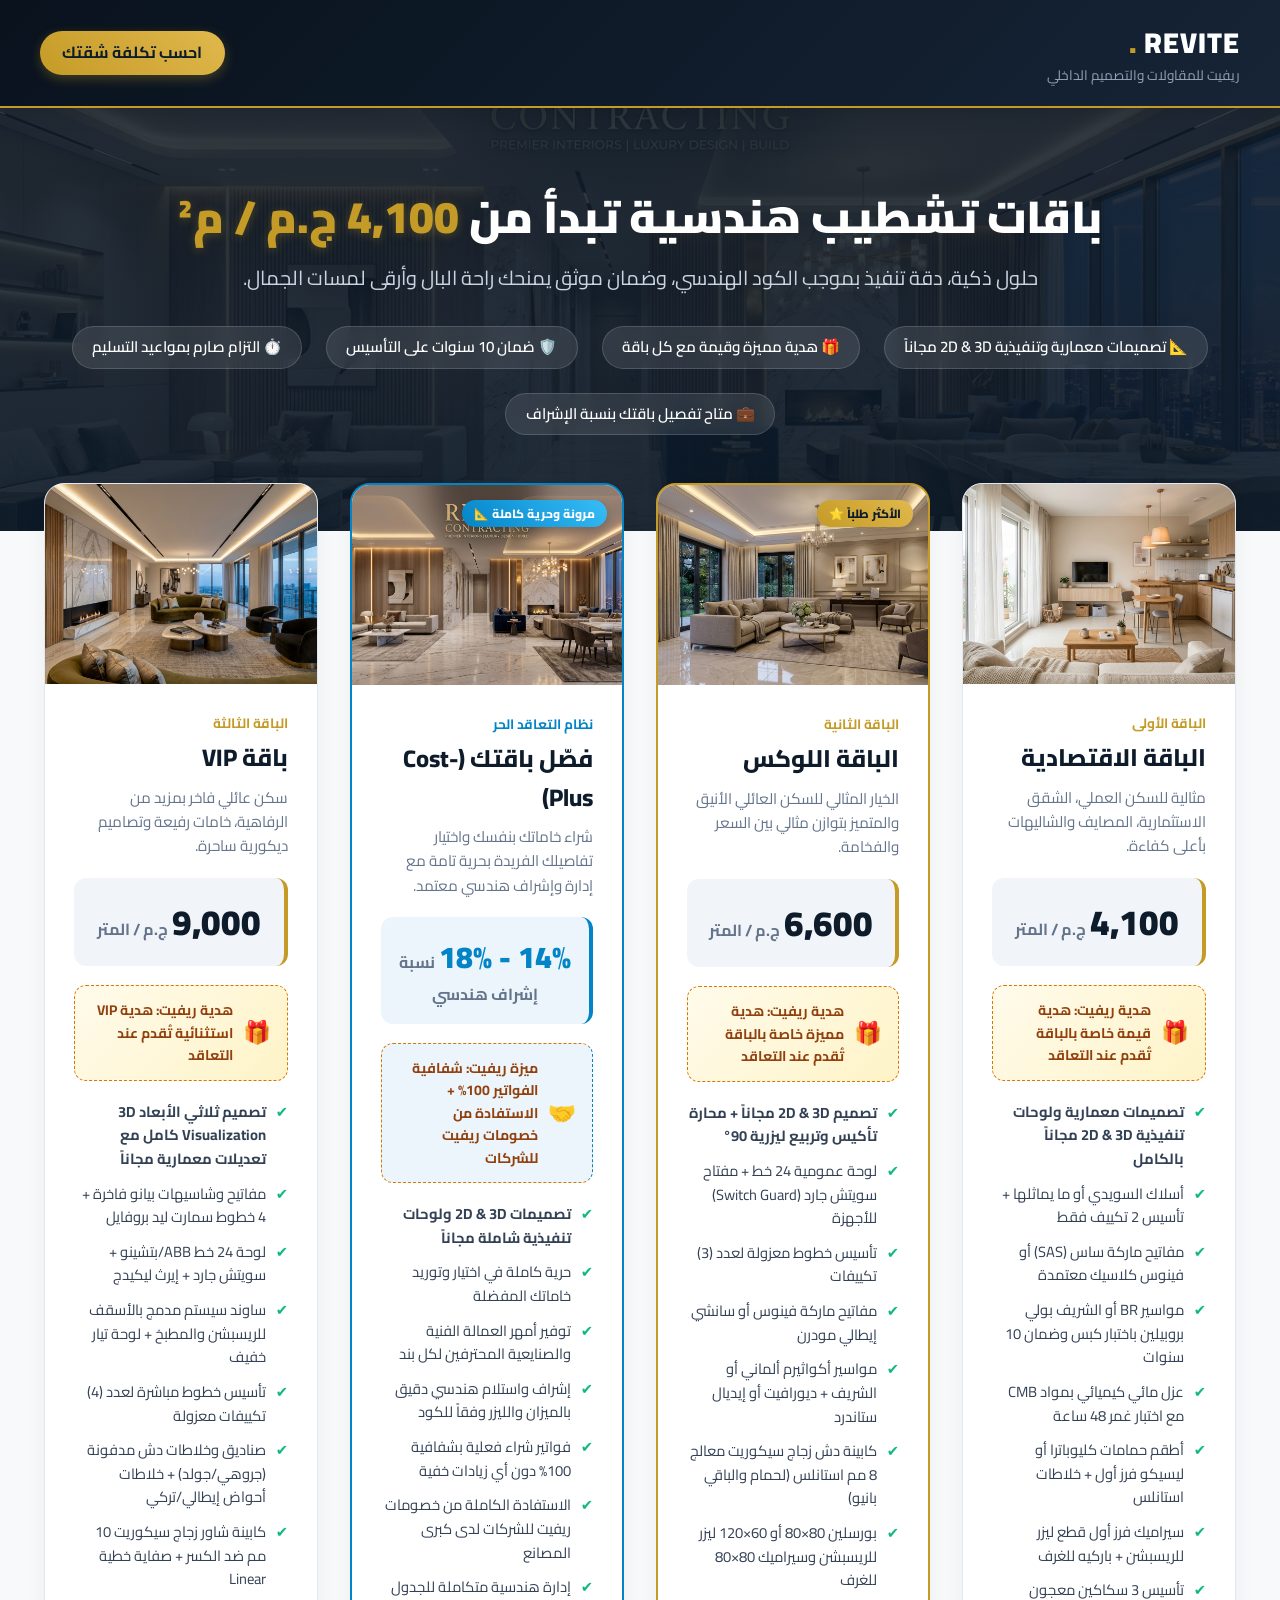
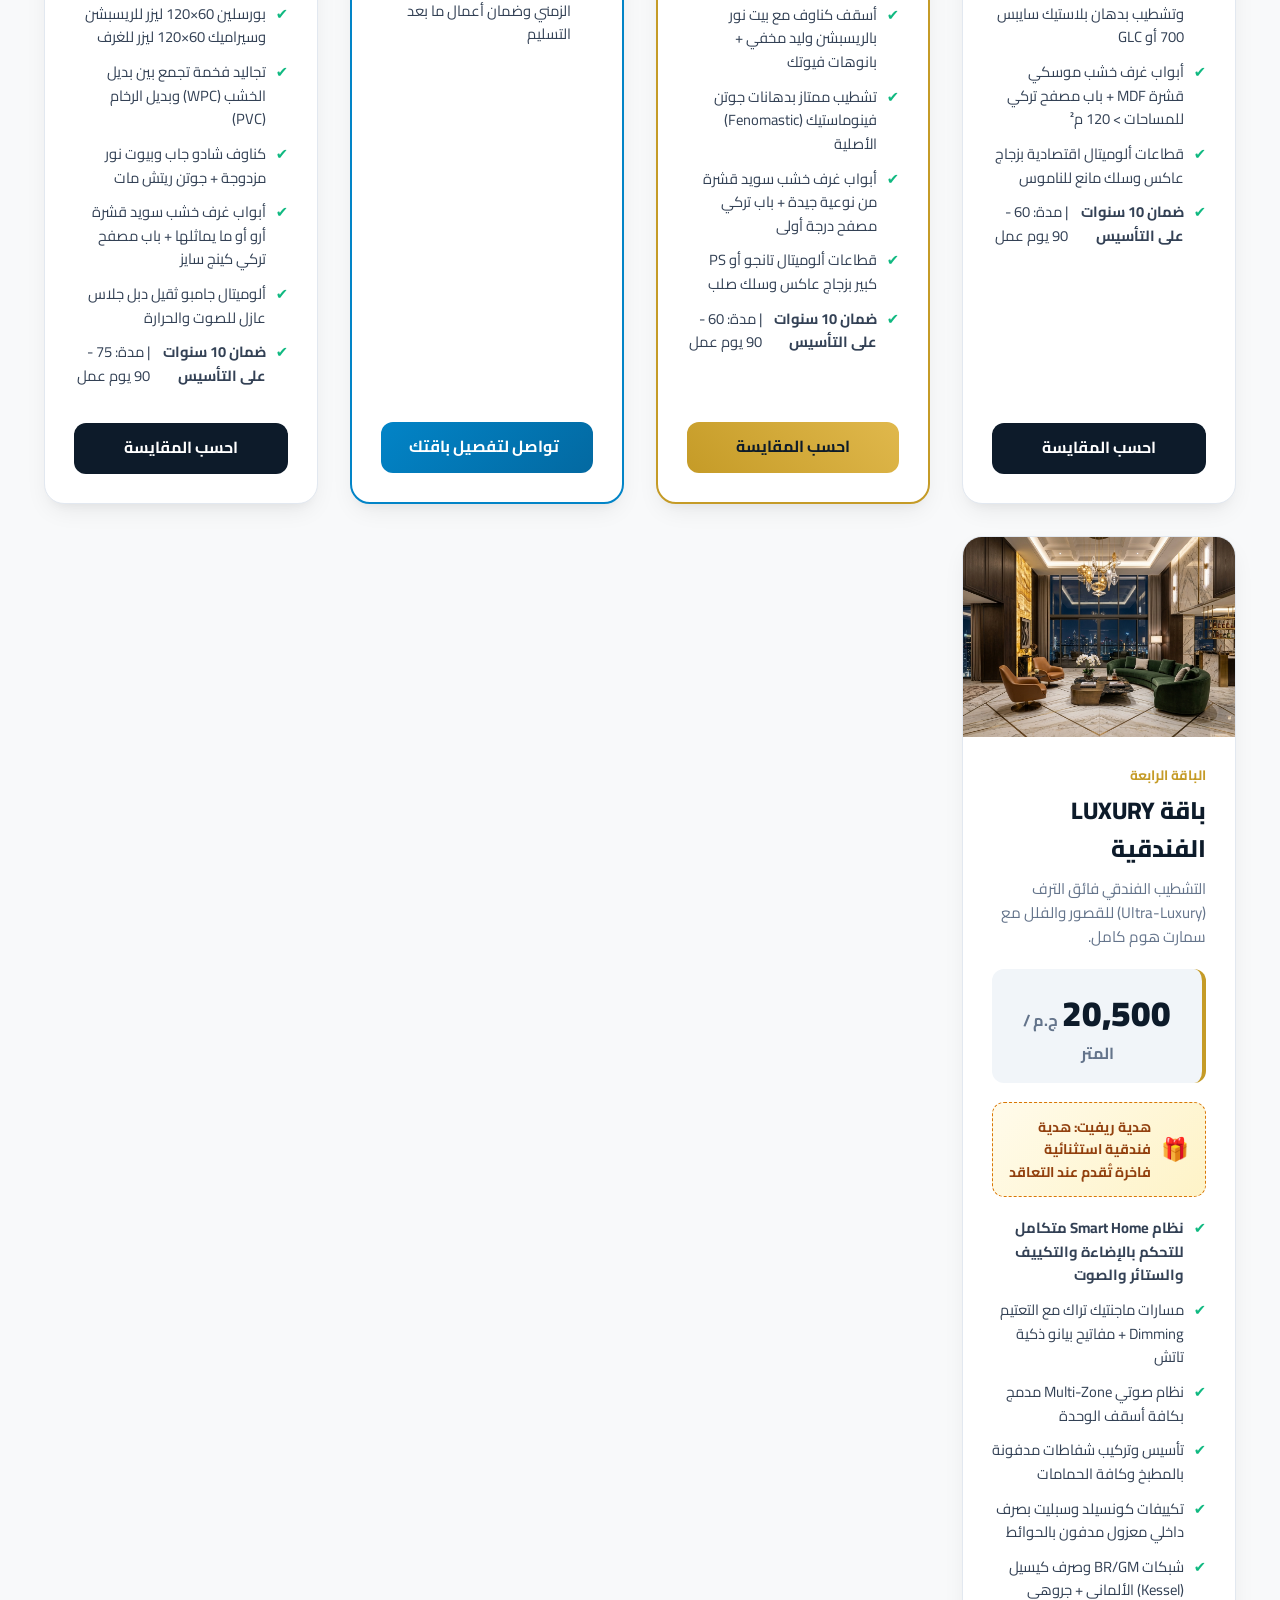
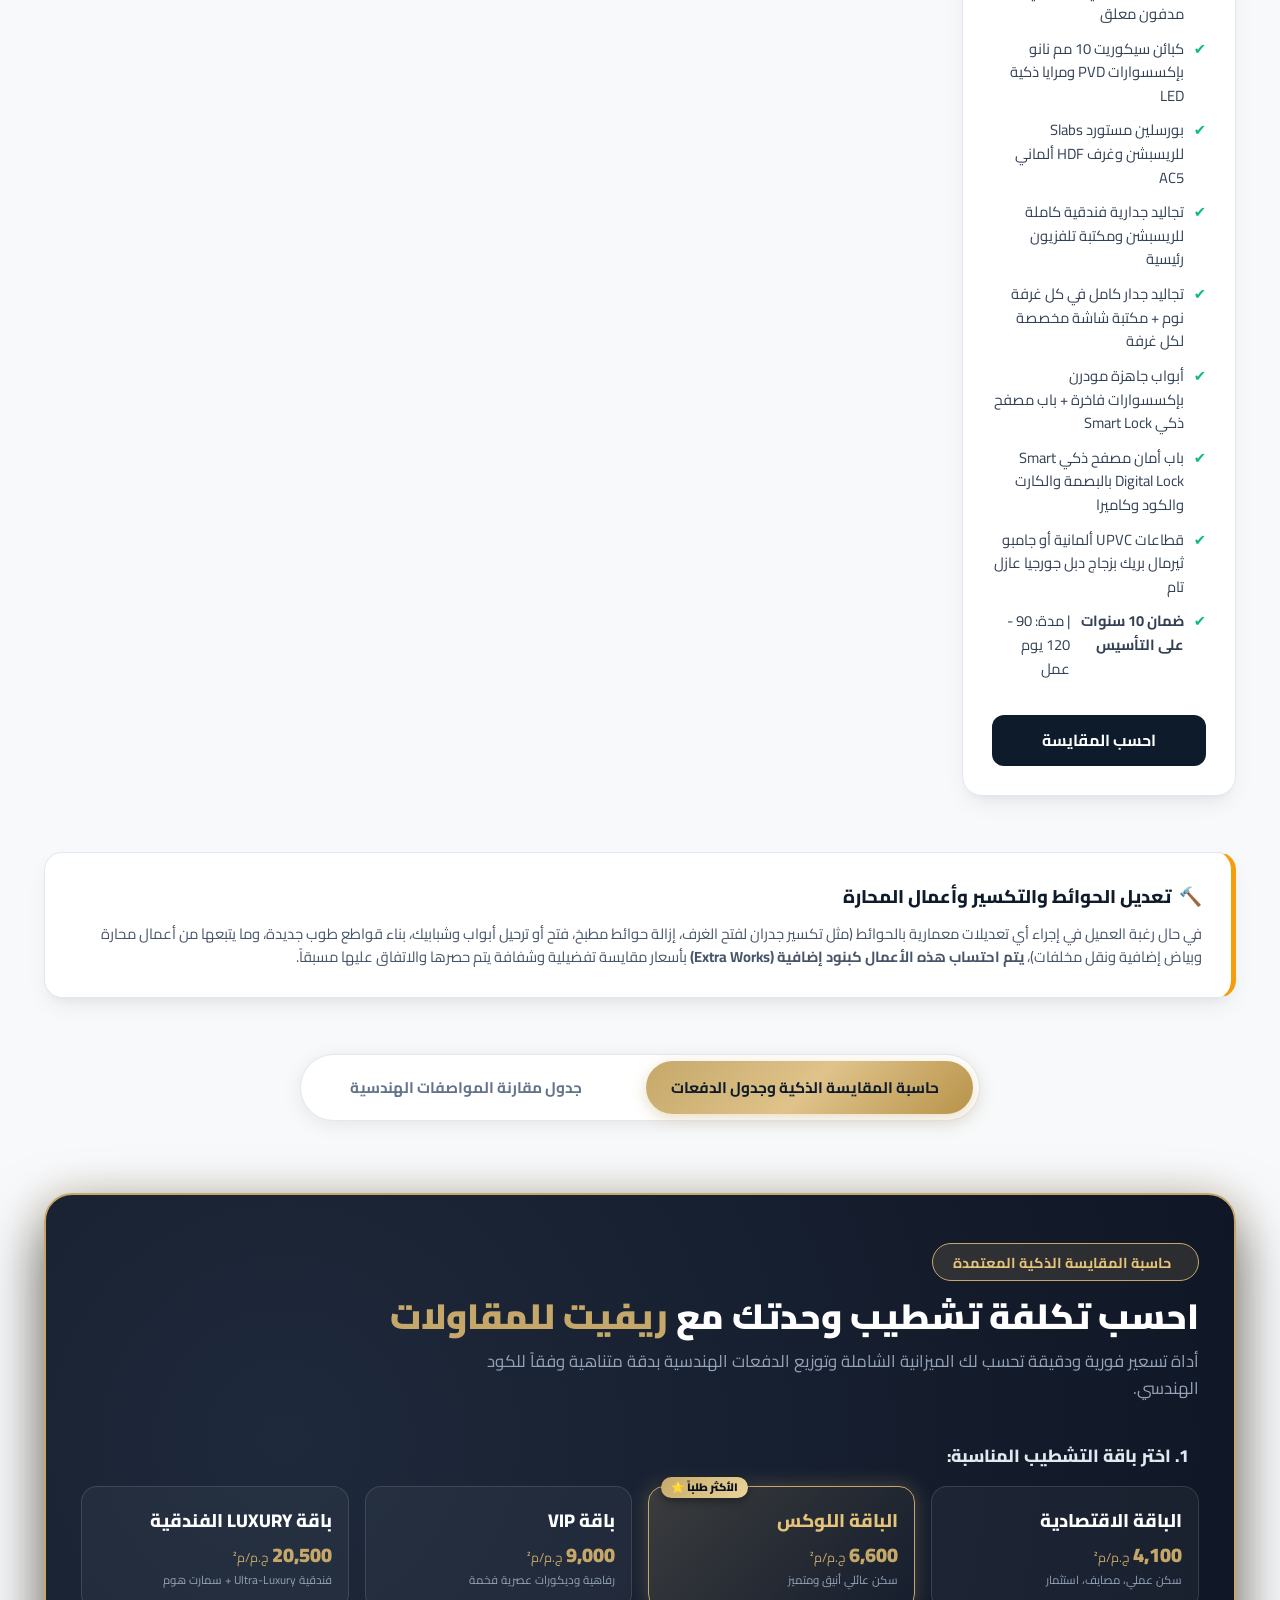
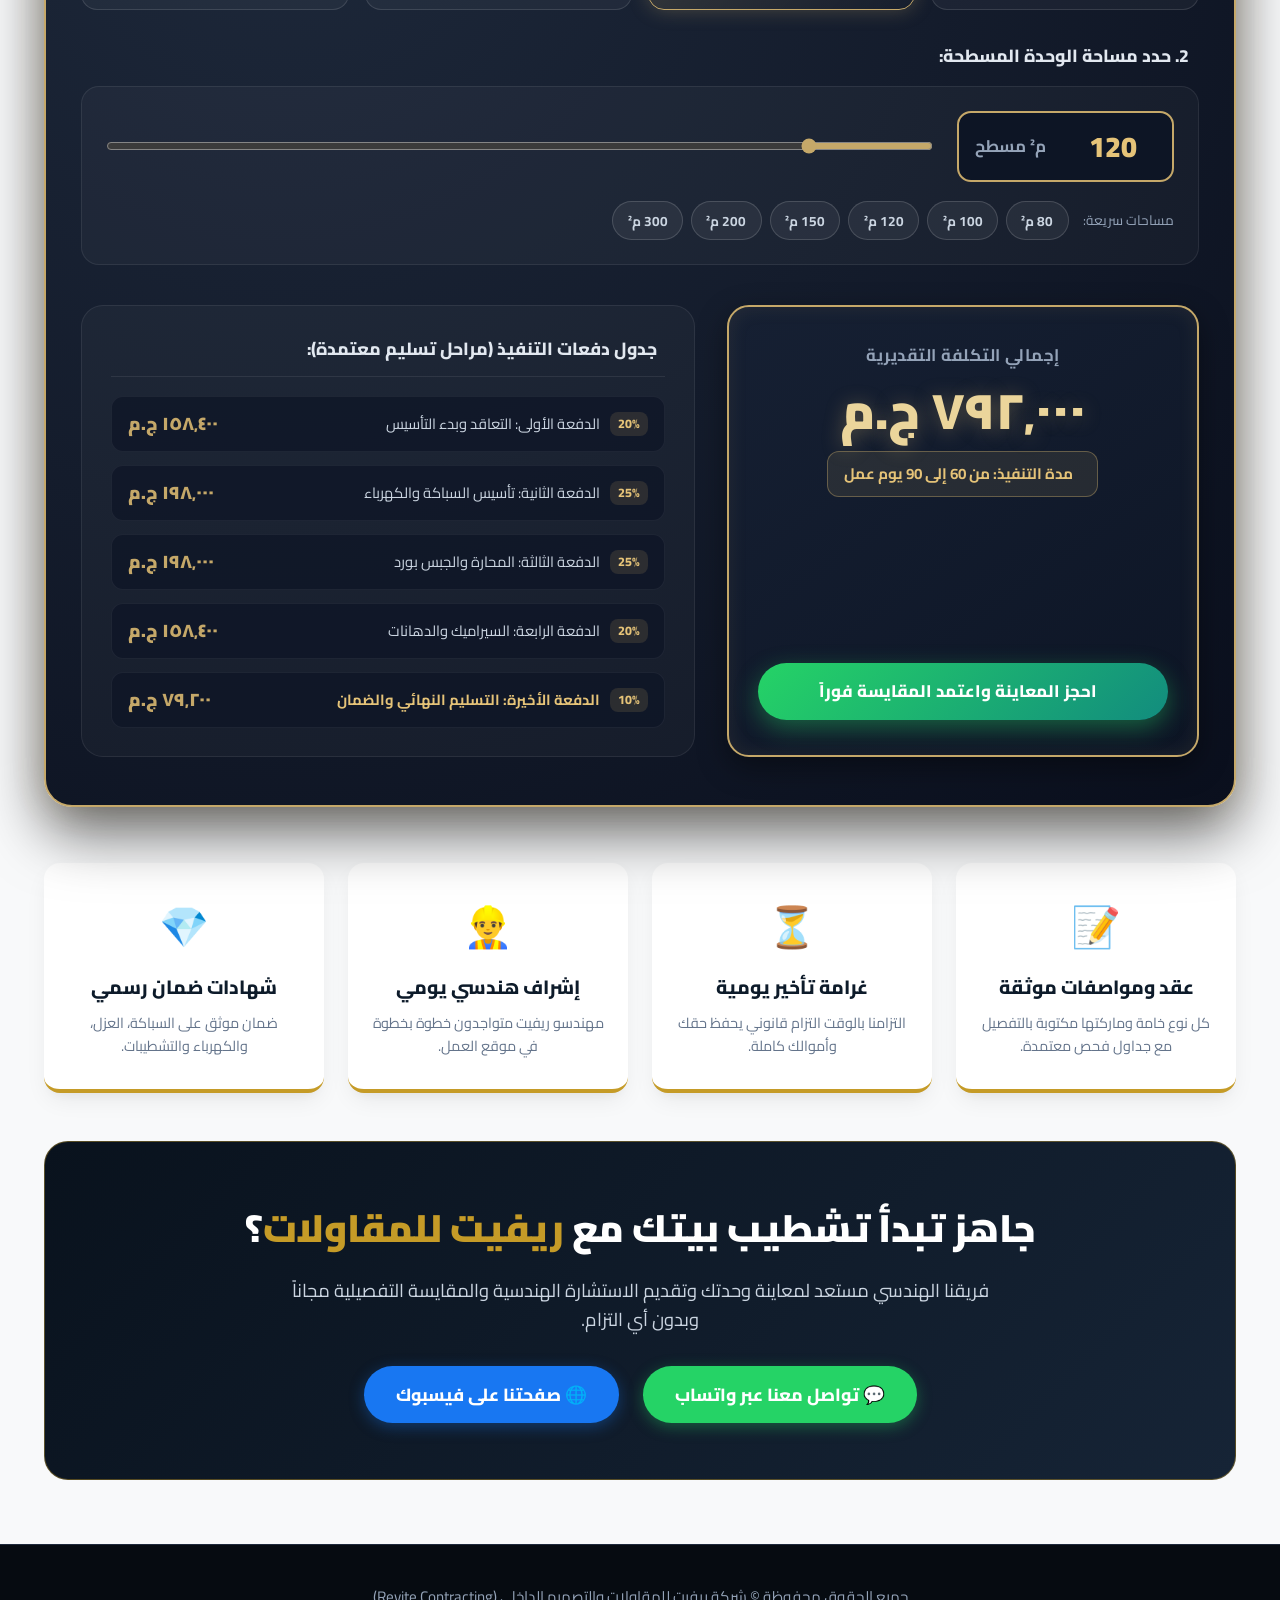
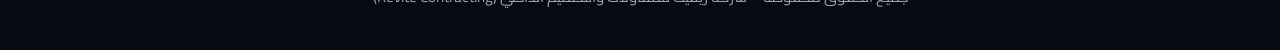
==== packages.html @ e612c704 "feat: implement luxury compact layout across site with interactive tools switcher" ====
<!DOCTYPE html>
<html lang="ar" dir="rtl">
<head>
  <meta charset="UTF-8">
  <meta name="viewport" content="width=device-width, initial-scale=1.0">
  <title>باقات التشطيب الداخلي | شركة ريفيت للمقاولات والتصميم الداخلي</title>
  <link rel="preconnect" href="https://fonts.googleapis.com">
  <link rel="preconnect" href="https://fonts.gstatic.com" crossorigin>
  <link href="https://fonts.googleapis.com/css2?family=Cairo:wght@400;600;700;800;900&display=swap" rel="stylesheet">
  <style>
    :root {
      --primary: #0d1b2a;
      --secondary: #1b263b;
      --accent: #c59b27;
      --accent-light: #e0b84c;
      --light-bg: #f8f9fa;
      --card-bg: #ffffff;
      --text-dark: #1e293b;
      --text-muted: #64748b;
      --border: #e2e8f0;
      --shadow: 0 10px 25px -5px rgba(0, 0, 0, 0.08), 0 8px 10px -6px rgba(0, 0, 0, 0.04);
      --shadow-hover: 0 20px 35px -10px rgba(197, 155, 39, 0.2), 0 10px 15px -5px rgba(0,0,0,0.1);
    }

    * {
      box-sizing: border-box;
      margin: 0;
      padding: 0;
      font-family: 'Cairo', system-ui, -apple-system, sans-serif;
    }

    body {
      background-color: var(--light-bg);
      color: var(--text-dark);
      line-height: 1.6;
      overflow-x: hidden;
    }

    /* Header & Navigation */
    header {
      background: linear-gradient(135deg, #09121d 0%, #162436 100%);
      color: white;
      padding: 1.2rem 2rem;
      position: sticky;
      top: 0;
      z-index: 100;
      box-shadow: 0 4px 20px rgba(0,0,0,0.15);
      border-bottom: 2px solid var(--accent);
    }
    .header-container {
      max-width: 1200px;
      margin: 0 auto;
      display: flex;
      justify-content: space-between;
      align-items: center;
    }
    .brand {
      display: flex;
      align-items: center;
      gap: 12px;
      text-decoration: none;
      color: white;
    }
    .brand-logo-text {
      font-size: 1.8rem;
      font-weight: 900;
      letter-spacing: 1px;
      color: #fff;
    }
    .brand-logo-text span {
      color: var(--accent);
    }
    .brand-tagline {
      font-size: 0.85rem;
      color: #94a3b8;
    }
    .nav-cta {
      background: linear-gradient(45deg, var(--accent), var(--accent-light));
      color: #0d1b2a;
      font-weight: 700;
      padding: 0.6rem 1.4rem;
      border-radius: 30px;
      text-decoration: none;
      transition: all 0.3s ease;
      box-shadow: 0 4px 12px rgba(197, 155, 39, 0.3);
    }
    .nav-cta:hover {
      transform: translateY(-2px);
      box-shadow: 0 6px 18px rgba(197, 155, 39, 0.4);
    }

    /* Hero Banner */
    .hero {
      position: relative;
      background: linear-gradient(rgba(13, 27, 42, 0.85), rgba(13, 27, 42, 0.9)), url('images/packages/01_revite_packages_showcase_all.jpg') center/cover no-repeat;
      color: white;
      text-align: center;
      padding: 5rem 1.5rem 6rem;
    }
    .hero h1 {
      font-size: 2.8rem;
      font-weight: 900;
      margin-bottom: 1rem;
      line-height: 1.3;
    }
    .hero h1 span {
      color: var(--accent);
      text-shadow: 0 2px 10px rgba(197,155,39,0.3);
    }
    .hero p {
      font-size: 1.25rem;
      max-width: 800px;
      margin: 0 auto 2rem;
      color: #cbd5e1;
    }
    .hero-badges {
      display: flex;
      justify-content: center;
      gap: 1.5rem;
      flex-wrap: wrap;
    }
    .badge-pill {
      background: rgba(255, 255, 255, 0.1);
      backdrop-filter: blur(8px);
      border: 1px solid rgba(255,255,255,0.15);
      padding: 0.5rem 1.2rem;
      border-radius: 50px;
      font-size: 0.95rem;
      font-weight: 600;
      display: flex;
      align-items: center;
      gap: 8px;
    }

    /* Container */
    .container {
      max-width: 1240px;
      margin: -3rem auto 4rem;
      padding: 0 1.5rem;
      position: relative;
      z-index: 10;
    }

    /* Section Heading */
    .section-title {
      text-align: center;
      margin: 4rem 0 2.5rem;
    }
    .section-title h2 {
      font-size: 2.3rem;
      font-weight: 800;
      color: var(--primary);
    }
    .section-title p {
      color: var(--text-muted);
      font-size: 1.1rem;
      max-width: 650px;
      margin: 0.5rem auto 0;
    }

    /* Packages Grid */
    .packages-grid {
      display: grid;
      grid-template-columns: repeat(auto-fit, minmax(270px, 1fr));
      gap: 2rem;
    }

    .package-card {
      background: var(--card-bg);
      border-radius: 20px;
      overflow: hidden;
      box-shadow: var(--shadow);
      transition: all 0.35s ease;
      border: 1px solid var(--border);
      display: flex;
      flex-direction: column;
      position: relative;
    }
    .package-card:hover {
      transform: translateY(-8px);
      box-shadow: var(--shadow-hover);
      border-color: var(--accent);
    }
    .package-card.featured {
      border: 2px solid var(--accent);
    }
    .featured-tag {
      position: absolute;
      top: 15px;
      right: 15px;
      background: linear-gradient(45deg, #c59b27, #e0b84c);
      color: #0d1b2a;
      font-weight: 800;
      font-size: 0.75rem;
      padding: 4px 12px;
      border-radius: 20px;
      z-index: 5;
      box-shadow: 0 4px 10px rgba(0,0,0,0.2);
    }

    .card-img-wrapper {
      position: relative;
      height: 200px;
      overflow: hidden;
    }
    .card-img-wrapper img {
      width: 100%;
      height: 100%;
      object-fit: cover;
      transition: transform 0.5s ease;
    }
    .package-card:hover .card-img-wrapper img {
      transform: scale(1.06);
    }

    .card-body {
      padding: 1.8rem;
      display: flex;
      flex-direction: column;
      flex-grow: 1;
    }
    .package-type {
      font-size: 0.85rem;
      font-weight: 700;
      color: var(--accent);
      text-transform: uppercase;
      margin-bottom: 0.3rem;
    }
    .package-name {
      font-size: 1.5rem;
      font-weight: 800;
      color: var(--primary);
      margin-bottom: 0.5rem;
    }
    .package-target {
      font-size: 0.95rem;
      color: var(--text-muted);
      margin-bottom: 1.2rem;
      min-height: 48px;
    }
    .package-price {
      background: #f1f5f9;
      padding: 1rem;
      border-radius: 12px;
      margin-bottom: 1.2rem;
      text-align: center;
      border-right: 4px solid var(--accent);
    }
    .price-num {
      font-size: 2.2rem;
      font-weight: 900;
      color: var(--primary);
    }
    .price-currency {
      font-size: 1rem;
      font-weight: 700;
      color: #64748b;
    }

    /* Gift Box */
    .package-gift {
      background: linear-gradient(135deg, #fffbeb 0%, #fef3c7 100%);
      border: 1px dashed #d97706;
      border-radius: 12px;
      padding: 0.8rem 1rem;
      margin-bottom: 1.2rem;
      display: flex;
      align-items: center;
      gap: 10px;
      font-size: 0.88rem;
      font-weight: 700;
      color: #92400e;
    }
    .gift-icon {
      font-size: 1.4rem;
    }

    /* Policy & Supervision Boxes */
    .special-notice-grid {
      display: grid;
      grid-template-columns: 1fr 1fr;
      gap: 1.5rem;
      margin: 3.5rem 0;
    }
    .notice-card {
      background: white;
      border-radius: 18px;
      padding: 1.8rem;
      border: 1px solid var(--border);
      box-shadow: var(--shadow);
      display: flex;
      flex-direction: column;
      gap: 10px;
    }
    .notice-card.amber {
      border-right: 5px solid #f59e0b;
    }
    .notice-card.blue {
      border-right: 5px solid #2563eb;
    }
    .notice-title {
      font-size: 1.15rem;
      font-weight: 800;
      display: flex;
      align-items: center;
      gap: 8px;
      color: var(--primary);
    }
    .notice-desc {
      font-size: 0.92rem;
      color: #475569;
      line-height: 1.6;
    }

    .features-list {
      list-style: none;
      margin-bottom: 1.5rem;
      flex-grow: 1;
    }
    .features-list li {
      font-size: 0.92rem;
      margin-bottom: 0.7rem;
      display: flex;
      align-items: flex-start;
      gap: 10px;
      color: #334155;
    }
    .features-list li::before {
      content: '✔';
      color: #10b981;
      font-weight: bold;
    }

    .btn-choose {
      display: block;
      text-align: center;
      background: var(--primary);
      color: white;
      text-decoration: none;
      padding: 0.8rem 1rem;
      border-radius: 12px;
      font-weight: 700;
      transition: all 0.3s ease;
    }
    .btn-choose:hover {
      background: var(--accent);
      color: var(--primary);
    }
    .package-card.featured .btn-choose {
      background: linear-gradient(45deg, var(--accent), var(--accent-light));
      color: var(--primary);
    }

    /* Calculator Section */
    .calculator-section {
      background: white;
      border-radius: 24px;
      padding: 3rem 2rem;
      box-shadow: var(--shadow);
      margin: 4rem 0;
      border: 1px solid var(--border);
    }
    .calc-grid {
      display: grid;
      grid-template-columns: 1fr 1fr;
      gap: 2.5rem;
      align-items: center;
    }
    .calc-controls label {
      display: block;
      font-weight: 700;
      margin-bottom: 0.5rem;
      color: var(--primary);
    }
    .calc-controls input, .calc-controls select {
      width: 100%;
      padding: 0.85rem 1.2rem;
      border: 2px solid #cbd5e1;
      border-radius: 12px;
      font-size: 1.05rem;
      margin-bottom: 1.5rem;
      outline: none;
      transition: border-color 0.3s;
    }
    .calc-controls input:focus, .calc-controls select:focus {
      border-color: var(--accent);
    }
    .calc-result-box {
      background: linear-gradient(135deg, #0d1b2a 0%, #1b263b 100%);
      color: white;
      border-radius: 20px;
      padding: 2.5rem 2rem;
      text-align: center;
      position: relative;
      border: 2px solid var(--accent);
    }
    .calc-total-label {
      font-size: 1.1rem;
      color: #cbd5e1;
      margin-bottom: 0.5rem;
    }
    .calc-total-val {
      font-size: 3rem;
      font-weight: 900;
      color: var(--accent-light);
      margin-bottom: 1rem;
    }
    .calc-breakdown {
      display: grid;
      grid-template-columns: 1fr 1fr;
      gap: 10px;
      text-align: right;
      font-size: 0.88rem;
      border-top: 1px solid rgba(255,255,255,0.15);
      padding-top: 1.2rem;
    }
    .calc-breakdown div span {
      color: var(--accent-light);
      font-weight: 700;
    }

    /* Comparison Table */
    .table-responsive {
      overflow-x: auto;
      background: white;
      border-radius: 20px;
      box-shadow: var(--shadow);
      border: 1px solid var(--border);
      margin-bottom: 4rem;
    }
    table {
      width: 100%;
      border-collapse: collapse;
      text-align: right;
    }
    th, td {
      padding: 1.2rem 1.5rem;
      border-bottom: 1px solid #f1f5f9;
      font-size: 0.95rem;
    }
    th {
      background: var(--primary);
      color: white;
      font-weight: 800;
      font-size: 1.05rem;
    }
    th:first-child {
      border-top-right-radius: 20px;
    }
    th:last-child {
      border-top-left-radius: 20px;
    }
    tr:nth-child(even) {
      background-color: #fafbfc;
    }
    tr:hover {
      background-color: #f1f5f9;
    }
    .item-highlight {
      font-weight: 700;
      color: var(--primary);
    }

    /* Guarantees Box */
    .guarantees-grid {
      display: grid;
      grid-template-columns: repeat(auto-fit, minmax(230px, 1fr));
      gap: 1.5rem;
      margin: 3rem 0;
    }
    .guarantee-card {
      background: white;
      padding: 2rem 1.5rem;
      border-radius: 16px;
      text-align: center;
      border-bottom: 4px solid var(--accent);
      box-shadow: var(--shadow);
    }
    .guarantee-icon {
      font-size: 2.5rem;
      margin-bottom: 0.8rem;
    }
    .guarantee-card h4 {
      font-size: 1.2rem;
      font-weight: 800;
      color: var(--primary);
      margin-bottom: 0.5rem;
    }
    .guarantee-card p {
      font-size: 0.9rem;
      color: var(--text-muted);
    }

    /* CTA Section */
    .cta-banner {
      background: linear-gradient(135deg, #09121d 0%, #162436 100%);
      color: white;
      border-radius: 24px;
      padding: 3.5rem 2rem;
      text-align: center;
      position: relative;
      overflow: hidden;
      border: 1px solid rgba(197, 155, 39, 0.4);
    }
    .cta-banner h3 {
      font-size: 2.4rem;
      font-weight: 900;
      margin-bottom: 1rem;
    }
    .cta-banner h3 span {
      color: var(--accent);
    }
    .cta-banner p {
      font-size: 1.15rem;
      color: #cbd5e1;
      max-width: 700px;
      margin: 0 auto 2rem;
    }
    .cta-buttons {
      display: flex;
      justify-content: center;
      gap: 1.5rem;
      flex-wrap: wrap;
    }
    .btn-whatsapp {
      background: #25d366;
      color: white;
      padding: 0.9rem 2rem;
      border-radius: 50px;
      font-weight: 800;
      text-decoration: none;
      display: inline-flex;
      align-items: center;
      gap: 10px;
      font-size: 1.1rem;
      box-shadow: 0 4px 15px rgba(37, 211, 102, 0.35);
      transition: all 0.3s;
    }
    .btn-whatsapp:hover {
      transform: translateY(-2px);
      box-shadow: 0 6px 20px rgba(37, 211, 102, 0.5);
    }
    .btn-facebook {
      background: #1877f2;
      color: white;
      padding: 0.9rem 2rem;
      border-radius: 50px;
      font-weight: 800;
      text-decoration: none;
      display: inline-flex;
      align-items: center;
      gap: 10px;
      font-size: 1.1rem;
      box-shadow: 0 4px 15px rgba(24, 119, 242, 0.35);
      transition: all 0.3s;
    }
    .btn-facebook:hover {
      transform: translateY(-2px);
      box-shadow: 0 6px 20px rgba(24, 119, 242, 0.5);
    }

    footer {
      background: #060b11;
      color: #94a3b8;
      text-align: center;
      padding: 2.5rem 1rem;
      font-size: 0.95rem;
      border-top: 1px solid #1e293b;
    }

    @media (max-width: 768px) {
      .hero h1 { font-size: 2rem; }
      .calc-grid { grid-template-columns: 1fr; }
      .calc-total-val { font-size: 2.2rem; }
    }
    /* Interactive Tools Navigation */
    .packages-tools-nav {
      display: flex;
      justify-content: center;
      align-items: center;
      gap: 12px;
      margin: 2.2rem auto 1.5rem auto;
      max-width: 680px;
      background: #ffffff;
      padding: 6px;
      border-radius: 50px;
      border: 1px solid var(--border);
      box-shadow: 0 4px 20px rgba(0, 0, 0, 0.08);
    }
    .packages-tools-nav .tool-nav-btn {
      flex: 1;
      display: inline-flex;
      align-items: center;
      justify-content: center;
      gap: 10px;
      padding: 0.75rem 1.4rem;
      border: none;
      background: transparent;
      color: var(--text-muted);
      font-family: inherit;
      font-size: 0.96rem;
      font-weight: 700;
      border-radius: 40px;
      cursor: pointer;
      transition: all 0.3s ease;
    }
    .packages-tools-nav .tool-nav-btn:hover {
      color: var(--primary);
    }
    .packages-tools-nav .tool-nav-btn.active {
      background: linear-gradient(135deg, #c5a869 0%, #dfc38a 50%, #b8934a 100%);
      color: #0d1b2a;
      box-shadow: 0 4px 15px rgba(197, 168, 105, 0.4);
    }
    .package-tool-pane {
      animation: toolFadeIn 0.35s ease forwards;
    }
    @keyframes toolFadeIn {
      from { opacity: 0; transform: translateY(8px); }
      to { opacity: 1; transform: translateY(0); }
    }
    @media (max-width: 640px) {
      .packages-tools-nav {
        flex-direction: column;
        border-radius: 16px;
        padding: 8px;
        gap: 8px;
      }
      .packages-tools-nav .tool-nav-btn {
        width: 100%;
        border-radius: 12px;
        padding: 0.65rem 1rem;
        font-size: 0.9rem;
      }
    }
  </style>
</head>
<body>

  <!-- Header -->
  <header>
    <div class="header-container">
      <a href="index.html" class="brand">
        <div>
          <div class="brand-logo-text">REVITE <span>.</span></div>
          <div class="brand-tagline">ريفيت للمقاولات والتصميم الداخلي</div>
        </div>
      </a>
      <a href="#calculator" class="nav-cta">احسب تكلفة شقتك</a>
    </div>
  </header>

  <!-- Hero Section -->
  <section class="hero">
    <h1>باقات تشطيب هندسية تبدأ من <span>4,100 ج.م / م²</span></h1>
    <p>حلول ذكية، دقة تنفيذ بموجب الكود الهندسي، وضمان موثق يمنحك راحة البال وأرقى لمسات الجمال.</p>
    <div class="hero-badges">
      <div class="badge-pill">📐 تصميمات معمارية وتنفيذية 2D & 3D مجاناً</div>
      <div class="badge-pill">🎁 هدية مميزة وقيمة مع كل باقة</div>
      <div class="badge-pill">🛡️ ضمان 10 سنوات على التأسيس</div>
      <div class="badge-pill">⏱️ التزام صارم بمواعيد التسليم</div>
      <div class="badge-pill">💼 متاح تفصيل باقتك بنسبة الإشراف</div>
    </div>
  </section>

  <!-- Main Container -->
  <div class="container">

    <!-- Packages Section -->
    <div class="packages-grid">
      <!-- Card 1: Economic -->
      <div class="package-card">
        <div class="card-img-wrapper">
          <img src="images/packages/02_revite_package_economic_3700.jpg" alt="الباقة الاقتصادية">
        </div>
        <div class="card-body">
          <div class="package-type">الباقة الأولى</div>
          <h3 class="package-name">الباقة الاقتصادية</h3>
          <p class="package-target">مثالية للسكن العملي، الشقق الاستثمارية، المصايف والشاليهات بأعلى كفاءة.</p>
          <div class="package-price">
            <span class="price-num">4,100</span>
            <span class="price-currency">ج.م / المتر</span>
          </div>

          <div class="package-gift">
            <span class="gift-icon">🎁</span>
            <div><strong>هدية ريفيت:</strong> هدية قيمة خاصة بالباقة تُقدم عند التعاقد</div>
          </div>

          <ul class="features-list">
            <li><strong>تصميمات معمارية ولوحات تنفيذية 2D & 3D مجاناً بالكامل</strong></li>
            <li>أسلاك السويدي أو ما يماثلها + تأسيس 2 تكييف فقط</li>
            <li>مفاتيح ماركة ساس (SAS) أو فينوس كلاسيك معتمدة</li>
            <li>مواسير BR أو الشريف بولي بروبيلين باختبار كبس وضمان 10 سنوات</li>
            <li>عزل مائي كيميائي بمواد CMB مع اختبار غمر 48 ساعة</li>
            <li>أطقم حمامات كليوباترا أو ليسيكو فرز أول + خلاطات استانلس</li>
            <li>سيراميك فرز أول قطع ليزر للريسبشن + باركيه للغرف</li>
            <li>تأسيس 3 سكاكين معجون وتشطيب بدهان بلاستيك سايبس 700 أو GLC</li>
            <li>أبواب غرف خشب موسكي قشرة MDF + باب مصفح تركي للمساحات > 120 م²</li>
            <li>قطاعات ألوميتال اقتصادية بزجاج عاكس وسلك مانع للناموس</li>
            <li><strong>ضمان 10 سنوات على التأسيس</strong> | مدة: 60 - 90 يوم عمل</li>
          </ul>
          <a href="#calculator" class="btn-choose" onclick="selectPackage(4100, 'الباقة الاقتصادية')">احسب المقايسة</a>
        </div>
      </div>

      <!-- Card 2: Deluxe -->
      <div class="package-card featured">
        <div class="featured-tag">الأكثر طلباً ⭐</div>
        <div class="card-img-wrapper">
          <img src="images/packages/03_revite_package_deluxe_5500.jpg" alt="الباقة اللوكس">
        </div>
        <div class="card-body">
          <div class="package-type">الباقة الثانية</div>
          <h3 class="package-name">الباقة اللوكس</h3>
          <p class="package-target">الخيار المثالي للسكن العائلي الأنيق والمتميز بتوازن مثالي بين السعر والفخامة.</p>
          <div class="package-price">
            <span class="price-num">6,600</span>
            <span class="price-currency">ج.م / المتر</span>
          </div>

          <div class="package-gift">
            <span class="gift-icon">🎁</span>
            <div><strong>هدية ريفيت:</strong> هدية مميزة خاصة بالباقة تُقدم عند التعاقد</div>
          </div>

          <ul class="features-list">
            <li><strong>تصميم 2D & 3D مجاناً + محارة تأكيس وتربيع ليزرية 90°</strong></li>
            <li>لوحة عمومية 24 خط + مفتاح سويتش جارد (Switch Guard) للأجهزة</li>
            <li>تأسيس خطوط معزولة لعدد (3) تكييفات</li>
            <li>مفاتيح ماركة فينوس أو سانشي إيطالي مودرن</li>
            <li>مواسير أكواثيرم ألماني أو الشريف + ديورافيت أو إيديال ستاندرد</li>
            <li>كابينة دش زجاج سيكوريت معالج 8 مم استانلس (لحمام والباقي بانيو)</li>
            <li>بورسلين 80×80 أو 60×120 ليزر للريسبشن وسيراميك 80×80 للغرف</li>
            <li>أسقف كناوف مع بيت نور بالريسبشن وليد مخفي + بانوهات فيوتك</li>
            <li>تشطيب ممتاز بدهانات جوتن فينوماستيك (Fenomastic) الأصلية</li>
            <li>أبواب غرف خشب سويد قشرة من نوعية جيدة + باب تركي مصفح درجة أولى</li>
            <li>قطاعات ألوميتال تانجو أو PS كبير بزجاج عاكس وسلك صلب</li>
            <li><strong>ضمان 10 سنوات على التأسيس</strong> | مدة: 60 - 90 يوم عمل</li>
          </ul>
          <a href="#calculator" class="btn-choose" onclick="selectPackage(6600, 'الباقة اللوكس')">احسب المقايسة</a>
        </div>
      </div>

      <!-- Card: Custom Cost-Plus (Placed after Package 2 and before Package 3) -->
      <div class="package-card cost-plus-card" style="border: 2px solid #0284c7;">
        <div class="featured-tag" style="background: linear-gradient(45deg, #0284c7, #38bdf8); color: #fff;">مرونة وحرية كاملة 📐</div>
        <div class="card-img-wrapper">
          <img src="images/packages/01_revite_packages_showcase_all.jpg" alt="نظام فصّل باقتك بنظام نسبة الإشراف Cost-Plus">
        </div>
        <div class="card-body">
          <div class="package-type" style="color: #0284c7;">نظام التعاقد الحر</div>
          <h3 class="package-name">فصّل باقتك (Cost-Plus)</h3>
          <p class="package-target">شراء خاماتك بنفسك واختيار تفاصيلك الفريدة بحرية تامة مع إدارة وإشراف هندسي معتمد.</p>
          <div class="package-price" style="border-right-color: #0284c7; background: rgba(2, 132, 199, 0.08);">
            <span class="price-num" style="color: #0284c7; font-size: 1.9rem;">14% - 18%</span>
            <span class="price-currency">نسبة إشراف هندسي</span>
          </div>

          <div class="package-gift" style="background: rgba(2, 132, 199, 0.08); border-right-color: #0284c7;">
            <span class="gift-icon">🤝</span>
            <div><strong>ميزة ريفيت:</strong> شفافية الفواتير 100% + الاستفادة من خصومات ريفيت للشركات</div>
          </div>

          <ul class="features-list">
            <li><strong>تصميمات 2D & 3D ولوحات تنفيذية شاملة مجاناً</strong></li>
            <li>حرية كاملة في اختيار وتوريد خاماتك المفضلة</li>
            <li>توفير أمهر العمالة الفنية والصنايعية المحترفين لكل بند</li>
            <li>إشراف واستلام هندسي دقيق بالميزان والليزر وفقاً للكود</li>
            <li>فواتير شراء فعلية بشفافية 100% دون أي زيادات خفية</li>
            <li>الاستفادة الكاملة من خصومات ريفيت للشركات لدى كبرى المصانع</li>
            <li>إدارة هندسية متكاملة للجدول الزمني وضمان أعمال ما بعد التسليم</li>
          </ul>
          <a href="https://wa.me/201044743355?text=%D9%85%D8%B1%D8%AD%D8%A8%D8%A7%D9%8B%20%D8%B4%D8%B1%D9%83%D8%A9%20%D8%B1%D9%8A%D9%81%D9%8A%D8%AA%D8%8C%20%D8%A3%D8%B1%D8%BA%D8%A8%20%D9%81%D9%8A%20%D8%A7%D9%84%D8%A7%D8%B3%D8%AA%D9%81%D8%B3%D8%A7%D8%B1%20%D8%B9%D9%86%20%D9%86%D8%B8%D8%A7%D9%85%20%D9%81%D8%B5%D9%91%D9%84%20%D8%A8%D8%A7%D9%82%D8%AA%D9%83%20%D8%A8%D9%86%D8%B3%D8%A8%D8%A9%20%D8%A7%D9%84%D8%A5%D8%B4%D8%B1%D8%A7%D9%81%20(Cost-Plus%2014-18%25)" target="_blank" class="btn-choose" style="background: linear-gradient(135deg, #0284c7, #0369a1); border-color: #0284c7; color: #fff;"><i class="fab fa-whatsapp" style="margin-inline-end: 6px;"></i> تواصل لتفصيل باقتك</a>
        </div>
      </div>

      <!-- Card 3: VIP -->
      <div class="package-card">
        <div class="card-img-wrapper">
          <img src="images/packages/04_revite_package_vip_7500.jpg" alt="باقة VIP">
        </div>
        <div class="card-body">
          <div class="package-type">الباقة الثالثة</div>
          <h3 class="package-name">باقة VIP</h3>
          <p class="package-target">سكن عائلي فاخر بمزيد من الرفاهية، خامات رفيعة وتصاميم ديكورية ساحرة.</p>
          <div class="package-price">
            <span class="price-num">9,000</span>
            <span class="price-currency">ج.م / المتر</span>
          </div>

          <div class="package-gift">
            <span class="gift-icon">🎁</span>
            <div><strong>هدية ريفيت:</strong> هدية VIP استثنائية تُقدم عند التعاقد</div>
          </div>

          <ul class="features-list">
            <li><strong>تصميم ثلاثي الأبعاد 3D Visualization كامل مع تعديلات معمارية مجاناً</strong></li>
            <li>مفاتيح وشاسيهات بيانو فاخرة + 4 خطوط سمارت ليد بروفايل</li>
            <li>لوحة 24 خط ABB/بتشينو + سويتش جارد + إيرث ليكيدج</li>
            <li>ساوند سيستم مدمج بالأسقف للريسبشن والمطبخ + لوحة تيار خفيف</li>
            <li>تأسيس خطوط مباشرة لعدد (4) تكييفات معزولة</li>
            <li>صناديق وخلاطات دش مدفونة (جروهي/جولد) + خلاطات أحواض إيطالي/تركي</li>
            <li>كابينة شاور زجاج سيكوريت 10 مم ضد الكسر + صفاية خطية Linear</li>
            <li>بورسلين 60×120 ليزر للريسبشن وسيراميك 60×120 ليزر للغرف</li>
            <li>تجاليد فخمة تجمع بين بديل الخشب (WPC) وبديل الرخام (PVC)</li>
            <li>كناوف شادو جاب وبيوت نور مزدوجة + جوتن ريتش مات</li>
            <li>أبواب غرف خشب سويد قشرة أرو أو ما يماثلها + باب مصفح تركي كينج سايز</li>
            <li>ألوميتال جامبو ثقيل دبل جلاس عازل للصوت والحرارة</li>
            <li><strong>ضمان 10 سنوات على التأسيس</strong> | مدة: 75 - 90 يوم عمل</li>
          </ul>
          <a href="#calculator" class="btn-choose" onclick="selectPackage(9000, 'باقة VIP')">احسب المقايسة</a>
        </div>
      </div>

      <!-- Card 4: Luxury -->
      <div class="package-card">
        <div class="card-img-wrapper">
          <img src="images/packages/05_revite_package_luxury_hotel_15700.jpg" alt="باقة LUXURY الفندقية">
        </div>
        <div class="card-body">
          <div class="package-type">الباقة الرابعة</div>
          <h3 class="package-name">باقة LUXURY الفندقية</h3>
          <p class="package-target">التشطيب الفندقي فائق الترف (Ultra-Luxury) للقصور والفلل مع سمارت هوم كامل.</p>
          <div class="package-price">
            <span class="price-num">20,500</span>
            <span class="price-currency">ج.م / المتر</span>
          </div>

          <div class="package-gift">
            <span class="gift-icon">🎁</span>
            <div><strong>هدية ريفيت:</strong> هدية فندقية استثنائية فاخرة تُقدم عند التعاقد</div>
          </div>

          <ul class="features-list">
            <li><strong>نظام Smart Home متكامل للتحكم بالإضاءة والتكييف والستائر والصوت</strong></li>
            <li>مسارات ماجنتيك تراك مع التعتيم Dimming + مفاتيح بيانو ذكية تاتش</li>
            <li>نظام صوتي Multi-Zone مدمج بكافة أسقف الوحدة</li>
            <li>تأسيس وتركيب شفاطات مدفونة بالمطبخ وكافة الحمامات</li>
            <li>تكييفات كونسيلد وسبليت بصرف داخلي معزول مدفون بالحوائط</li>
            <li>شبكات BR/GM وصرف كيسيل (Kessel) الألماني + جروهي مدفون معلق</li>
            <li>كبائن سيكوريت 10 مم نانو بإكسسوارات PVD ومرايا ذكية LED</li>
            <li>بورسلين مستورد Slabs للريسبشن وغرف HDF ألماني AC5</li>
            <li>تجاليد جدارية فندقية كاملة للريسبشن ومكتبة تلفزيون رئيسية</li>
            <li>تجاليد جدار كامل في كل غرفة نوم + مكتبة شاشة مخصصة لكل غرفة</li>
            <li>أبواب جاهزة مودرن بإكسسوارات فاخرة + باب مصفح ذكي Smart Lock</li>
            <li>باب أمان مصفح ذكي Smart Digital Lock بالبصمة والكارت والكود وكاميرا</li>
            <li>قطاعات UPVC ألمانية أو جامبو ثيرمال بريك بزجاج دبل جورجيا عازل تام</li>
            <li><strong>ضمان 10 سنوات على التأسيس</strong> | مدة: 90 - 120 يوم عمل</li>
          </ul>
          <a href="#calculator" class="btn-choose" onclick="selectPackage(20500, 'باقة LUXURY')">احسب المقايسة</a>
        </div>
      </div>
    </div>

    <!-- Special Notices: Wall Demolition & Cost-Plus Supervision -->
    <div class="special-notice-grid">
      <div class="notice-card amber" style="grid-column: 1 / -1;">
        <div class="notice-title">
          <span>🔨</span>
          <span>تعديل الحوائط والتكسير وأعمال المحارة</span>
        </div>
        <div class="notice-desc">
          في حال رغبة العميل في إجراء أي تعديلات معمارية بالحوائط (مثل تكسير جدران لفتح الغرف، إزالة حوائط مطبخ، فتح أو ترحيل أبواب وشبابيك، بناء قواطع طوب جديدة، وما يتبعها من أعمال محارة وبياض إضافية ونقل مخلفات)، <strong>يتم احتساب هذه الأعمال كبنود إضافية (Extra Works)</strong> بأسعار مقايسة تفضيلية وشفافة يتم حصرها والاتفاق عليها مسبقاً.
      </div>
      </div>
    </div>

      <!-- Interactive Tools Navigation (Calculator / Specifications Comparison) -->
      <div class="packages-tools-nav" role="tablist" aria-label="أدوات ومقارنة الباقات">
        <button type="button" class="tool-nav-btn active" id="btnShowCalc" onclick="switchPackageTool('calc')">
          <i class="fas fa-calculator"></i>
          <span>حاسبة المقايسة الذكية وجدول الدفعات</span>
        </button>
        <button type="button" class="tool-nav-btn" id="btnShowCompare" onclick="switchPackageTool('compare')">
          <i class="fas fa-table-list"></i>
          <span>جدول مقارنة المواصفات الهندسية</span>
        </button>
      </div>

      <div id="finishingCalc" class="revite-executive-calc-container package-tool-pane active">
        <style>
          .revite-executive-calc-container {
            background: radial-gradient(circle at 20% 20%, #1e293b 0%, #0a0f1d 100%) !important;
            border: 2px solid #c5a869 !important;
            border-radius: 28px !important;
            padding: 3rem 2.2rem !important;
            margin: 4.5rem 0 3.5rem !important;
            box-shadow: 0 25px 60px rgba(0, 0, 0, 0.6), 0 0 35px rgba(197, 168, 105, 0.25) !important;
            color: #ffffff !important;
            position: relative !important;
            overflow: hidden !important;
            font-family: 'Cairo', system-ui, sans-serif !important;
          }
          .revite-executive-calc-container::before {
            content: '' !important;
            position: absolute !important;
            top: -50% !important;
            right: -20% !important;
            width: 400px !important;
            height: 400px !important;
            background: radial-gradient(circle, rgba(197, 168, 105, 0.15) 0%, transparent 70%) !important;
            pointer-events: none !important;
          }
          .calc-head-badge {
            display: inline-flex !important;
            align-items: center !important;
            gap: 8px !important;
            background: rgba(197, 168, 105, 0.15) !important;
            border: 1px solid #c5a869 !important;
            color: #e5c378 !important;
            padding: 0.4rem 1.2rem !important;
            border-radius: 50px !important;
            font-size: 0.9rem !important;
            font-weight: 700 !important;
            margin-bottom: 0.8rem !important;
          }
          .calc-head-title {
            font-size: 2.2rem !important;
            font-weight: 900 !important;
            color: #ffffff !important;
            margin-bottom: 0.5rem !important;
            line-height: 1.3 !important;
          }
          .calc-head-title span {
            color: #c5a869 !important;
          }
          .calc-head-desc {
            color: #94a3b8 !important;
            font-size: 1.05rem !important;
            max-width: 750px !important;
            margin-bottom: 2.5rem !important;
          }

          /* Package Selection Cards */
          .calc-step-label {
            font-size: 1.1rem !important;
            font-weight: 800 !important;
            color: #e2e8f0 !important;
            margin-bottom: 1rem !important;
            display: flex !important;
            align-items: center !important;
            gap: 10px !important;
          }
          .calc-step-label i {
            color: #c5a869 !important;
          }
          .tier-selector-grid {
            display: grid !important;
            grid-template-columns: repeat(auto-fit, minmax(200px, 1fr)) !important;
            gap: 1rem !important;
            margin-bottom: 2rem !important;
          }
          .tier-card-btn {
            background: rgba(255, 255, 255, 0.04) !important;
            border: 1.5px solid rgba(255, 255, 255, 0.12) !important;
            border-radius: 16px !important;
            padding: 1.2rem 1rem !important;
            cursor: pointer !important;
            transition: all 0.3s cubic-bezier(0.4, 0, 0.2, 1) !important;
            text-align: right !important;
            position: relative !important;
            color: #ffffff !important;
          }
          .tier-card-btn:hover {
            border-color: #c5a869 !important;
            background: rgba(197, 168, 105, 0.08) !important;
            transform: translateY(-3px) !important;
          }
          .tier-card-btn.active {
            border-color: #c5a869 !important;
            background: linear-gradient(135deg, rgba(197, 168, 105, 0.2) 0%, rgba(22, 30, 46, 0.9) 100%) !important;
            box-shadow: 0 0 20px rgba(197, 168, 105, 0.3) !important;
          }
          .tier-card-btn .t-name {
            font-size: 1.15rem !important;
            font-weight: 800 !important;
            color: #ffffff !important;
            margin-bottom: 4px !important;
          }
          .tier-card-btn.active .t-name {
            color: #e5c378 !important;
          }
          .tier-card-btn .t-price {
            font-size: 1.25rem !important;
            font-weight: 900 !important;
            color: #c5a869 !important;
          }
          .tier-card-btn .t-tag {
            font-size: 0.72rem !important;
            color: #94a3b8 !important;
          }
          .tier-card-btn .t-popular-badge {
            position: absolute !important;
            top: -10px !important;
            left: 12px !important;
            background: linear-gradient(135deg, #c5a869, #ebd59b) !important;
            color: #0a0f1d !important;
            font-size: 0.68rem !important;
            font-weight: 900 !important;
            padding: 2px 10px !important;
            border-radius: 12px !important;
            box-shadow: 0 3px 8px rgba(0,0,0,0.4) !important;
          }

          /* Area Controls */
          .area-control-wrapper {
            background: rgba(255, 255, 255, 0.03) !important;
            border: 1px solid rgba(255, 255, 255, 0.08) !important;
            border-radius: 18px !important;
            padding: 1.5rem !important;
            margin-bottom: 2.5rem !important;
          }
          .area-input-row {
            display: flex !important;
            align-items: center !important;
            gap: 1.5rem !important;
            flex-wrap: wrap !important;
            margin-bottom: 1.2rem !important;
          }
          .area-numeric-box {
            display: flex !important;
            align-items: center !important;
            background: #0d1525 !important;
            border: 2px solid #c5a869 !important;
            border-radius: 14px !important;
            padding: 0.4rem 1rem !important;
            gap: 10px !important;
          }
          .area-numeric-box input {
            background: transparent !important;
            border: none !important;
            color: #e5c378 !important;
            font-size: 1.8rem !important;
            font-weight: 900 !important;
            width: 100px !important;
            text-align: center !important;
            outline: none !important;
            font-family: inherit !important;
          }
          .area-unit {
            color: #94a3b8 !important;
            font-weight: 700 !important;
            font-size: 1.05rem !important;
          }
          .area-slider {
            flex-grow: 1 !important;
            height: 10px !important;
            border-radius: 5px !important;
            background: #1e293b !important;
            outline: none !important;
            accent-color: #c5a869 !important;
            cursor: pointer !important;
          }
          .quick-areas-pills {
            display: flex !important;
            gap: 8px !important;
            flex-wrap: wrap !important;
          }
          .quick-area-btn {
            background: rgba(255, 255, 255, 0.06) !important;
            border: 1px solid rgba(255, 255, 255, 0.15) !important;
            color: #cbd5e1 !important;
            padding: 0.35rem 0.9rem !important;
            border-radius: 20px !important;
            font-size: 0.85rem !important;
            font-weight: 700 !important;
            cursor: pointer !important;
            transition: all 0.2s !important;
          }
          .quick-area-btn:hover {
            border-color: #c5a869 !important;
            color: #ffffff !important;
            background: rgba(197, 168, 105, 0.15) !important;
          }

          /* Results Presentation Deck */
          .calc-results-deck {
            display: grid !important;
            grid-template-columns: 1fr 1.3fr !important;
            gap: 2rem !important;
            align-items: stretch !important;
          }

          /* Total Card */
          .calc-grand-total-card {
            background: linear-gradient(145deg, #162033 0%, #0d1525 100%) !important;
            border: 2px solid #c5a869 !important;
            border-radius: 22px !important;
            padding: 2.2rem 1.8rem !important;
            display: flex !important;
            flex-direction: column !important;
            justify-content: space-between !important;
            text-align: center !important;
            box-shadow: 0 10px 30px rgba(0, 0, 0, 0.4), inset 0 0 20px rgba(197, 168, 105, 0.1) !important;
            position: relative !important;
          }
          .total-label-top {
            font-size: 1.05rem !important;
            color: #94a3b8 !important;
            font-weight: 700 !important;
            text-transform: uppercase !important;
            letter-spacing: 0.5px !important;
          }
          .total-sum-number {
            font-size: 3.2rem !important;
            font-weight: 900 !important;
            color: #ebd59b !important;
            text-shadow: 0 2px 20px rgba(197, 168, 105, 0.4) !important;
            margin: 0.8rem 0 !important;
            line-height: 1.1 !important;
          }
          .total-timeline-tag {
            background: rgba(197, 168, 105, 0.12) !important;
            border: 1px solid rgba(197, 168, 105, 0.4) !important;
            color: #e5c378 !important;
            padding: 0.6rem 1rem !important;
            border-radius: 12px !important;
            font-size: 0.95rem !important;
            font-weight: 700 !important;
            margin-bottom: 1.5rem !important;
            display: inline-flex !important;
            align-items: center !important;
            justify-content: center !important;
            gap: 8px !important;
          }
          .btn-calc-whatsapp {
            background: linear-gradient(135deg, #25d366 0%, #128c7e 100%) !important;
            color: #ffffff !important;
            font-weight: 800 !important;
            padding: 0.95rem 1.5rem !important;
            border-radius: 50px !important;
            text-decoration: none !important;
            display: flex !important;
            align-items: center !important;
            justify-content: center !important;
            gap: 10px !important;
            font-size: 1.05rem !important;
            box-shadow: 0 8px 25px rgba(37, 211, 102, 0.4) !important;
            transition: all 0.3s !important;
            border: none !important;
          }
          .btn-calc-whatsapp:hover {
            transform: translateY(-3px) !important;
            box-shadow: 0 12px 30px rgba(37, 211, 102, 0.55) !important;
            color: #ffffff !important;
          }

          /* Milestones Breakdown Deck */
          .calc-milestones-card {
            background: rgba(255, 255, 255, 0.03) !important;
            border: 1px solid rgba(255, 255, 255, 0.08) !important;
            border-radius: 22px !important;
            padding: 1.8rem !important;
            display: flex !important;
            flex-direction: column !important;
            justify-content: space-between !important;
          }
          .milestones-title {
            font-size: 1.1rem !important;
            font-weight: 800 !important;
            color: #e2e8f0 !important;
            margin-bottom: 1.2rem !important;
            display: flex !important;
            align-items: center !important;
            gap: 8px !important;
            border-bottom: 1px solid rgba(255, 255, 255, 0.08) !important;
            padding-bottom: 0.8rem !important;
          }
          .milestones-title i {
            color: #c5a869 !important;
          }
          .milestones-list {
            display: flex !important;
            flex-direction: column !important;
            gap: 0.85rem !important;
          }
          .milestone-item {
            background: rgba(13, 21, 37, 0.7) !important;
            border: 1px solid rgba(255, 255, 255, 0.06) !important;
            border-radius: 12px !important;
            padding: 0.75rem 1rem !important;
            display: flex !important;
            align-items: center !important;
            justify-content: space-between !important;
            gap: 10px !important;
          }
          .milestone-info {
            display: flex !important;
            align-items: center !important;
            gap: 10px !important;
            font-size: 0.92rem !important;
            color: #cbd5e1 !important;
          }
          .milestone-badge {
            background: rgba(197, 168, 105, 0.15) !important;
            color: #e5c378 !important;
            padding: 2px 8px !important;
            border-radius: 8px !important;
            font-size: 0.78rem !important;
            font-weight: 800 !important;
          }
          .milestone-cost {
            font-size: 1.15rem !important;
            font-weight: 900 !important;
            color: #c5a869 !important;
            white-space: nowrap !important;
          }

          @media (max-width: 900px) {
            .calc-results-deck {
              grid-template-columns: 1fr !important;
            }
            .total-sum-number {
              font-size: 2.6rem !important;
            }
          }
        </style>

        <!-- Header -->
        <div style="text-align: right; margin-bottom: 2rem;">
          <div class="calc-head-badge"><i class="fas fa-bolt"></i> حاسبة المقايسة الذكية المعتمدة</div>
          <h3 class="calc-head-title">احسب تكلفة تشطيب وحدتك مع <span>ريفيت للمقاولات</span></h3>
          <p class="calc-head-desc">أداة تسعير فورية ودقيقة تحسب لك الميزانية الشاملة وتوزيع الدفعات الهندسية بدقة متناهية وفقاً للكود الهندسي.</p>
        </div>

        <!-- Step 1: Package Selector -->
        <div class="calc-step-label"><i class="fas fa-layer-group"></i> 1. اختر باقة التشطيب المناسبة:</div>
        <div class="tier-selector-grid" id="tierSelectorDeck">
          <div class="tier-card-btn" onclick="selectTierCard(4100, 'الباقة الاقتصادية', this)">
            <div class="t-name">الباقة الاقتصادية</div>
            <div class="t-price">4,100 <span style="font-size: 0.8rem; font-weight: normal;">ج.م/م²</span></div>
            <div class="t-tag">سكن عملي، مصايف، استثمار</div>
          </div>

          <div class="tier-card-btn active" onclick="selectTierCard(6600, 'الباقة اللوكس', this)">
            <div class="t-popular-badge">الأكثر طلباً ⭐</div>
            <div class="t-name">الباقة اللوكس</div>
            <div class="t-price">6,600 <span style="font-size: 0.8rem; font-weight: normal;">ج.م/م²</span></div>
            <div class="t-tag">سكن عائلي أنيق ومتميز</div>
          </div>

          <div class="tier-card-btn" onclick="selectTierCard(9000, 'باقة VIP', this)">
            <div class="t-name">باقة VIP</div>
            <div class="t-price">9,000 <span style="font-size: 0.8rem; font-weight: normal;">ج.م/م²</span></div>
            <div class="t-tag">رفاهية وديكورات عصرية فخمة</div>
          </div>

          <div class="tier-card-btn" onclick="selectTierCard(20500, 'باقة LUXURY الفندقية', this)">
            <div class="t-name">باقة LUXURY الفندقية</div>
            <div class="t-price">20,500 <span style="font-size: 0.8rem; font-weight: normal;">ج.م/م²</span></div>
            <div class="t-tag">فندقية Ultra-Luxury + سمارت هوم</div>
          </div>
        </div>

        <!-- Hidden input for backward compatibility -->
        <input type="hidden" id="finishingTier" value="6600">

        <!-- Step 2: Area Control -->
        <div class="calc-step-label"><i class="fas fa-ruler-combined"></i> 2. حدد مساحة الوحدة المسطحة:</div>
        <div class="area-control-wrapper">
          <div class="area-input-row">
            <div class="area-numeric-box">
              <input type="number" id="finishingArea" value="120" min="40" max="1000" oninput="syncAreaFromInput(this.value)">
              <span class="area-unit">م² مسطح</span>
            </div>
            <input type="range" id="finishingAreaSlider" class="area-slider" min="40" max="600" value="120" step="5" oninput="syncAreaFromSlider(this.value)">
          </div>
          
          <div class="quick-areas-pills">
            <span style="font-size: 0.85rem; color: #94a3b8; align-self: center; margin-inline-end: 6px;">مساحات سريعة:</span>
            <button type="button" class="quick-area-btn" onclick="setQuickArea(80)">80 م²</button>
            <button type="button" class="quick-area-btn" onclick="setQuickArea(100)">100 م²</button>
            <button type="button" class="quick-area-btn" onclick="setQuickArea(120)">120 م²</button>
            <button type="button" class="quick-area-btn" onclick="setQuickArea(150)">150 م²</button>
            <button type="button" class="quick-area-btn" onclick="setQuickArea(200)">200 م²</button>
            <button type="button" class="quick-area-btn" onclick="setQuickArea(300)">300 م²</button>
          </div>
        </div>

        <!-- Step 3: Results Deck -->
        <div class="calc-results-deck">
          <!-- Total Card -->
          <div class="calc-grand-total-card">
            <div>
              <div class="total-label-top"><i class="fas fa-coins" style="color: #c5a869;"></i> إجمالي التكلفة التقديرية</div>
              <div class="total-sum-number" id="finishingTotalFigure">660,000 ج.م</div>
              
              <div class="total-timeline-tag" id="finishingDuration">
                <i class="far fa-clock"></i> مدة التنفيذ: من 60 إلى 75 يوم عمل
              </div>
            </div>

            <a id="calcWhatsappLink" href="https://wa.me/201044743355" target="_blank" rel="noopener noreferrer" class="btn-calc-whatsapp">
              <i class="fab fa-whatsapp" style="font-size: 1.4rem;"></i>
              <span>احجز المعاينة واعتمد المقايسة فوراً</span>
            </a>
          </div>

          <!-- Milestones Card -->
          <div class="calc-milestones-card">
            <div class="milestones-title">
              <i class="fas fa-tasks"></i>
              <span>جدول دفعات التنفيذ (مراحل تسليم معتمدة):</span>
            </div>

            <div class="milestones-list">
              <div class="milestone-item">
                <div class="milestone-info">
                  <span class="milestone-badge">20%</span>
                  <span>الدفعة الأولى: التعاقد وبدء التأسيس</span>
                </div>
                <div class="milestone-cost" id="inst1">132,000 ج.م</div>
              </div>

              <div class="milestone-item">
                <div class="milestone-info">
                  <span class="milestone-badge">25%</span>
                  <span>الدفعة الثانية: تأسيس السباكة والكهرباء</span>
                </div>
                <div class="milestone-cost" id="inst2">165,000 ج.م</div>
              </div>

              <div class="milestone-item">
                <div class="milestone-info">
                  <span class="milestone-badge">25%</span>
                  <span>الدفعة الثالثة: المحارة والجبس بورد</span>
                </div>
                <div class="milestone-cost" id="inst3">165,000 ج.م</div>
              </div>

              <div class="milestone-item">
                <div class="milestone-info">
                  <span class="milestone-badge">20%</span>
                  <span>الدفعة الرابعة: السيراميك والدهانات</span>
                </div>
                <div class="milestone-cost" id="inst4">132,000 ج.م</div>
              </div>

              <div class="milestone-item" style="border-color: rgba(197, 168, 105, 0.4); background: rgba(197, 168, 105, 0.08);">
                <div class="milestone-info">
                  <span class="milestone-badge" style="background: #c5a869; color: #0a0f1d;">10%</span>
                  <span style="color: #e5c378; font-weight: 700;">الدفعة الأخيرة: التسليم النهائي والضمان</span>
                </div>
                <div class="milestone-cost" id="inst5">66,000 ج.م</div>
              </div>
            </div>
          </div>
        </div>
      </div>

            
    

    <!-- Detailed Comparison Table Deck -->
    <div id="packagesComparisonDeck" class="package-tool-pane" style="display: none;">
    <div class="section-title">
      <h2>مقارنة المواصفات الهندسية</h2>
      <p>جدول تفصيلي يوضح نوعية الخامات والماركات المستخدمة في كل باقة بدقة هندسية.</p>
    </div>

    <div class="table-responsive">
      <table>
        <thead>
          <tr>
            <th>البند الفني</th>
            <th>الاقتصادية (4,100)</th>
            <th>اللوكس (6,600)</th>
            <th>باقة VIP (9,000)</th>
            <th>باقة LUXURY (20,500)</th>
          </tr>
        </thead>
        <tbody>
          <tr style="background: #fffbeb;">
            <td class="item-highlight" style="color: #b45309;">🎁 الهدية المميزة</td>
            <td><strong>هدية مميزة عند التعاقد 🎁</strong></td>
            <td><strong>هدية مميزة عند التعاقد 🎁</strong></td>
            <td><strong>هدية فخمة عند التعاقد 🎁</strong></td>
            <td><strong>هدية فندقية استثنائية عند التعاقد 🎁</strong></td>
          </tr>
          <tr style="background: #f0fdf4;">
            <td class="item-highlight" style="color: #15803d;">📐 التصميمات (2D & 3D)</td>
            <td><strong>مشمولة مجاناً (2D & 3D)</strong></td>
            <td><strong>مشمولة مجاناً (2D & 3D)</strong></td>
            <td><strong>مشمولة مجاناً (2D & 3D)</strong></td>
            <td><strong>مشمولة مجاناً (2D & 3D + VR)</strong></td>
          </tr>
          <tr>
            <td class="item-highlight">كابلات الكهرباء</td>
            <td>السويدي المعتمدة</td>
            <td>السويدي الأصلية</td>
            <td>السويدي الأصلية أحمال عالية</td>
            <td>السويدي المعتمدة + شبكة Cat6 سمارت</td>
          </tr>
          <tr>
            <td class="item-highlight">المفاتيح واللوحات</td>
            <td>ساس أو فينوس كلاسيك</td>
            <td>فينوس ديزاينر / شنايدر</td>
            <td>شنايدر إلكتريك / بتشينو ماتيك</td>
            <td>ليجراند / شنايدر سمارت تاتش</td>
          </tr>
          <tr>
            <td class="item-highlight">السباكة والعزل</td>
            <td>الشريف أو BR + عزل بيتومين</td>
            <td>أكواثيرم ألماني + عزل إيبوكسي</td>
            <td>أكواثيرم + عزل كيميائي مركب سيكا</td>
            <td>أكواثيرم عازلة للصوت + عزل بولي يوريثان</td>
          </tr>
          <tr>
            <td class="item-highlight">أطقم الحمامات</td>
            <td>كليوباترا أو ليسيكو</td>
            <td>ديورافيت أو إيديال ستاندرد</td>
            <td>ديورافيت معلق / روكا إسباني</td>
            <td>فيلروي آند بوخ / ديورافيت فندقي</td>
          </tr>
          <tr>
            <td class="item-highlight">خلاطات المياه</td>
            <td>كليوباترا ضمان معتمد</td>
            <td>أيديال ستاندرد ضمان 5 سنوات</td>
            <td>جروهي ألماني Eurosmart</td>
            <td>هانز جروهي سمارت كنترول مدفون</td>
          </tr>
          <tr>
            <td class="item-highlight">أرضيات الريسبشن</td>
            <td>سيراميك فرز أول قطع ليزر</td>
            <td>بورسلين 60×120 فرز أول</td>
            <td>بورسلين إسباني/هندي مستورد نخب أول</td>
            <td>رخام طبيعي مستورد ملمع بالكريستال</td>
          </tr>
          <tr>
            <td class="item-highlight">الأسقف والجبس</td>
            <td>مصيص + بيت نور ريسبشن</td>
            <td>جبس بورد كناوف ألماني + بيوت نور</td>
            <td>جبس بورد كامل + شادو جاب وليد بروفايل</td>
            <td>تصاميم فندقية + تجاليد خشب وإضاءة ذكية</td>
          </tr>
          <tr>
            <td class="item-highlight">الدهانات</td>
            <td>سايبس أو جي إل سي</td>
            <td>جوتن فينوماستيك حريري</td>
            <td>جوتن غني Rich Matt + لمسات ديكورية</td>
            <td>جوتن ليدي ديزاين + دهانات إيطالية فخمة</td>
          </tr>
          <tr>
            <td class="item-highlight">الديكورات الجدارية</td>
            <td>لون ديكوري مميز</td>
            <td>بانوهات فيوتك فرنسية أنيقة</td>
            <td>بديل خشب + بديل رخام مدمج</td>
            <td>تكسيات خشب طبيعي + رخام بوكماتش واستيل PVD</td>
          </tr>
          <tr>
            <td class="item-highlight">الأبواب والنجارة</td>
            <td>خشب موسكي قشرة MDF</td>
            <td>خشب سويد قشرة من نوعية جيدة</td>
            <td>خشب سويد قشرة أرو أو ما يماثلها</td>
            <td>أبواب جاهزة إكسسوارات فاخرة</td>
          </tr>
          <tr>
            <td class="item-highlight">باب الشقة الرئيسي</td>
            <td>باب مصفح تركي (للمساحات > 120 م²)</td>
            <td>باب مصفح تركي فولاذي فئة أولى</td>
            <td>باب مصفح تركي ثقيل ديكوري</td>
            <td>باب مصفح ذكي فندقي Smart Lock</td>
          </tr>
          <tr>
            <td class="item-highlight">الضمان المعتمد</td>
            <td>10 سنوات تأسيس + عام تشطيب</td>
            <td>10 سنوات تأسيس + عامين تشطيب</td>
            <td>10 سنوات تأسيس + عامين صيانة دورية</td>
            <td>10 سنوات تأسيس شامل + ضمان فندقي متكامل</td>
          </tr>
        </tbody>
      </table>
    </div>
    </div><!-- End packagesComparisonDeck -->

    <!-- Guarantees Grid -->
    <div class="guarantees-grid">
      <div class="guarantee-card">
        <div class="guarantee-icon">📝</div>
        <h4>عقد ومواصفات موثقة</h4>
        <p>كل نوع خامة وماركتها مكتوبة بالتفصيل مع جداول فحص معتمدة.</p>
      </div>
      <div class="guarantee-card">
        <div class="guarantee-icon">⏳</div>
        <h4>غرامة تأخير يومية</h4>
        <p>التزامنا بالوقت التزام قانوني يحفظ حقك وأموالك كاملة.</p>
      </div>
      <div class="guarantee-card">
        <div class="guarantee-icon">👷‍♂️</div>
        <h4>إشراف هندسي يومي</h4>
        <p>مهندسو ريفيت متواجدون خطوة بخطوة في موقع العمل.</p>
      </div>
      <div class="guarantee-card">
        <div class="guarantee-icon">💎</div>
        <h4>شهادات ضمان رسمي</h4>
        <p>ضمان موثق على السباكة، العزل، والكهرباء والتشطيبات.</p>
      </div>
    </div>

    <!-- Call to action Banner -->
    <div class="cta-banner">
      <h3>جاهز تبدأ تشطيب بيتك مع <span>ريفيت للمقاولات</span>؟</h3>
      <p>فريقنا الهندسي مستعد لمعاينة وحدتك وتقديم الاستشارة الهندسية والمقايسة التفصيلية مجاناً وبدون أي التزام.</p>
      <div class="cta-buttons">
        <a href="https://wa.me/201044743355" class="btn-whatsapp" target="_blank">
          <span>💬 تواصل معنا عبر واتساب</span>
        </a>
        <a href="https://www.facebook.com/profile.php?id=61582192497668&locale=ar_AR" class="btn-facebook" target="_blank">
          <span>🌐 صفحتنا على فيسبوك</span>
        </a>
      </div>
    </div>

  </div>

  <footer>
    <p>جميع الحقوق محفوظة © شركة ريفيت للمقاولات والتصميم الداخلي (Revite Contracting)</p>
  </footer>

  <script>
    function calculateEstimate() {
      const area = parseFloat(document.getElementById('areaInput').value) || 0;
      const rate = parseFloat(document.getElementById('packageSelect').value) || 3700;
      const total = area * rate;

      document.getElementById('totalEstimate').innerText = total.toLocaleString('ar-EG') + ' ج.م';

      // Payments
      document.getElementById('p1').innerText = (total * 0.20).toLocaleString('ar-EG') + ' ج.م';
      document.getElementById('p2').innerText = (total * 0.25).toLocaleString('ar-EG') + ' ج.م';
      document.getElementById('p3').innerText = (total * 0.25).toLocaleString('ar-EG') + ' ج.م';
      document.getElementById('p4').innerText = (total * 0.20).toLocaleString('ar-EG') + ' ج.م';
      document.getElementById('p5').innerText = (total * 0.10).toLocaleString('ar-EG') + ' ج.م';

      // Duration estimate
      let duration = "من 45 إلى 60 يوم عمل";
      if (rate === 5500) duration = "من 60 إلى 75 يوم عمل";
      if (rate === 7500) duration = "من 75 إلى 90 يوم عمل";
      if (rate === 15700) duration = "من 90 إلى 120 يوم عمل";
      document.getElementById('durationText').innerText = duration;
    }

    function selectPackage(rate, name) {
      document.getElementById('packageSelect').value = rate;
      calculateEstimate();
      document.getElementById('calculator').scrollIntoView({ behavior: 'smooth' });
    }

    // Initial calculation
    calculateEstimate();
  </script>
<script src="js/app.js?v=20261025_fixed"></script>
</body>
</html>
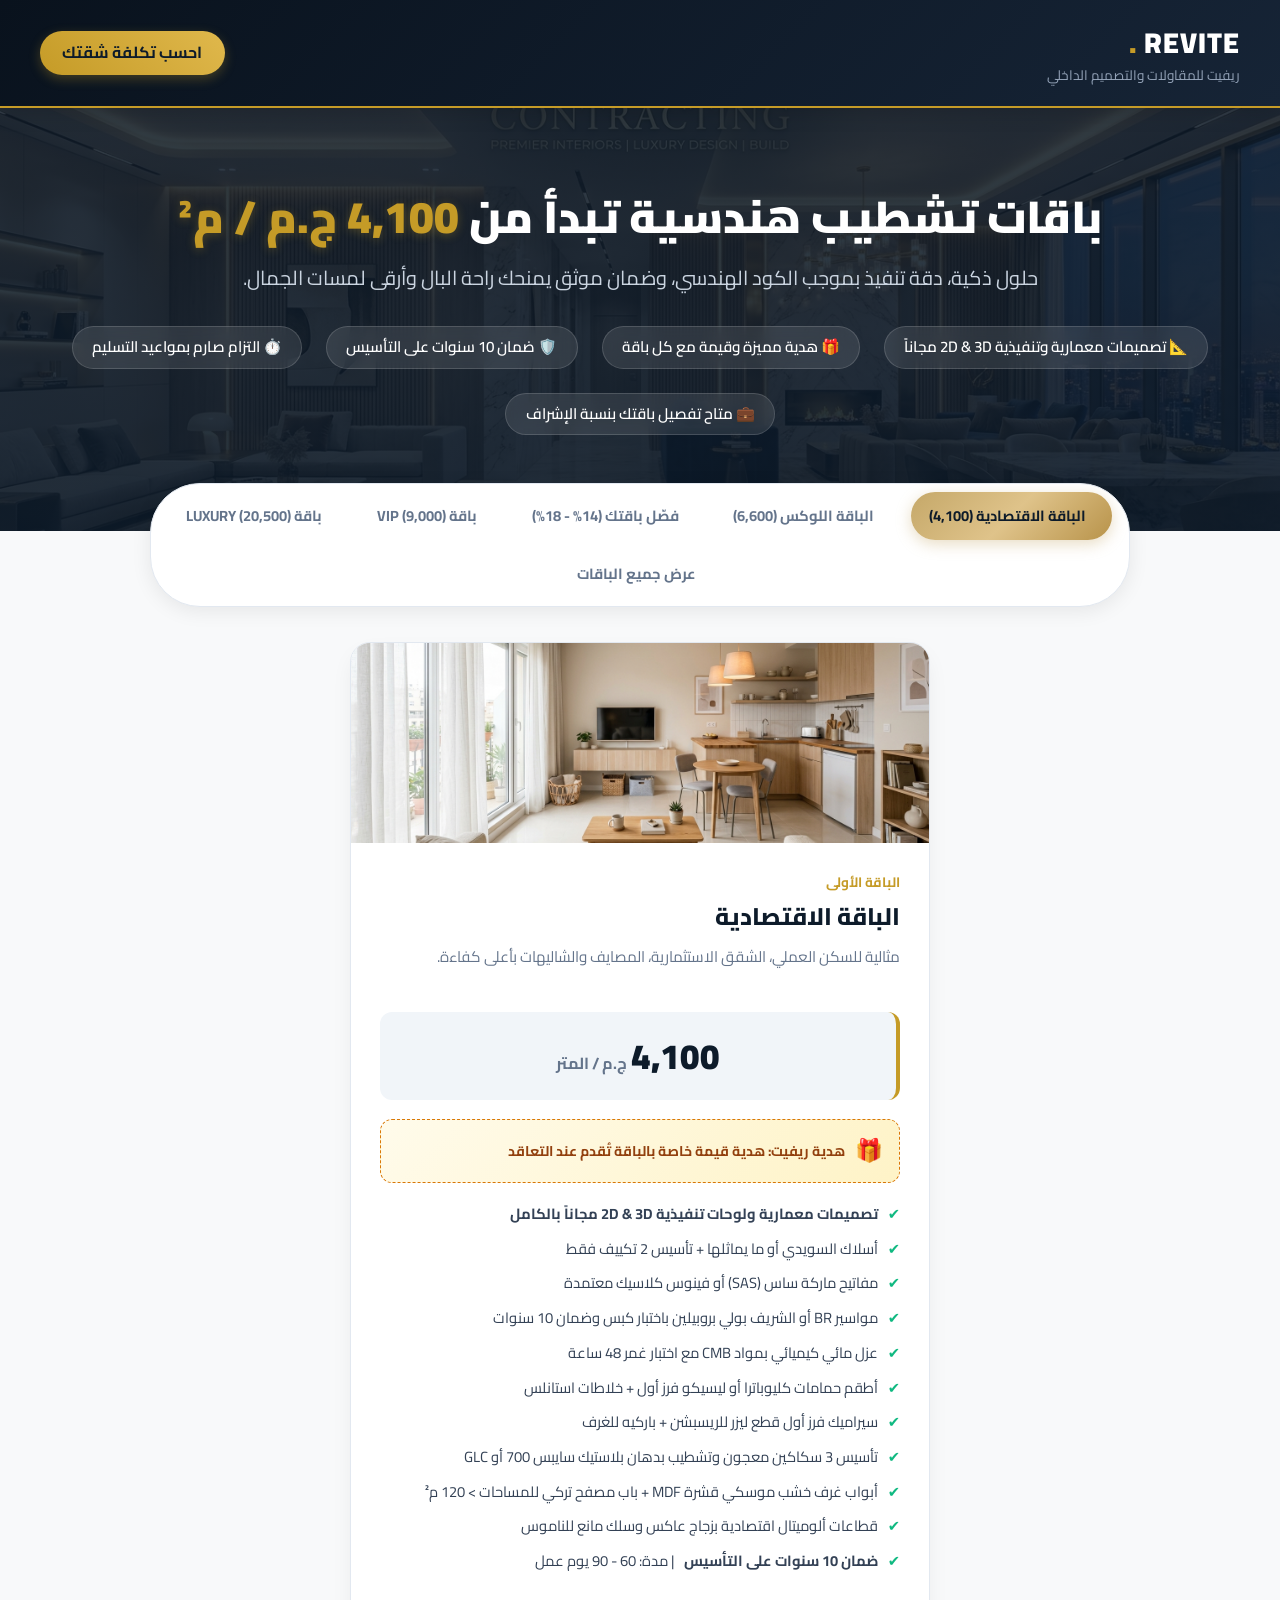
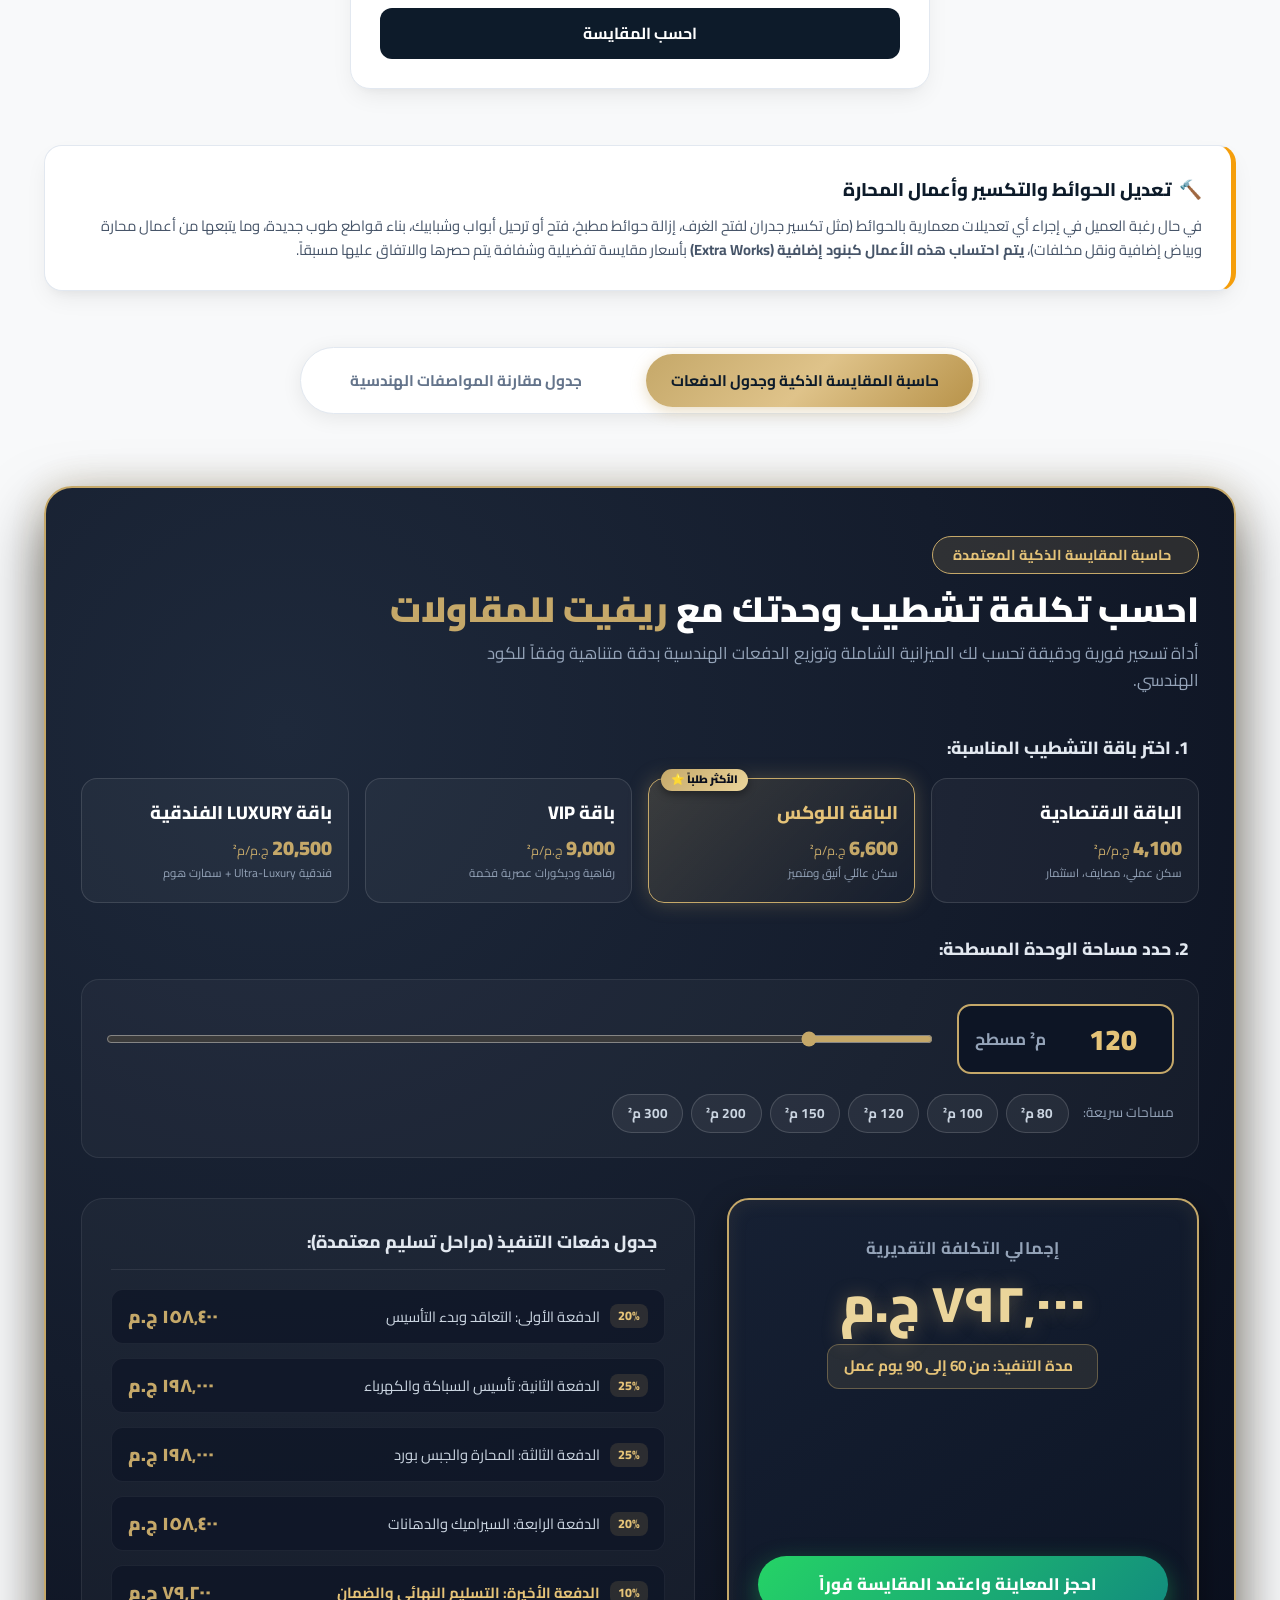
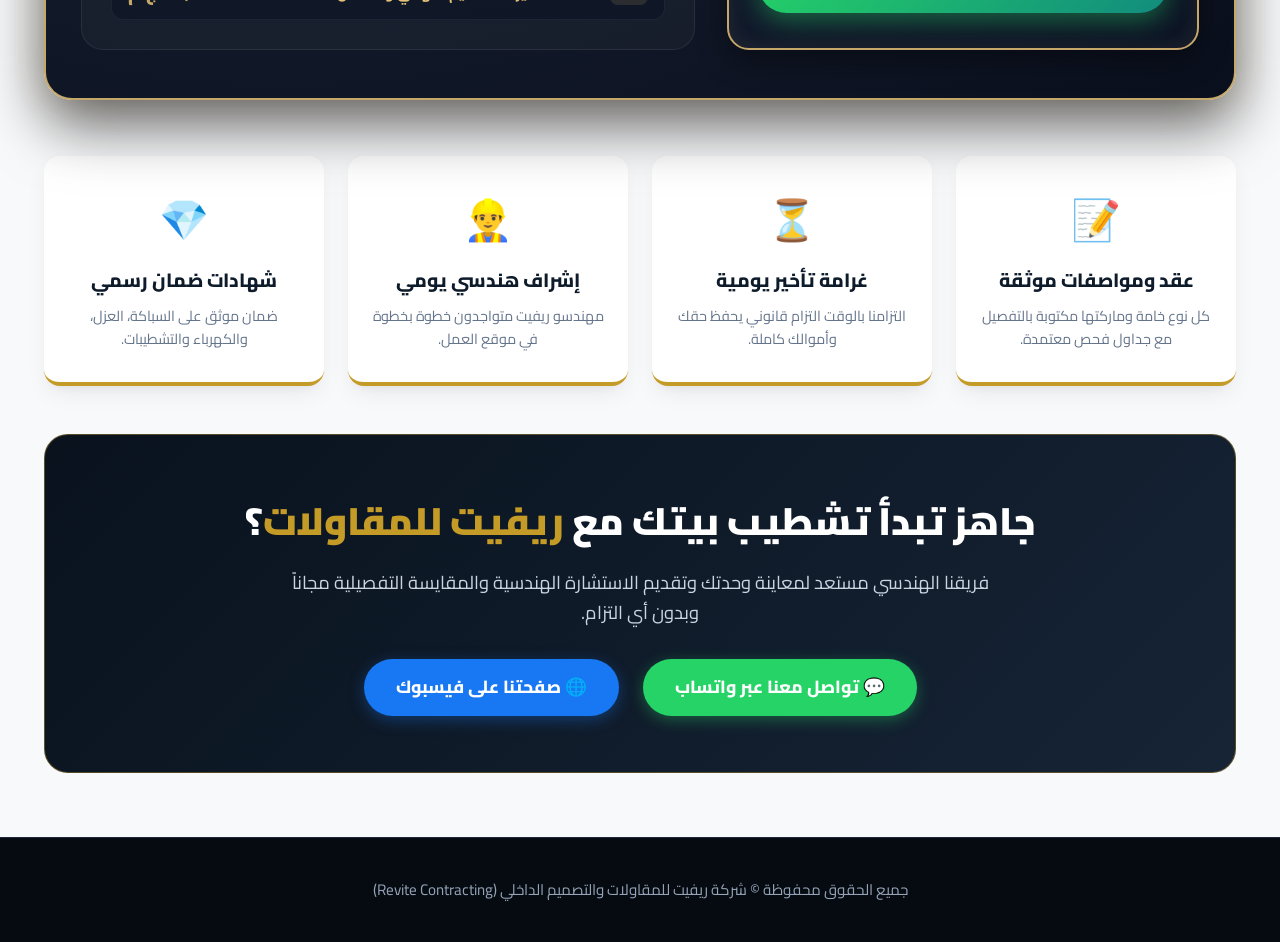
==== commit deca039b: "feat: implement interactive smart tab switcher across all 5 finishing packages" ====
--- a/packages.html
+++ b/packages.html
@@ -633,6 +633,74 @@
         font-size: 0.9rem;
       }
     }
+    /* Packages Tiers Interactive Switcher */
+    .packages-tiers-nav {
+      display: flex;
+      justify-content: center;
+      align-items: center;
+      flex-wrap: wrap;
+      gap: 10px;
+      margin: 0 auto 2.2rem auto;
+      max-width: 980px;
+      background: #ffffff;
+      padding: 8px;
+      border-radius: 50px;
+      border: 1px solid var(--border);
+      box-shadow: 0 4px 20px rgba(0, 0, 0, 0.08);
+    }
+    .packages-tiers-nav .tier-nav-btn {
+      display: inline-flex;
+      align-items: center;
+      justify-content: center;
+      gap: 8px;
+      padding: 0.65rem 1.15rem;
+      border: none;
+      background: transparent;
+      color: var(--text-muted);
+      font-family: inherit;
+      font-size: 0.92rem;
+      font-weight: 700;
+      border-radius: 40px;
+      cursor: pointer;
+      transition: all 0.3s ease;
+      white-space: nowrap;
+    }
+    .packages-tiers-nav .tier-nav-btn:hover {
+      color: var(--primary);
+      background: rgba(197, 168, 105, 0.08);
+    }
+    .packages-tiers-nav .tier-nav-btn.active {
+      background: linear-gradient(135deg, #c5a869 0%, #dfc38a 50%, #b8934a 100%);
+      color: #0d1b2a;
+      box-shadow: 0 4px 15px rgba(197, 168, 105, 0.4);
+    }
+    .packages-tiers-nav .tier-nav-btn.btn-cost-plus.active {
+      background: linear-gradient(135deg, #0284c7, #0369a1);
+      color: #ffffff;
+      box-shadow: 0 4px 15px rgba(2, 132, 199, 0.4);
+    }
+    .packages-grid.single-tier-active {
+      display: flex !important;
+      justify-content: center !important;
+    }
+    .packages-grid.single-tier-active .package-card {
+      max-width: 580px !important;
+      width: 100% !important;
+      animation: toolFadeIn 0.35s ease forwards;
+    }
+    @media (max-width: 768px) {
+      .packages-tiers-nav {
+        border-radius: 20px;
+        padding: 6px;
+        gap: 6px;
+      }
+      .packages-tiers-nav .tier-nav-btn {
+        padding: 0.55rem 0.85rem;
+        font-size: 0.82rem;
+        flex: 1 1 45%;
+        border-radius: 12px;
+      }
+    }
   </style>
 </head>
 <body>
@@ -667,6 +735,33 @@
   <div class="container">
 
     <!-- Packages Section -->
+      <!-- Interactive Packages Tiers Switcher -->
+      <div class="packages-tiers-nav" role="tablist" aria-label="تبديل باقات التشطيب">
+        <button type="button" class="tier-nav-btn active" id="btnTier0" onclick="switchPackageTier(0)">
+          <i class="fas fa-coins"></i>
+          <span>الباقة الاقتصادية (4,100)</span>
+        </button>
+        <button type="button" class="tier-nav-btn" id="btnTier1" onclick="switchPackageTier(1)">
+          <i class="fas fa-gem"></i>
+          <span>الباقة اللوكس (6,600)</span>
+        </button>
+        <button type="button" class="tier-nav-btn btn-cost-plus" id="btnTier2" onclick="switchPackageTier(2)">
+          <i class="fas fa-sliders"></i>
+          <span>فصّل باقتك (14% - 18%)</span>
+        </button>
+        <button type="button" class="tier-nav-btn" id="btnTier3" onclick="switchPackageTier(3)">
+          <i class="fas fa-crown"></i>
+          <span>باقة VIP (9,000)</span>
+        </button>
+        <button type="button" class="tier-nav-btn" id="btnTier4" onclick="switchPackageTier(4)">
+          <i class="fas fa-hotel"></i>
+          <span>باقة LUXURY (20,500)</span>
+        </button>
+        <button type="button" class="tier-nav-btn" id="btnTierAll" onclick="switchPackageTier('all')">
+          <i class="fas fa-grip"></i>
+          <span>عرض جميع الباقات</span>
+        </button>
+      </div>
     <div class="packages-grid">
       <!-- Card 1: Economic -->
       <div class="package-card">
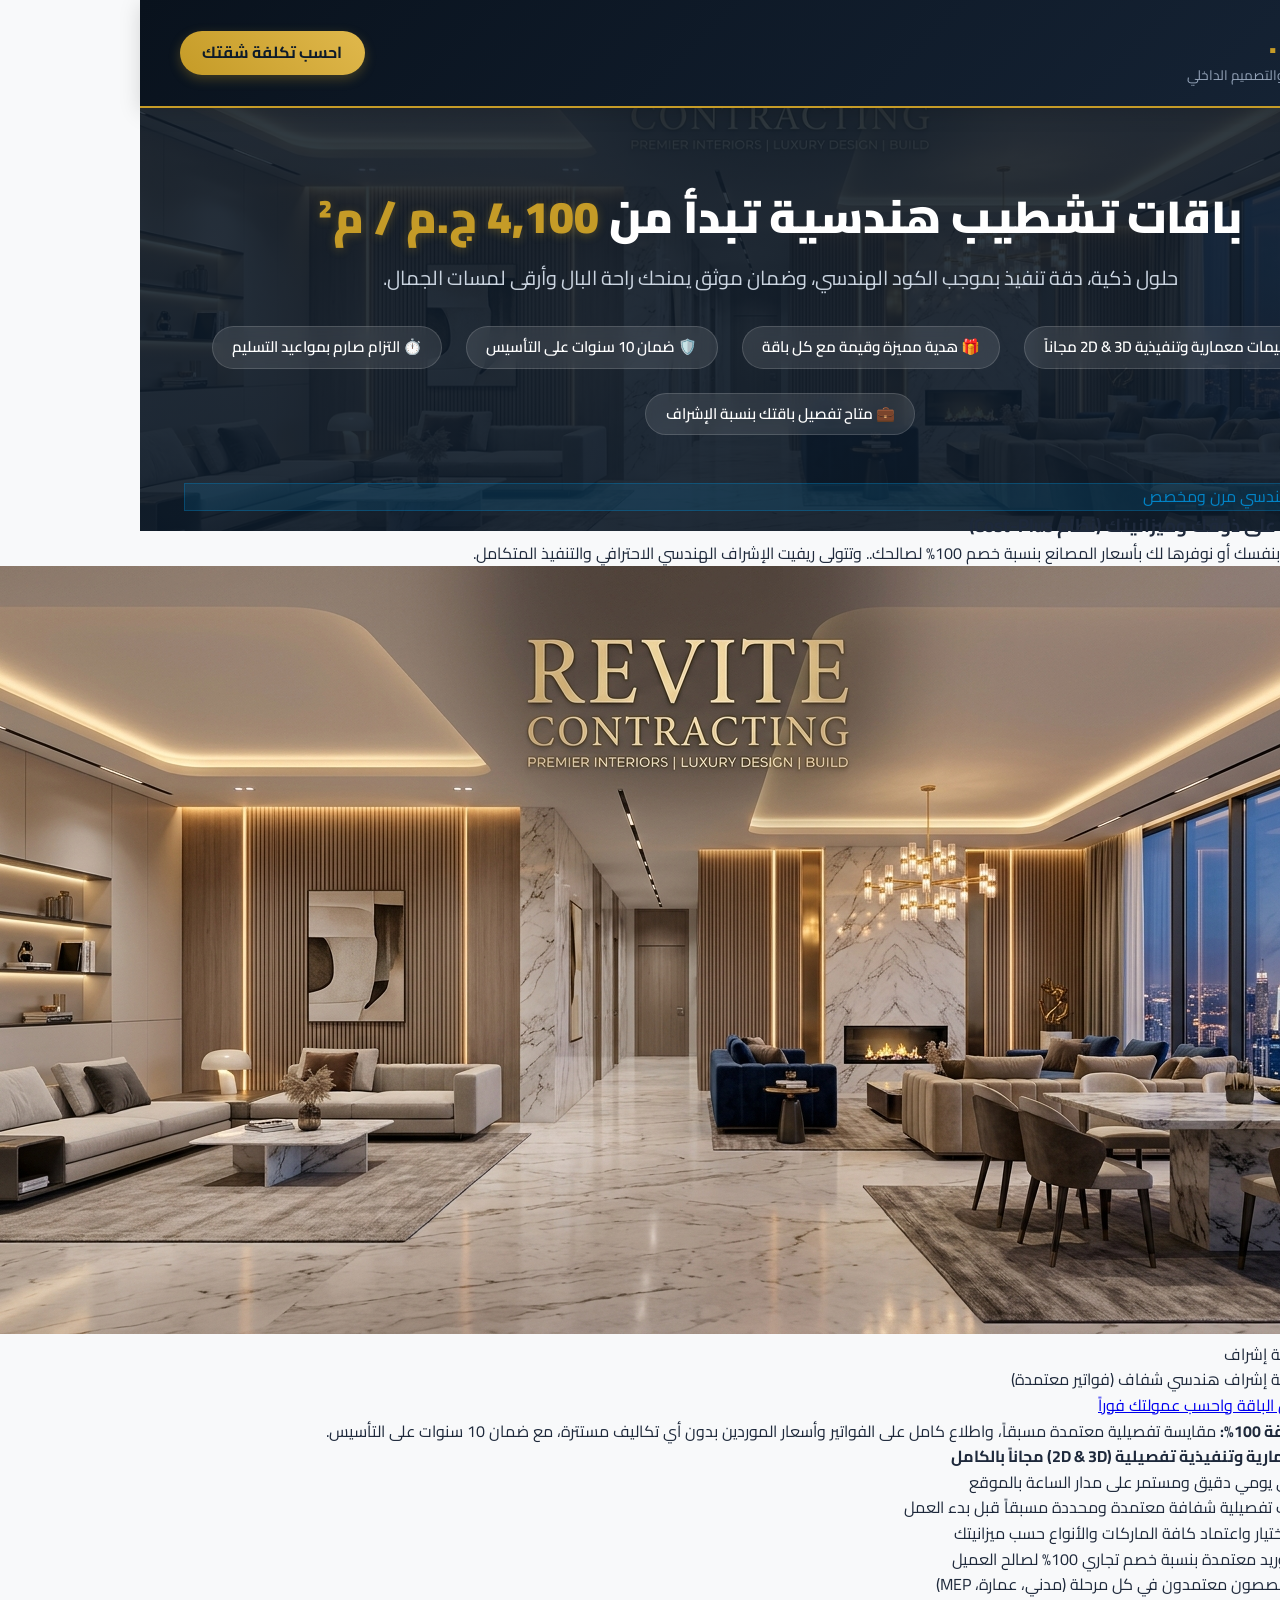
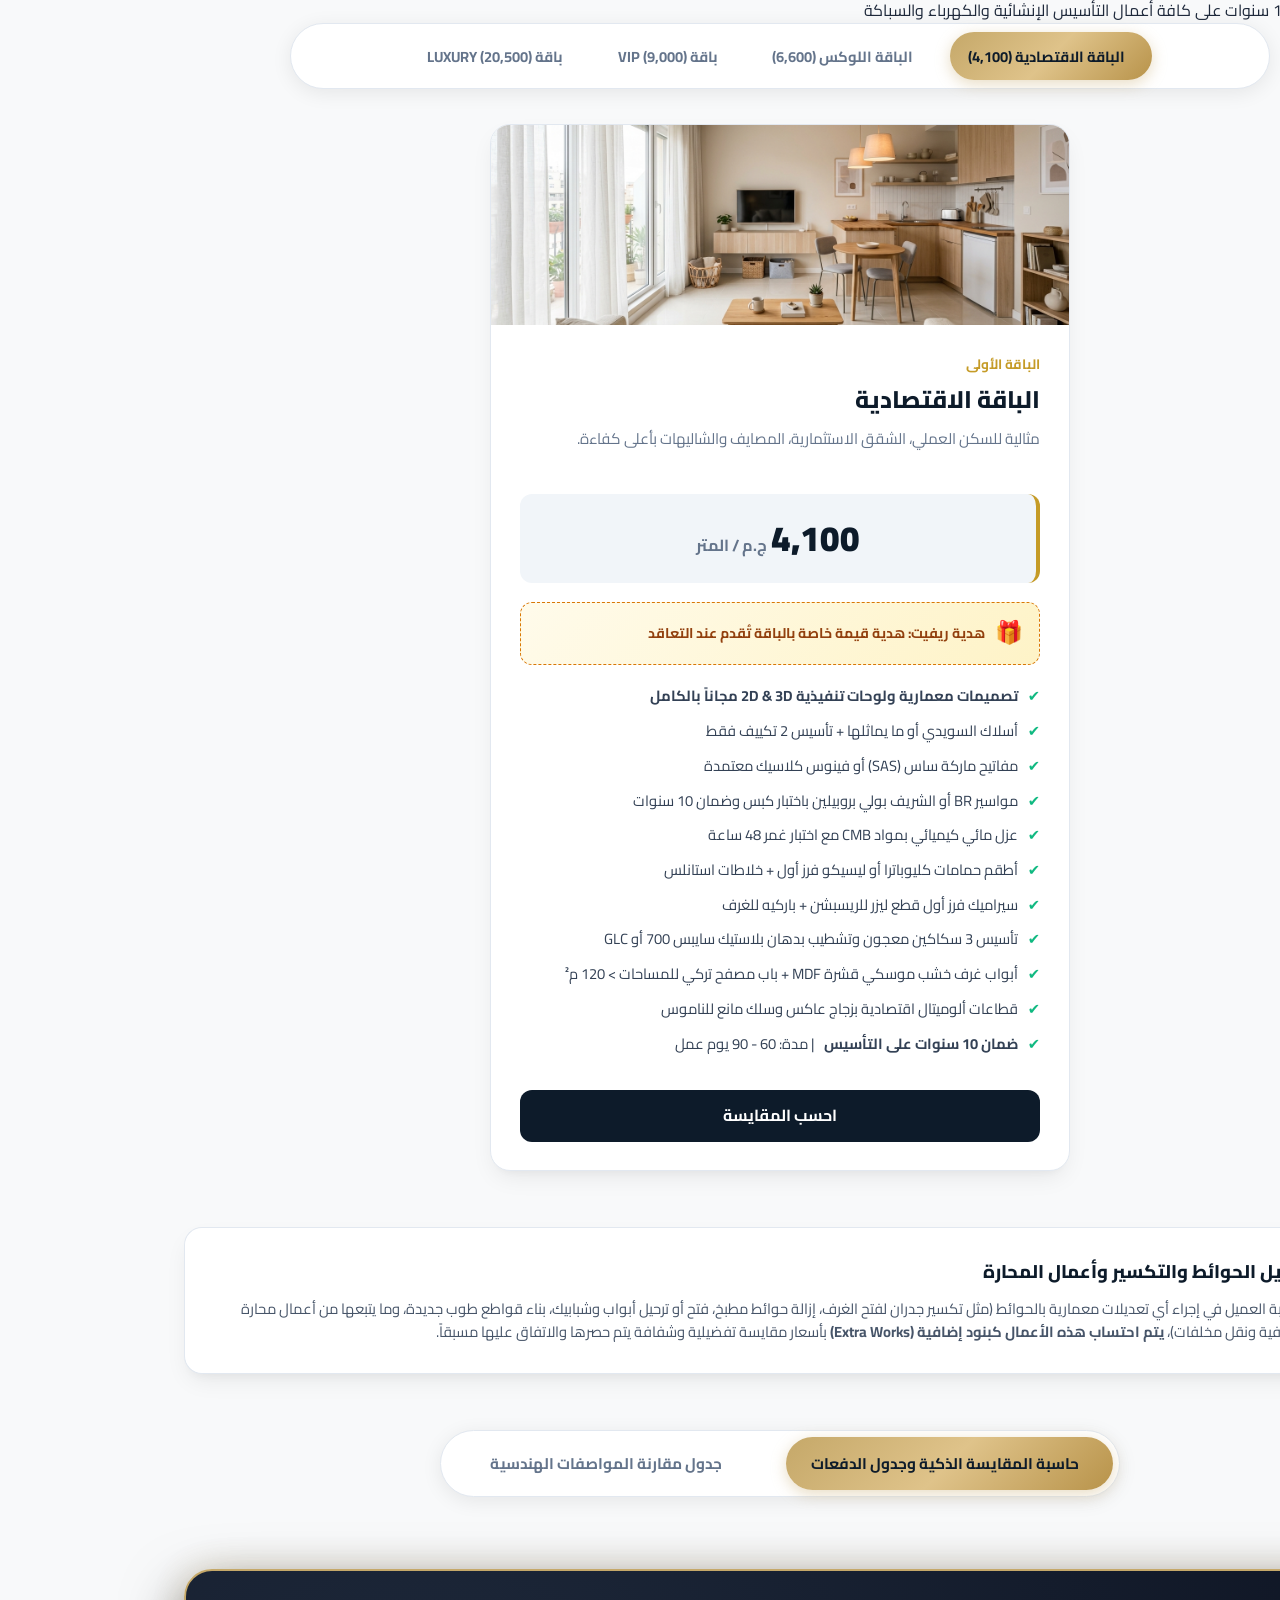
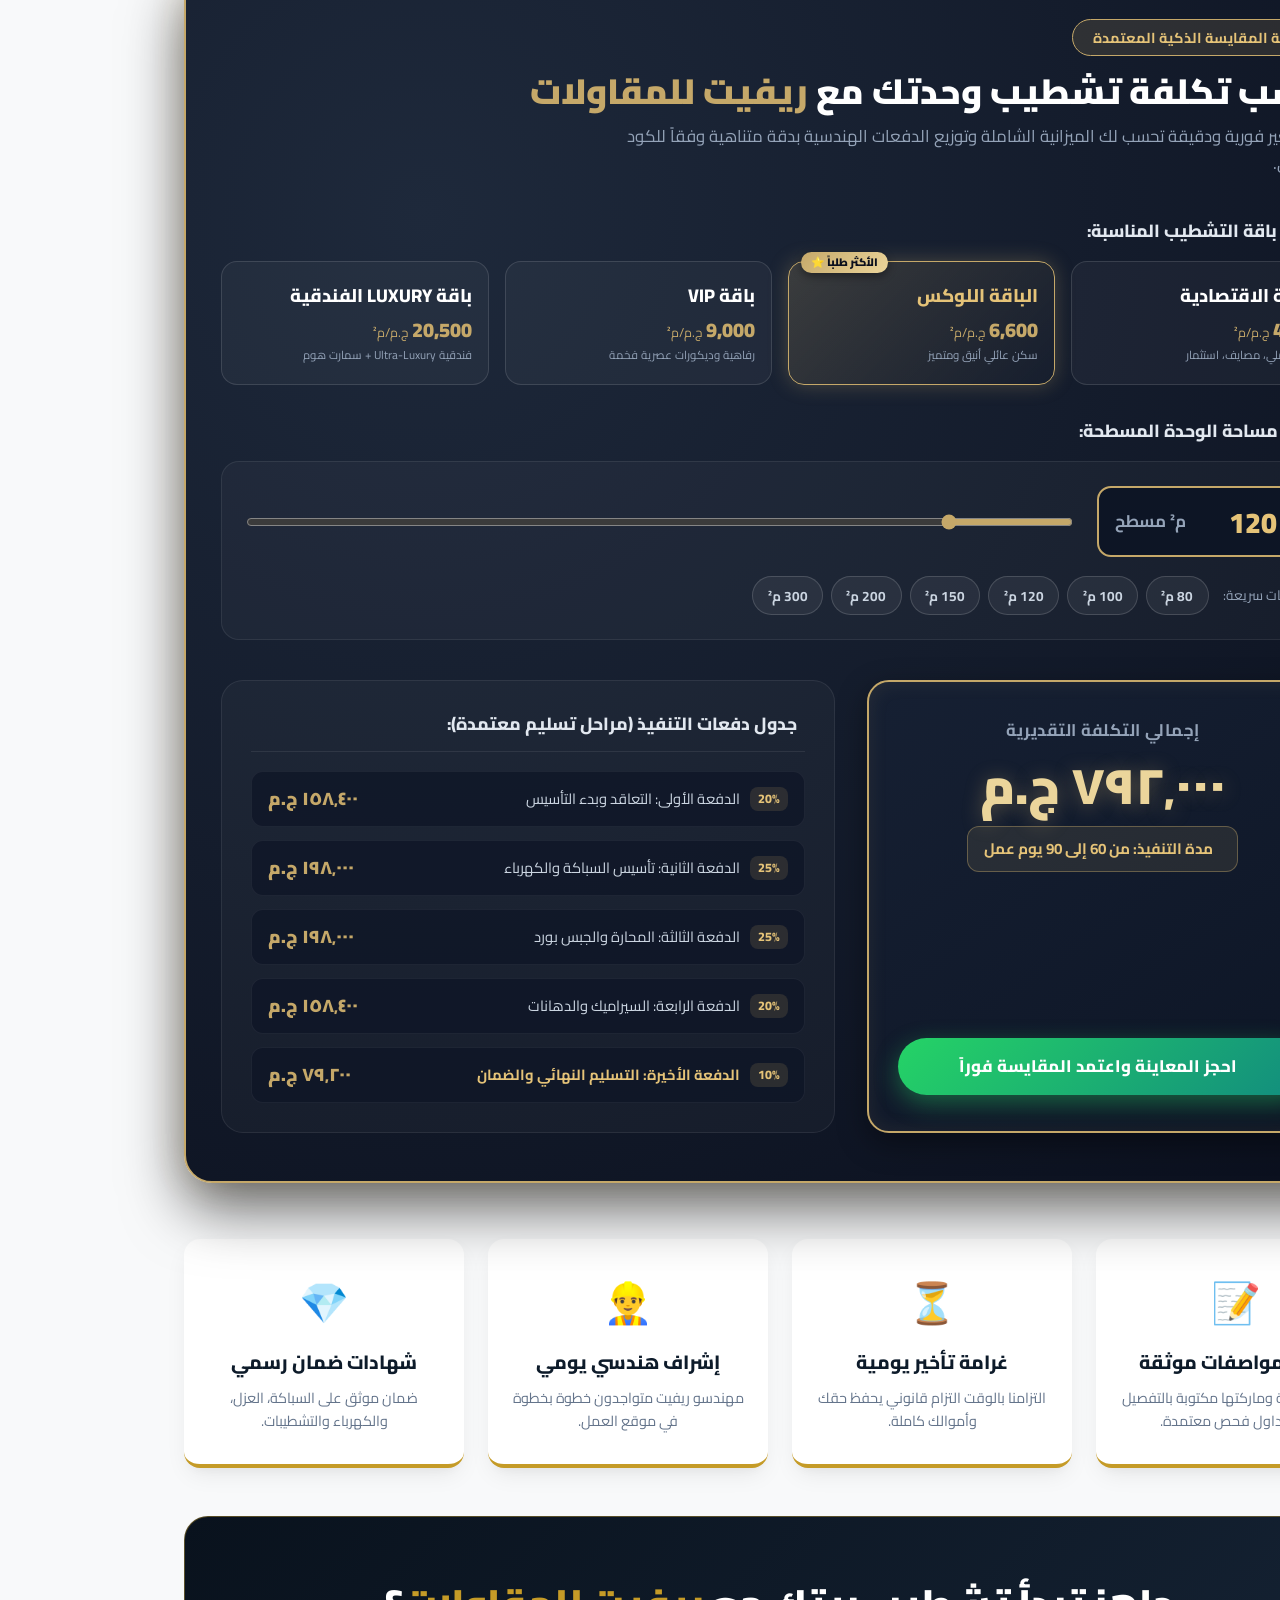
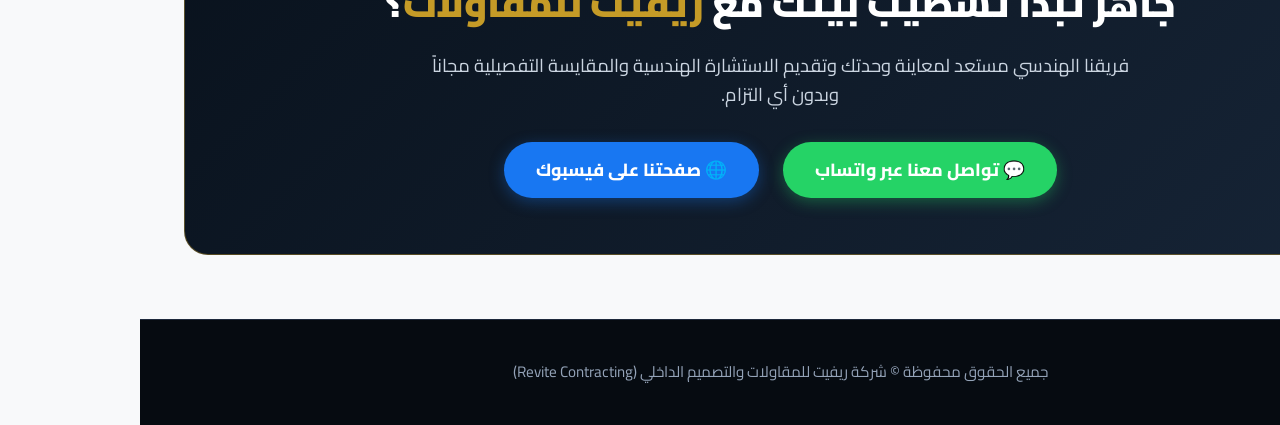
==== commit b8bfbaa8: "feat: isolate Cost-Plus into solo showcase before integrated packages, limit switcher to 4 fixed tie" ====
--- a/packages.html
+++ b/packages.html
@@ -733,9 +733,56 @@
 
   <!-- Main Container -->
   <div class="container">
+      <!-- Solo Showcase: Custom Package (Cost-Plus 14% - 18%) -->
+      <div class="cost-plus-solo-showcase">
+        <div class="cost-plus-solo-header">
+          <div class="badge" style="background: rgba(2, 132, 199, 0.15); color: #0284c7; border: 1px solid rgba(2, 132, 199, 0.35);">
+            <i class="fas fa-sliders"></i>
+            <span>نظام إشراف هندسي مرن ومخصص</span>
+          </div>
+          <h3 class="cost-plus-solo-title">فصّل باقتك على ذوقك وميزانيتك (نظام Cost-Plus)</h3>
+          <p class="cost-plus-solo-subtitle">تشتري خاماتك بنفسك أو نوفرها لك بأسعار المصانع بنسبة خصم 100% لصالحك.. وتتولى ريفيت الإشراف الهندسي الاحترافي والتنفيذ المتكامل.</p>
+        </div>
+
+        <div class="cost-plus-solo-grid">
+          <!-- Image & Pricing Callout -->
+          <div class="cost-plus-solo-side">
+            <div class="cost-plus-solo-img">
+              <img src="images/packages/01_revite_packages_showcase_all.jpg" alt="فصّل باقتك بنظام Cost-Plus - شركة ريفيت" loading="lazy">
+              <span class="cost-plus-rate-badge">14% - 18% نسبة إشراف</span>
+            </div>
+            <div class="cost-plus-rate-callout">
+              <span class="rate-callout-num">14% - 18%</span>
+              <span class="rate-callout-txt">نسبة إشراف هندسي شفاف (فواتير معتمدة)</span>
+            </div>
+            <a href="https://wa.me/201044743355?text=%D9%85%D8%B1%D8%AD%D8%A8%D8%A7%D9%8B%20%D8%B4%D8%B1%D9%83%D8%A9%20%D8%B1%D9%8A%D9%81%D9%8A%D8%AA%D8%8C%20%D8%A3%D8%B1%D8%BA%D8%A8%20%D9%81%D9%8A%20%D8%A7%D9%84%D8%A7%D8%B3%D8%AA%D9%81%D8%B3%D8%A7%D8%B1%20%D8%B9%D9%86%20%D9%86%D8%B8%D8%A7%D9%85%20%D9%81%D8%B5%D9%91%D9%84%20%D8%A8%D8%A7%D9%82%D8%AA%D9%83%20%D8%A8%D9%86%D8%B3%D8%A8%D8%A9%20%D8%A7%D9%84%D8%A5%D8%B4%D8%B1%D8%A7%D9%81%20(Cost-Plus%2014-18%25)" target="_blank" rel="noopener noreferrer" class="btn btn-cost-plus-action">
+              <i class="fab fa-whatsapp"></i>
+              <span>استشر مهندس الباقة واحسب عمولتك فوراً</span>
+            </a>
+          </div>
+
+          <!-- Specs & Highlights -->
+          <div class="cost-plus-solo-features">
+            <div class="cost-plus-guarantee-note">
+              <i class="fas fa-shield-halved"></i>
+              <div><strong>شفافية مطلقة 100%:</strong> مقايسة تفصيلية معتمدة مسبقاً، واطلاع كامل على الفواتير وأسعار الموردين بدون أي تكاليف مستترة، مع ضمان 10 سنوات على التأسيس.</div>
+            </div>
+            <ul class="cost-plus-features-grid">
+              <li><i class="fas fa-check-circle"></i> <span><strong>تصميمات معمارية وتنفيذية تفصيلية (2D & 3D) مجاناً بالكامل</strong></span></li>
+              <li><i class="fas fa-check-circle"></i> <span>إشراف هندسي يومي دقيق ومستمر على مدار الساعة بالموقع</span></li>
+              <li><i class="fas fa-check-circle"></i> <span>مقايسة كميات تفصيلية شفافة معتمدة ومحددة مسبقاً قبل بدء العمل</span></li>
+              <li><i class="fas fa-check-circle"></i> <span>حرية تامة في اختيار واعتماد كافة الماركات والأنواع حسب ميزانيتك</span></li>
+              <li><i class="fas fa-check-circle"></i> <span>فواتير شراء وتوريد معتمدة بنسبة خصم تجاري 100% لصالح العميل</span></li>
+              <li><i class="fas fa-check-circle"></i> <span>مهندسون متخصصون معتمدون في كل مرحلة (مدني، عمارة، MEP)</span></li>
+              <li><i class="fas fa-check-circle"></i> <span>ضمان موثق 10 سنوات على كافة أعمال التأسيس الإنشائية والكهرباء والسباكة</span></li>
+            </ul>
+          </div>
+        </div>
+      </div>
 
     <!-- Packages Section -->
       <!-- Interactive Packages Tiers Switcher -->
+      <!-- Interactive Packages Tiers Switcher (4 Fixed Packages) -->
       <div class="packages-tiers-nav" role="tablist" aria-label="تبديل باقات التشطيب">
         <button type="button" class="tier-nav-btn active" id="btnTier0" onclick="switchPackageTier(0)">
           <i class="fas fa-coins"></i>
@@ -745,21 +792,13 @@
           <i class="fas fa-gem"></i>
           <span>الباقة اللوكس (6,600)</span>
         </button>
-        <button type="button" class="tier-nav-btn btn-cost-plus" id="btnTier2" onclick="switchPackageTier(2)">
-          <i class="fas fa-sliders"></i>
-          <span>فصّل باقتك (14% - 18%)</span>
-        </button>
-        <button type="button" class="tier-nav-btn" id="btnTier3" onclick="switchPackageTier(3)">
+        <button type="button" class="tier-nav-btn" id="btnTier2" onclick="switchPackageTier(2)">
           <i class="fas fa-crown"></i>
           <span>باقة VIP (9,000)</span>
         </button>
-        <button type="button" class="tier-nav-btn" id="btnTier4" onclick="switchPackageTier(4)">
+        <button type="button" class="tier-nav-btn" id="btnTier3" onclick="switchPackageTier(3)">
           <i class="fas fa-hotel"></i>
           <span>باقة LUXURY (20,500)</span>
-        </button>
-        <button type="button" class="tier-nav-btn" id="btnTierAll" onclick="switchPackageTier('all')">
-          <i class="fas fa-grip"></i>
-          <span>عرض جميع الباقات</span>
         </button>
       </div>
     <div class="packages-grid">
@@ -834,39 +873,6 @@
             <li><strong>ضمان 10 سنوات على التأسيس</strong> | مدة: 60 - 90 يوم عمل</li>
           </ul>
           <a href="#calculator" class="btn-choose" onclick="selectPackage(6600, 'الباقة اللوكس')">احسب المقايسة</a>
-        </div>
-      </div>
-
-      <!-- Card: Custom Cost-Plus (Placed after Package 2 and before Package 3) -->
-      <div class="package-card cost-plus-card" style="border: 2px solid #0284c7;">
-        <div class="featured-tag" style="background: linear-gradient(45deg, #0284c7, #38bdf8); color: #fff;">مرونة وحرية كاملة 📐</div>
-        <div class="card-img-wrapper">
-          <img src="images/packages/01_revite_packages_showcase_all.jpg" alt="نظام فصّل باقتك بنظام نسبة الإشراف Cost-Plus">
-        </div>
-        <div class="card-body">
-          <div class="package-type" style="color: #0284c7;">نظام التعاقد الحر</div>
-          <h3 class="package-name">فصّل باقتك (Cost-Plus)</h3>
-          <p class="package-target">شراء خاماتك بنفسك واختيار تفاصيلك الفريدة بحرية تامة مع إدارة وإشراف هندسي معتمد.</p>
-          <div class="package-price" style="border-right-color: #0284c7; background: rgba(2, 132, 199, 0.08);">
-            <span class="price-num" style="color: #0284c7; font-size: 1.9rem;">14% - 18%</span>
-            <span class="price-currency">نسبة إشراف هندسي</span>
-          </div>
-
-          <div class="package-gift" style="background: rgba(2, 132, 199, 0.08); border-right-color: #0284c7;">
-            <span class="gift-icon">🤝</span>
-            <div><strong>ميزة ريفيت:</strong> شفافية الفواتير 100% + الاستفادة من خصومات ريفيت للشركات</div>
-          </div>
-
-          <ul class="features-list">
-            <li><strong>تصميمات 2D & 3D ولوحات تنفيذية شاملة مجاناً</strong></li>
-            <li>حرية كاملة في اختيار وتوريد خاماتك المفضلة</li>
-            <li>توفير أمهر العمالة الفنية والصنايعية المحترفين لكل بند</li>
-            <li>إشراف واستلام هندسي دقيق بالميزان والليزر وفقاً للكود</li>
-            <li>فواتير شراء فعلية بشفافية 100% دون أي زيادات خفية</li>
-            <li>الاستفادة الكاملة من خصومات ريفيت للشركات لدى كبرى المصانع</li>
-            <li>إدارة هندسية متكاملة للجدول الزمني وضمان أعمال ما بعد التسليم</li>
-          </ul>
-          <a href="https://wa.me/201044743355?text=%D9%85%D8%B1%D8%AD%D8%A8%D8%A7%D9%8B%20%D8%B4%D8%B1%D9%83%D8%A9%20%D8%B1%D9%8A%D9%81%D9%8A%D8%AA%D8%8C%20%D8%A3%D8%B1%D8%BA%D8%A8%20%D9%81%D9%8A%20%D8%A7%D9%84%D8%A7%D8%B3%D8%AA%D9%81%D8%B3%D8%A7%D8%B1%20%D8%B9%D9%86%20%D9%86%D8%B8%D8%A7%D9%85%20%D9%81%D8%B5%D9%91%D9%84%20%D8%A8%D8%A7%D9%82%D8%AA%D9%83%20%D8%A8%D9%86%D8%B3%D8%A8%D8%A9%20%D8%A7%D9%84%D8%A5%D8%B4%D8%B1%D8%A7%D9%81%20(Cost-Plus%2014-18%25)" target="_blank" class="btn-choose" style="background: linear-gradient(135deg, #0284c7, #0369a1); border-color: #0284c7; color: #fff;"><i class="fab fa-whatsapp" style="margin-inline-end: 6px;"></i> تواصل لتفصيل باقتك</a>
         </div>
       </div>
 
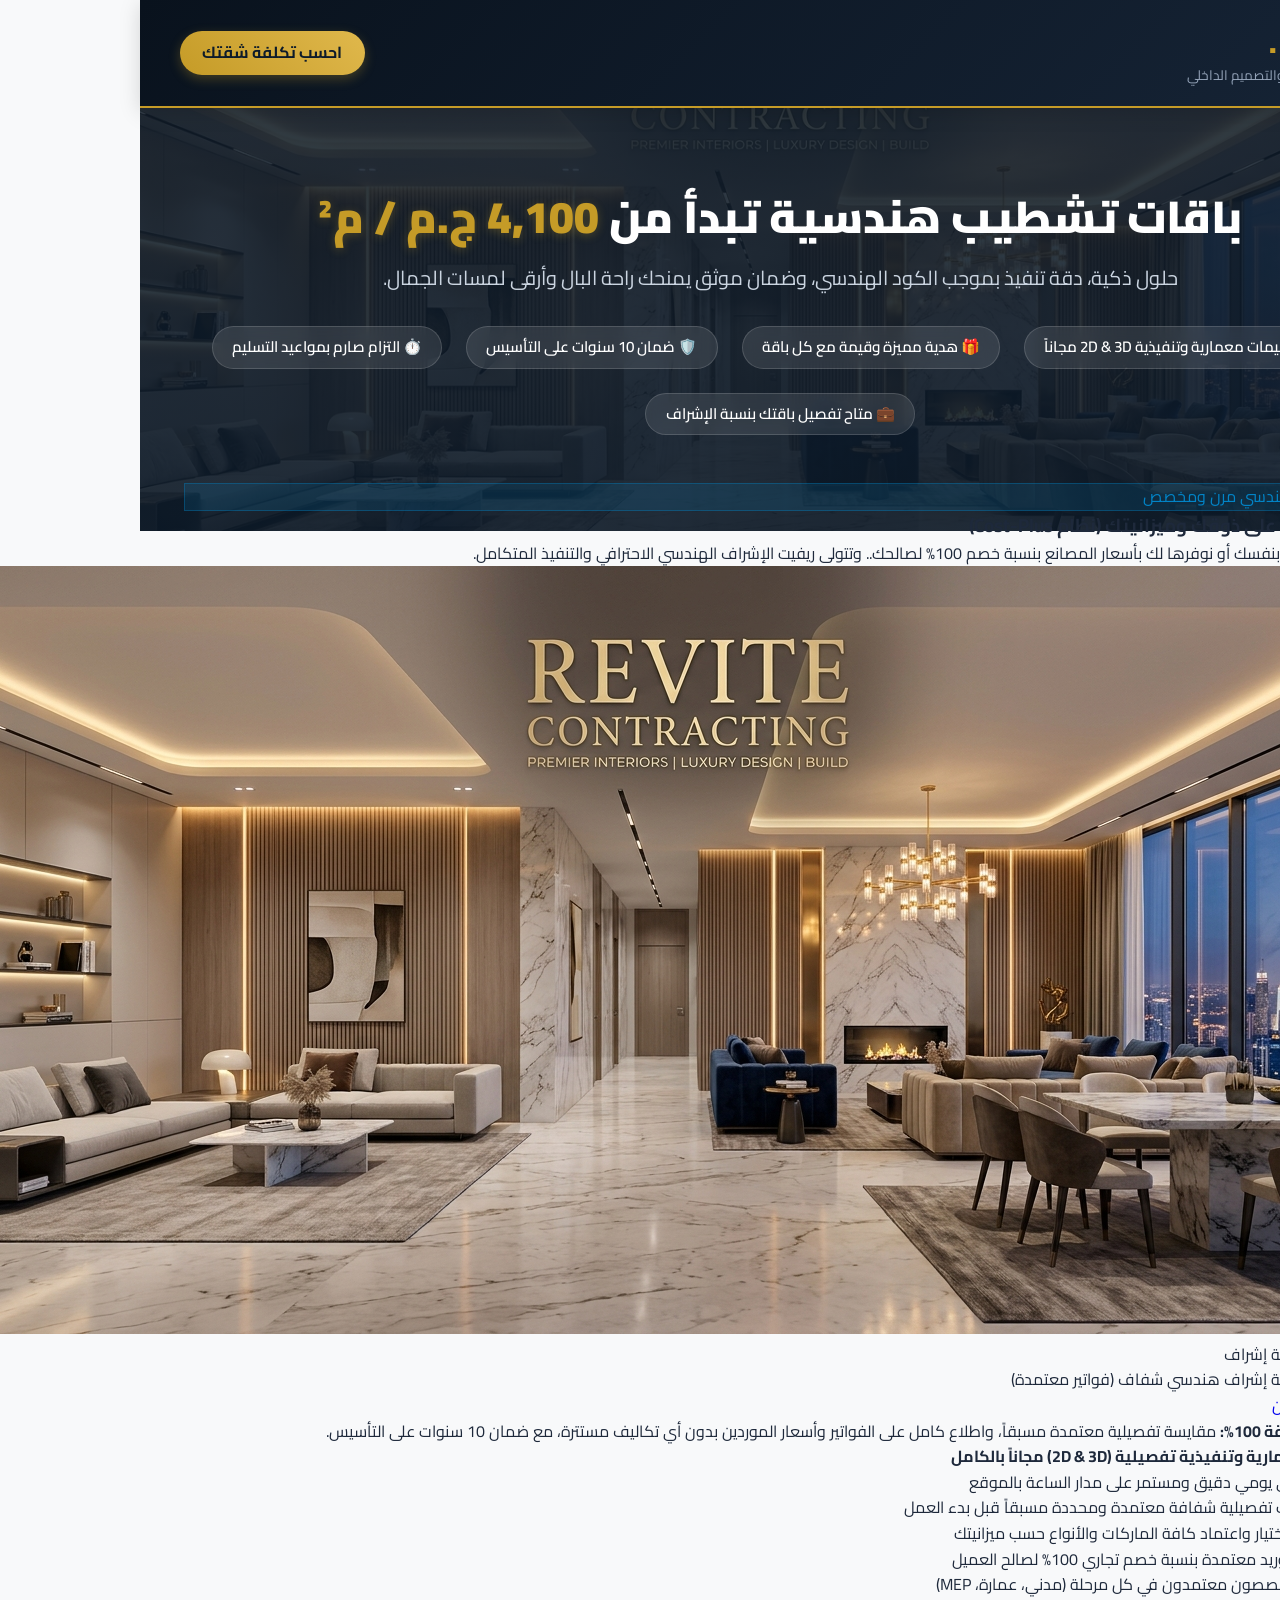
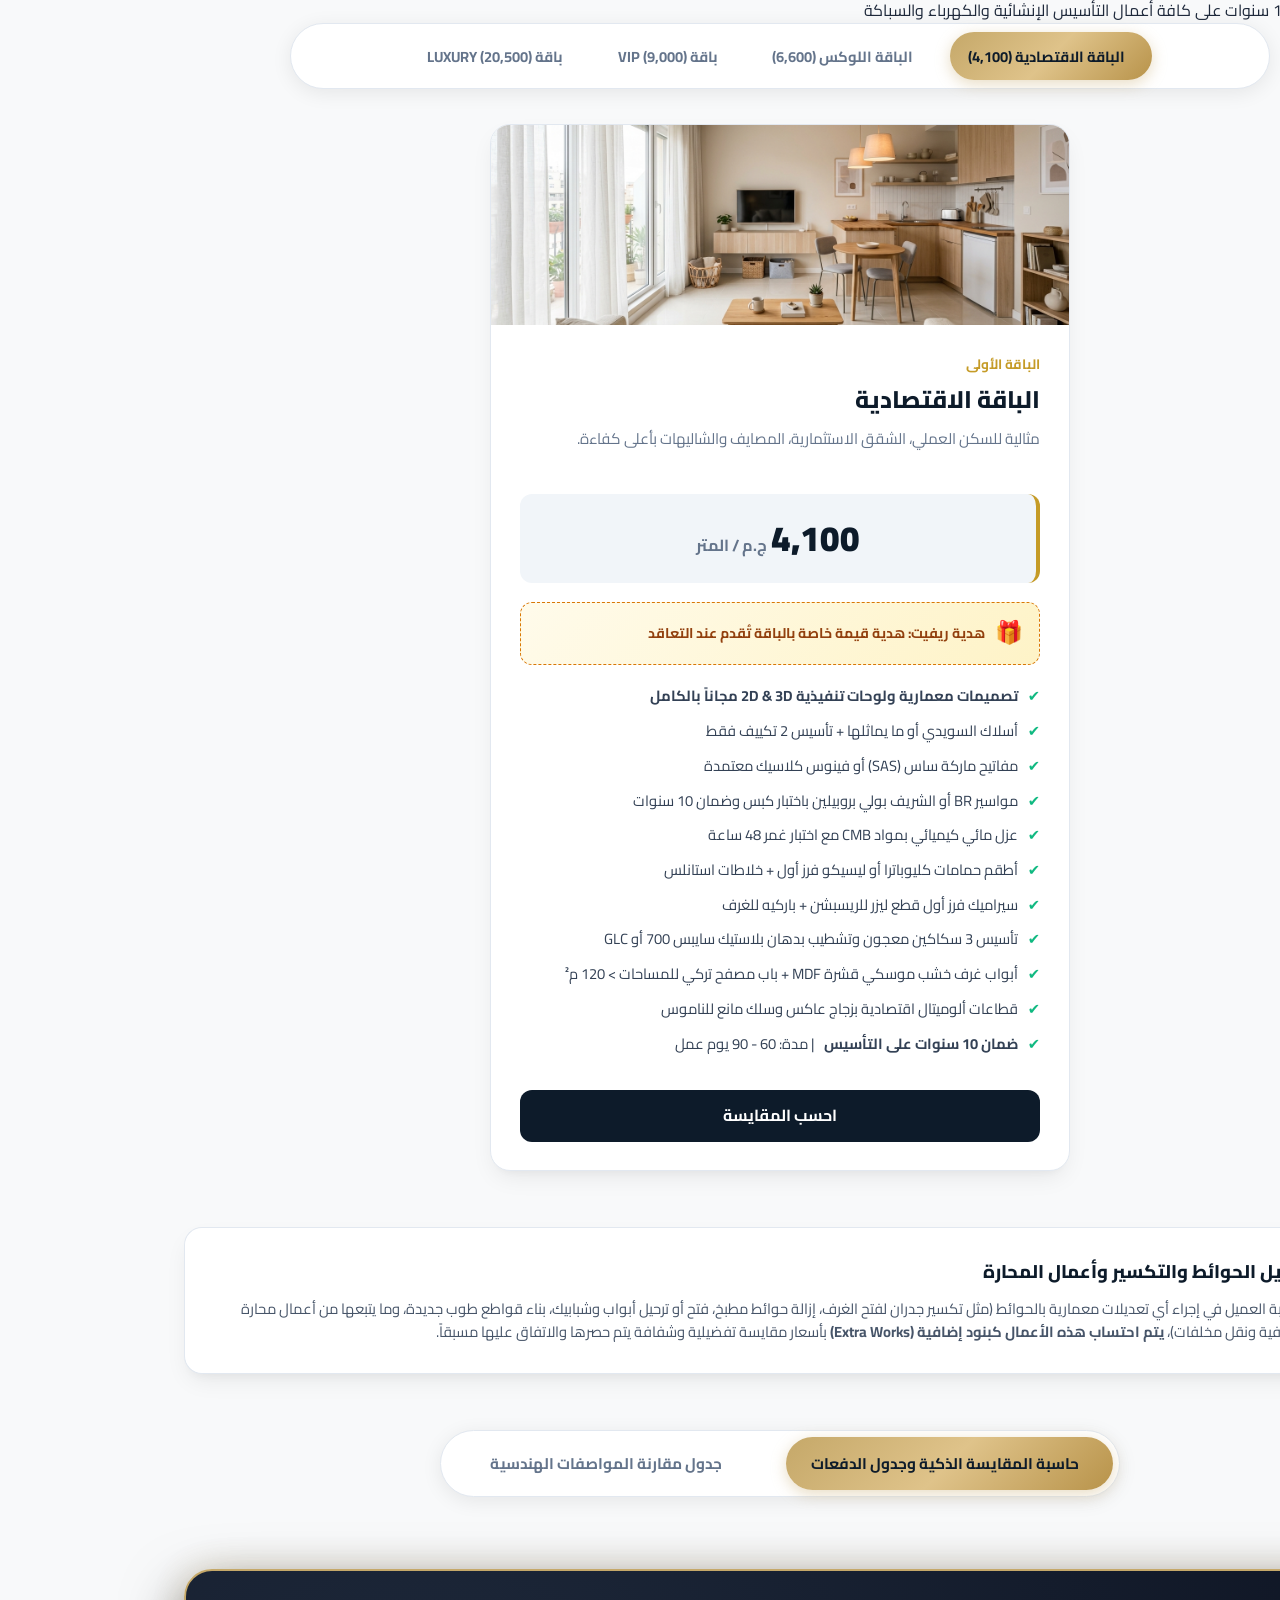
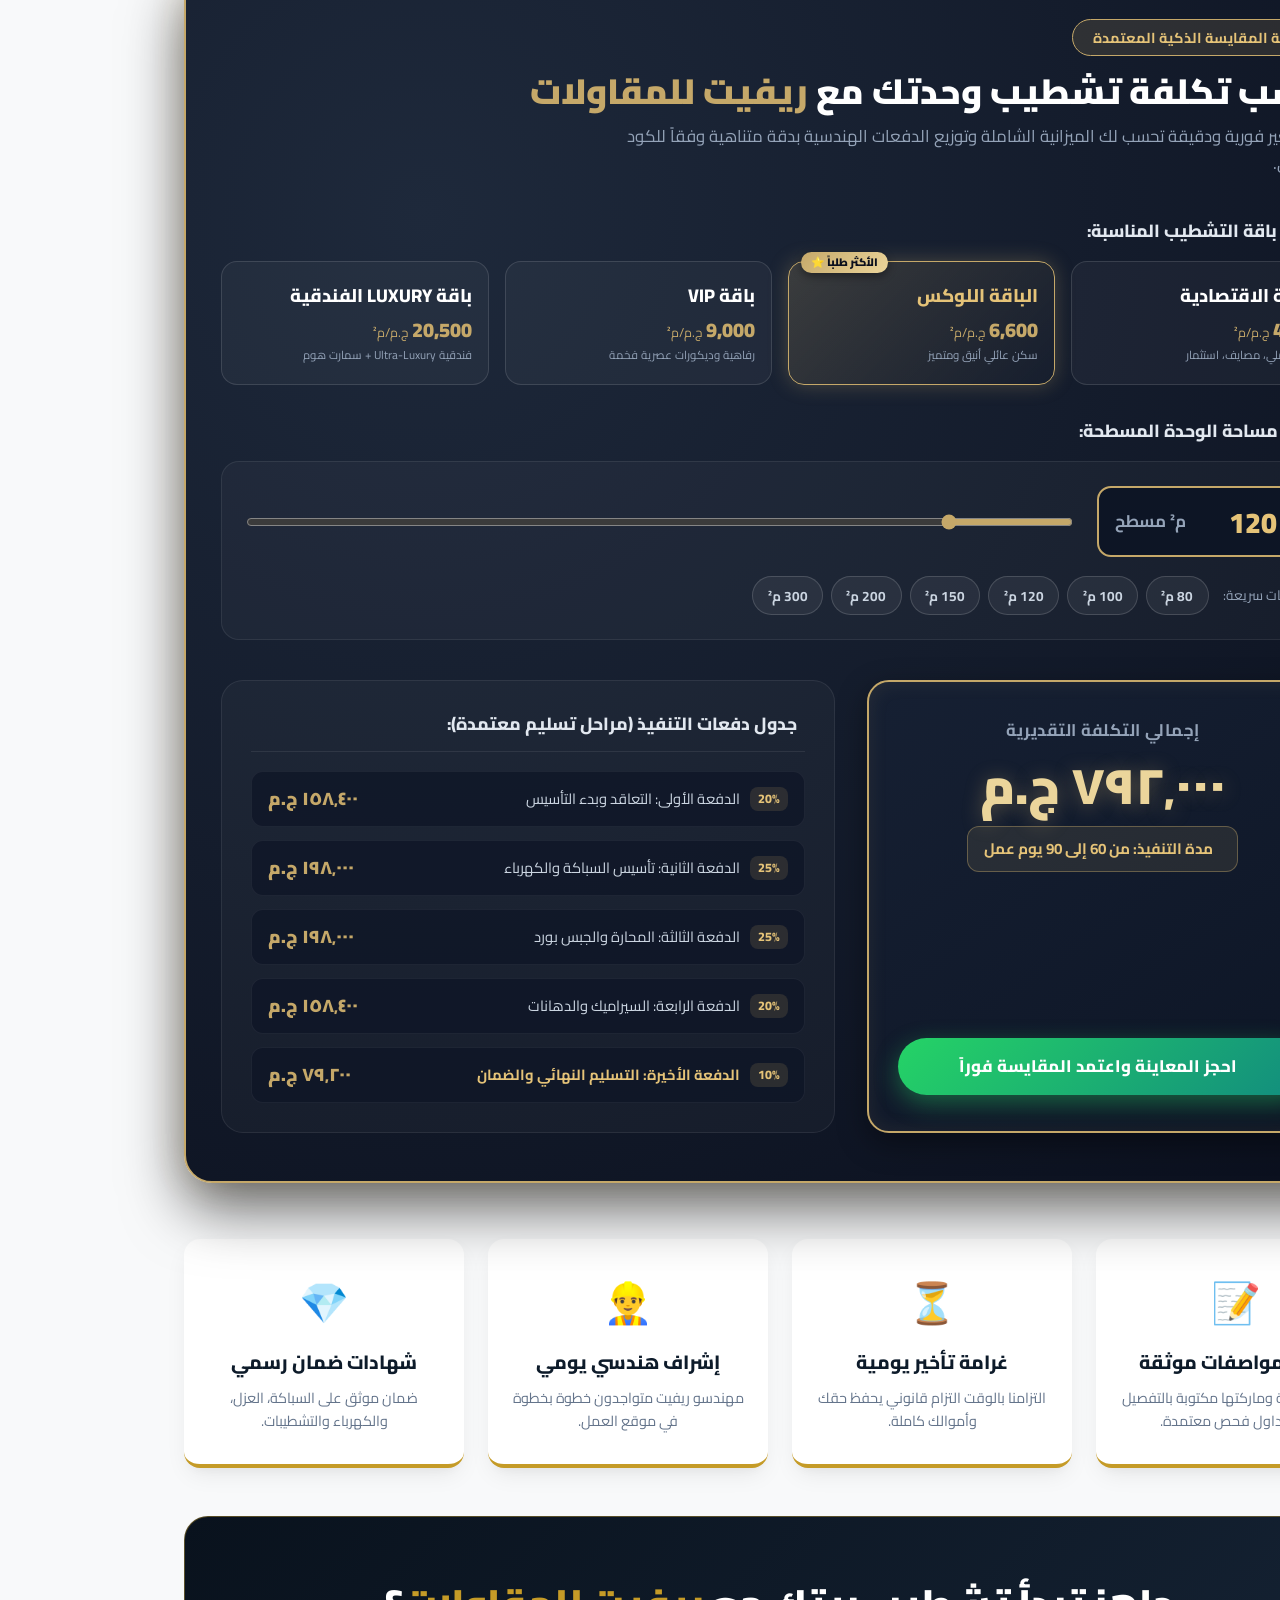
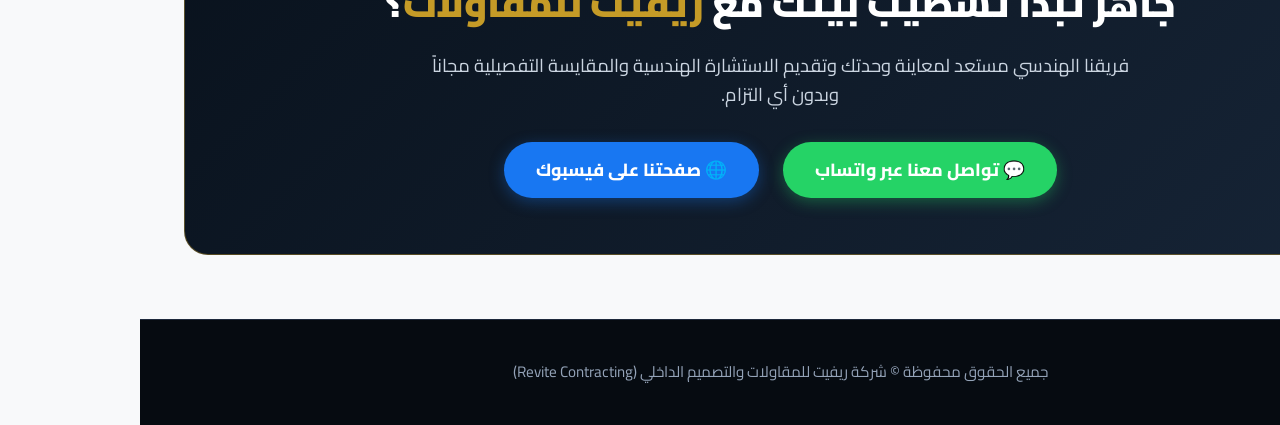
==== commit 684e94b9: "chore: update cost-plus action button text to تواصل معنا الآن" ====
--- a/packages.html
+++ b/packages.html
@@ -1,4 +1,4 @@
-<!DOCTYPE html>
+﻿<!DOCTYPE html>
 <html lang="ar" dir="rtl">
 <head>
   <meta charset="UTF-8">
@@ -757,7 +757,7 @@
             </div>
             <a href="https://wa.me/201044743355?text=%D9%85%D8%B1%D8%AD%D8%A8%D8%A7%D9%8B%20%D8%B4%D8%B1%D9%83%D8%A9%20%D8%B1%D9%8A%D9%81%D9%8A%D8%AA%D8%8C%20%D8%A3%D8%B1%D8%BA%D8%A8%20%D9%81%D9%8A%20%D8%A7%D9%84%D8%A7%D8%B3%D8%AA%D9%81%D8%B3%D8%A7%D8%B1%20%D8%B9%D9%86%20%D9%86%D8%B8%D8%A7%D9%85%20%D9%81%D8%B5%D9%91%D9%84%20%D8%A8%D8%A7%D9%82%D8%AA%D9%83%20%D8%A8%D9%86%D8%B3%D8%A8%D8%A9%20%D8%A7%D9%84%D8%A5%D8%B4%D8%B1%D8%A7%D9%81%20(Cost-Plus%2014-18%25)" target="_blank" rel="noopener noreferrer" class="btn btn-cost-plus-action">
               <i class="fab fa-whatsapp"></i>
-              <span>استشر مهندس الباقة واحسب عمولتك فوراً</span>
+              <span>تواصل معنا الآن</span>
             </a>
           </div>
 
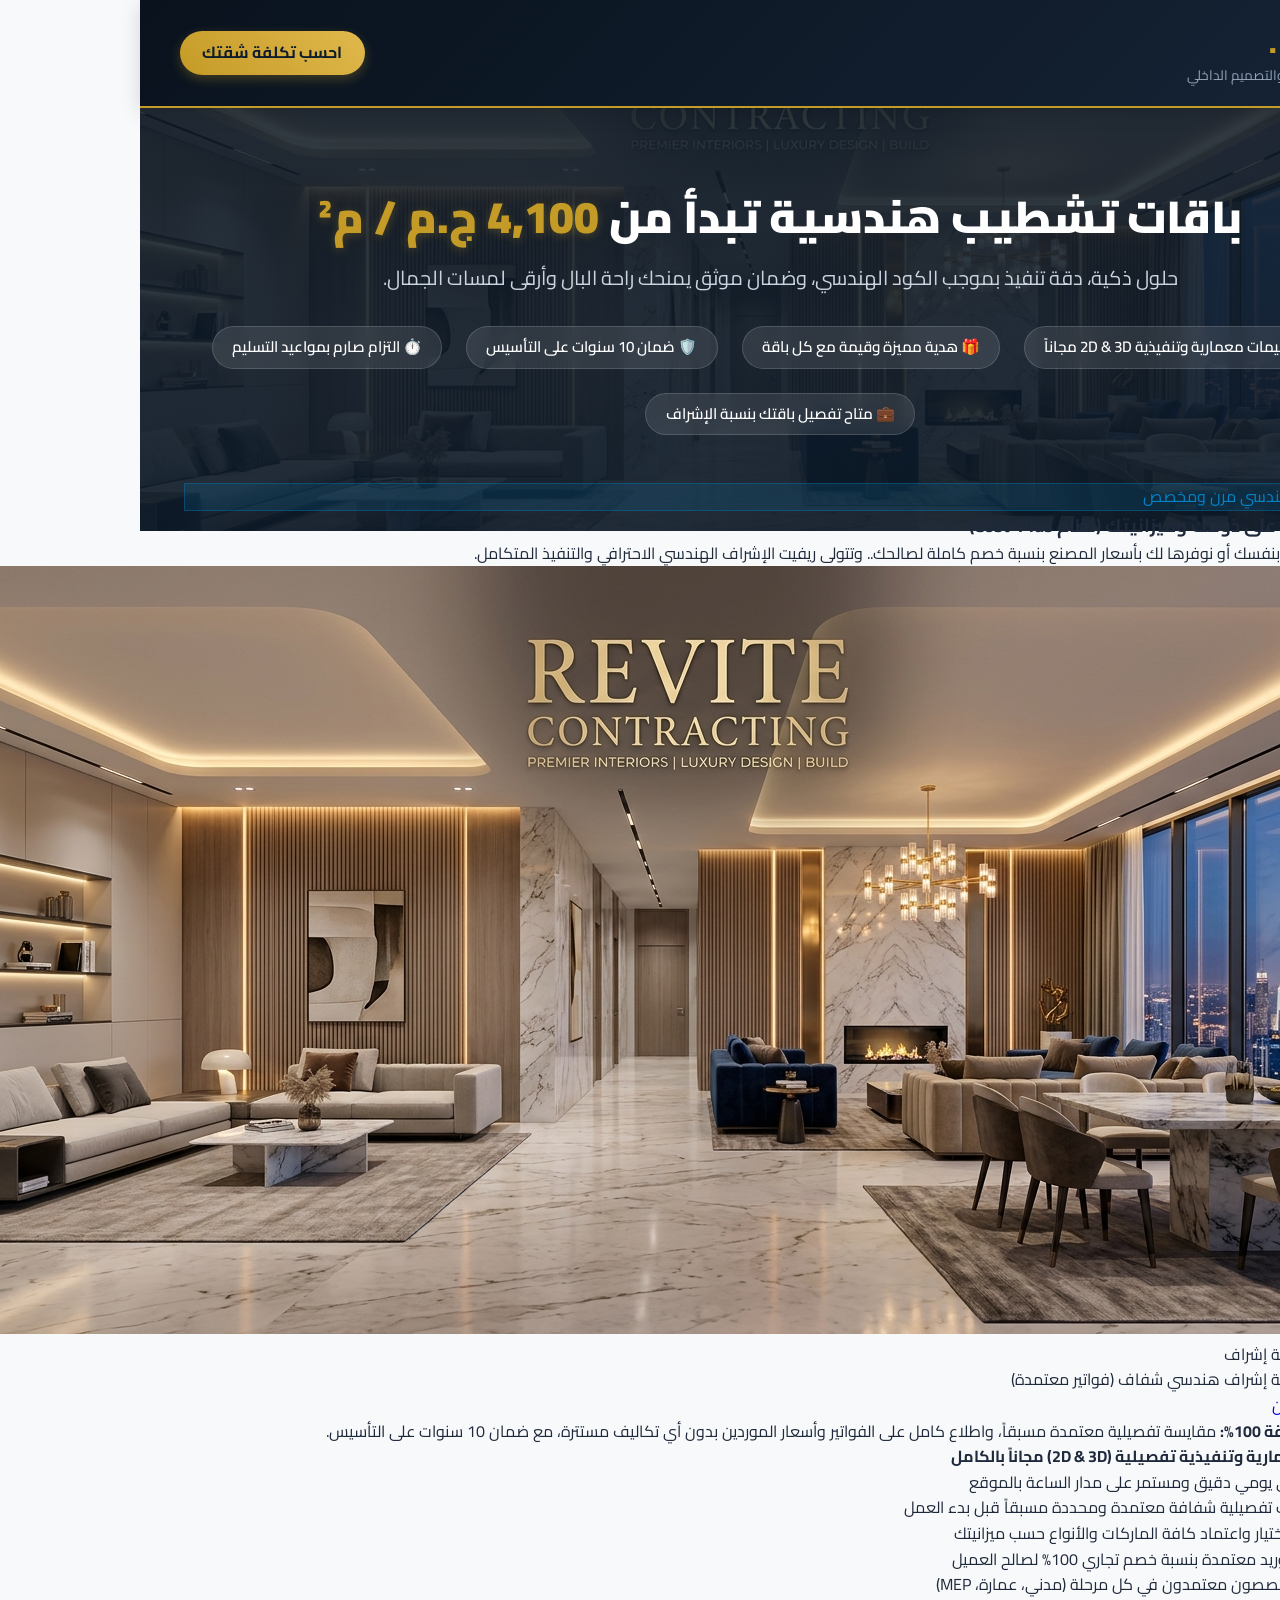
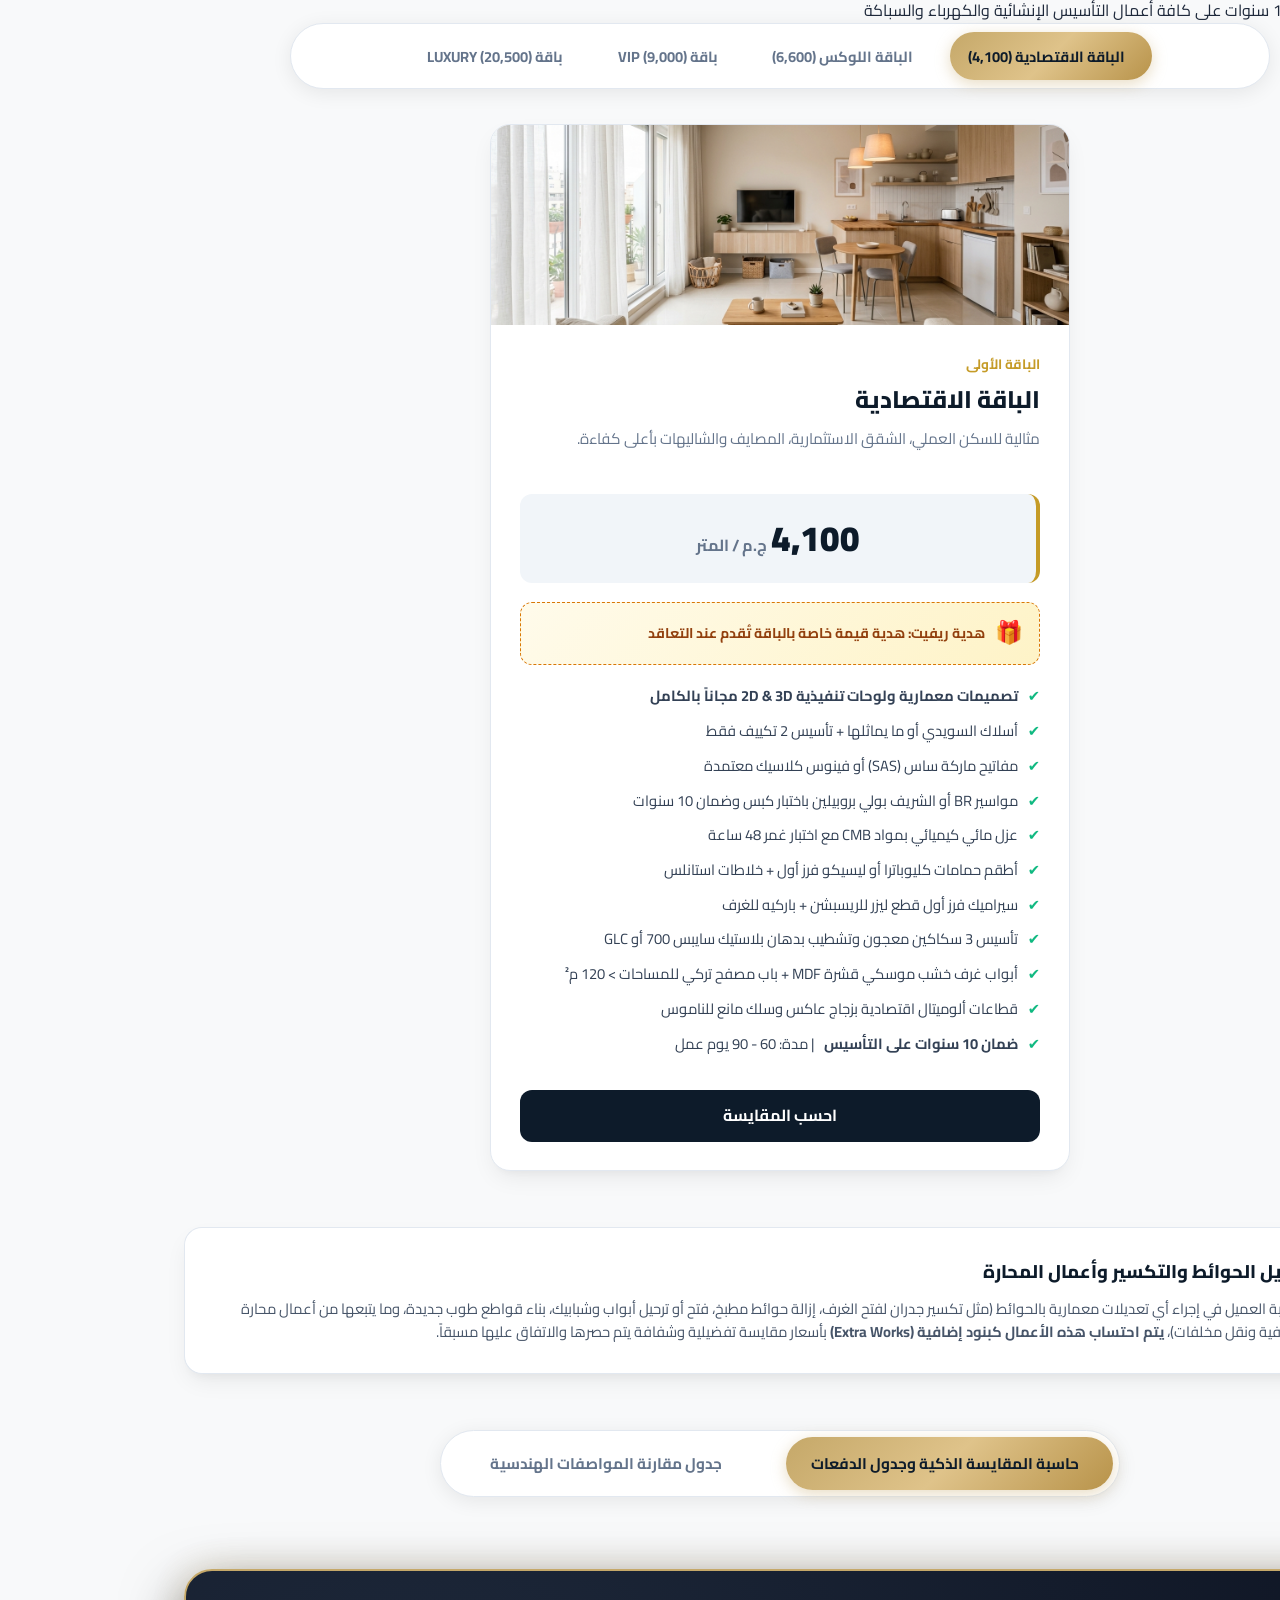
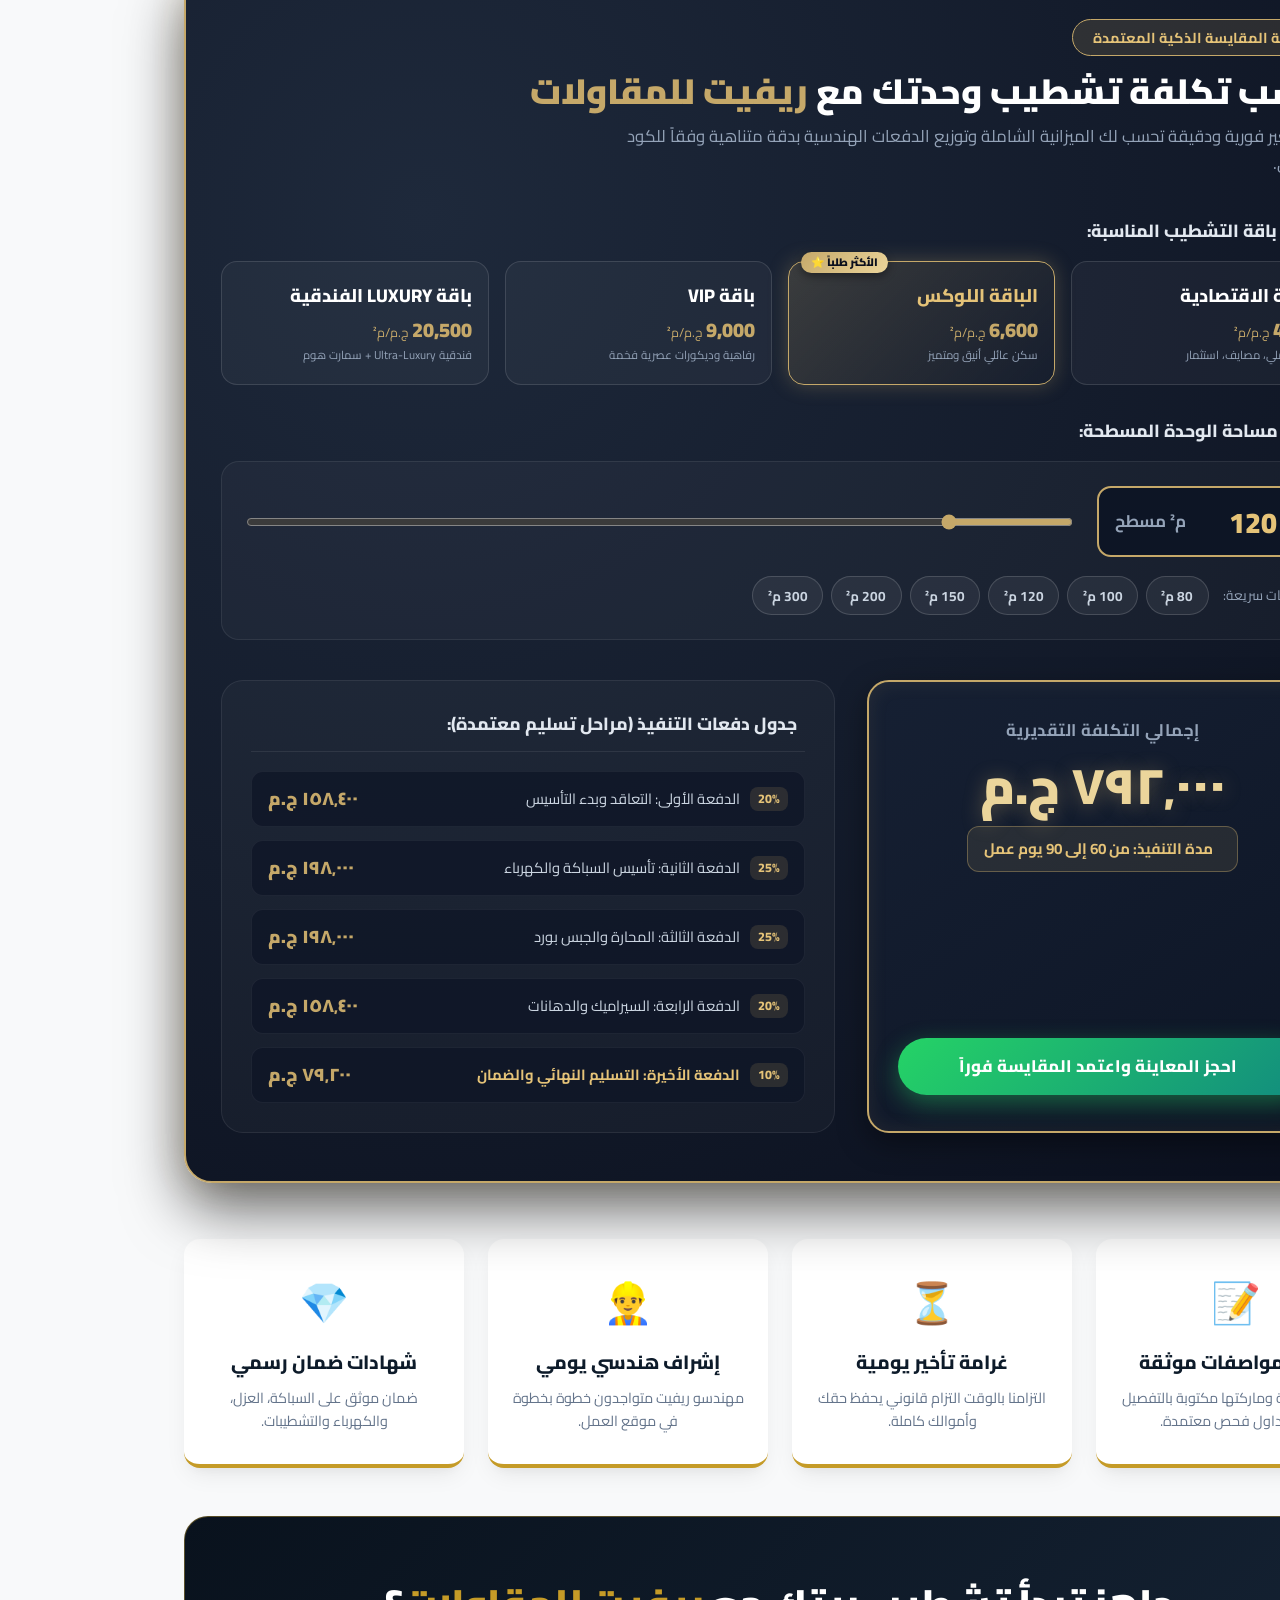
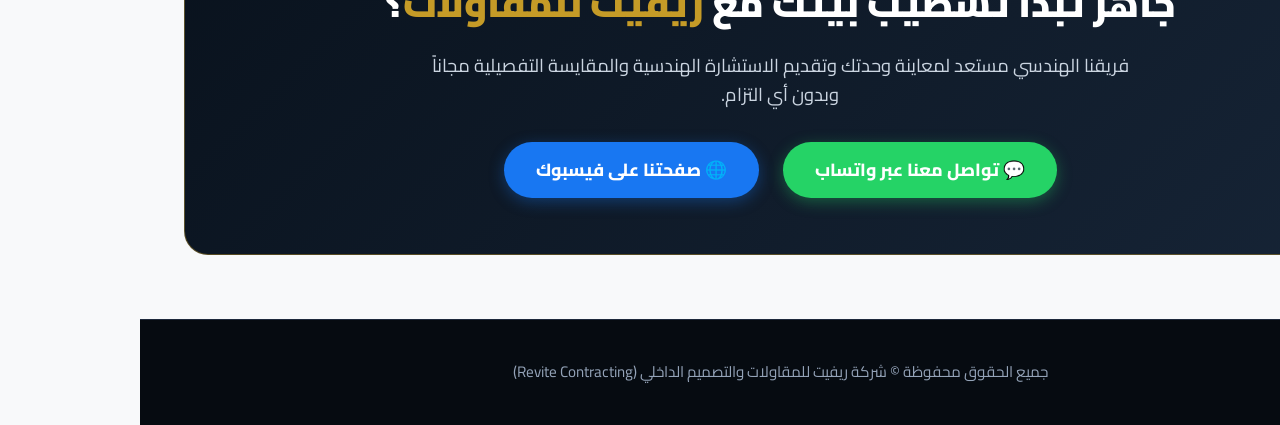
==== commit 81822e11: "chore: refine cost-plus subtitle wording to أسعار المصنع بنسبة خصم كاملة لصالحك" ====
--- a/packages.html
+++ b/packages.html
@@ -741,7 +741,7 @@
             <span>نظام إشراف هندسي مرن ومخصص</span>
           </div>
           <h3 class="cost-plus-solo-title">فصّل باقتك على ذوقك وميزانيتك (نظام Cost-Plus)</h3>
-          <p class="cost-plus-solo-subtitle">تشتري خاماتك بنفسك أو نوفرها لك بأسعار المصانع بنسبة خصم 100% لصالحك.. وتتولى ريفيت الإشراف الهندسي الاحترافي والتنفيذ المتكامل.</p>
+          <p class="cost-plus-solo-subtitle">تشتري خاماتك بنفسك أو نوفرها لك بأسعار المصنع بنسبة خصم كاملة لصالحك.. وتتولى ريفيت الإشراف الهندسي الاحترافي والتنفيذ المتكامل.</p>
         </div>
 
         <div class="cost-plus-solo-grid">
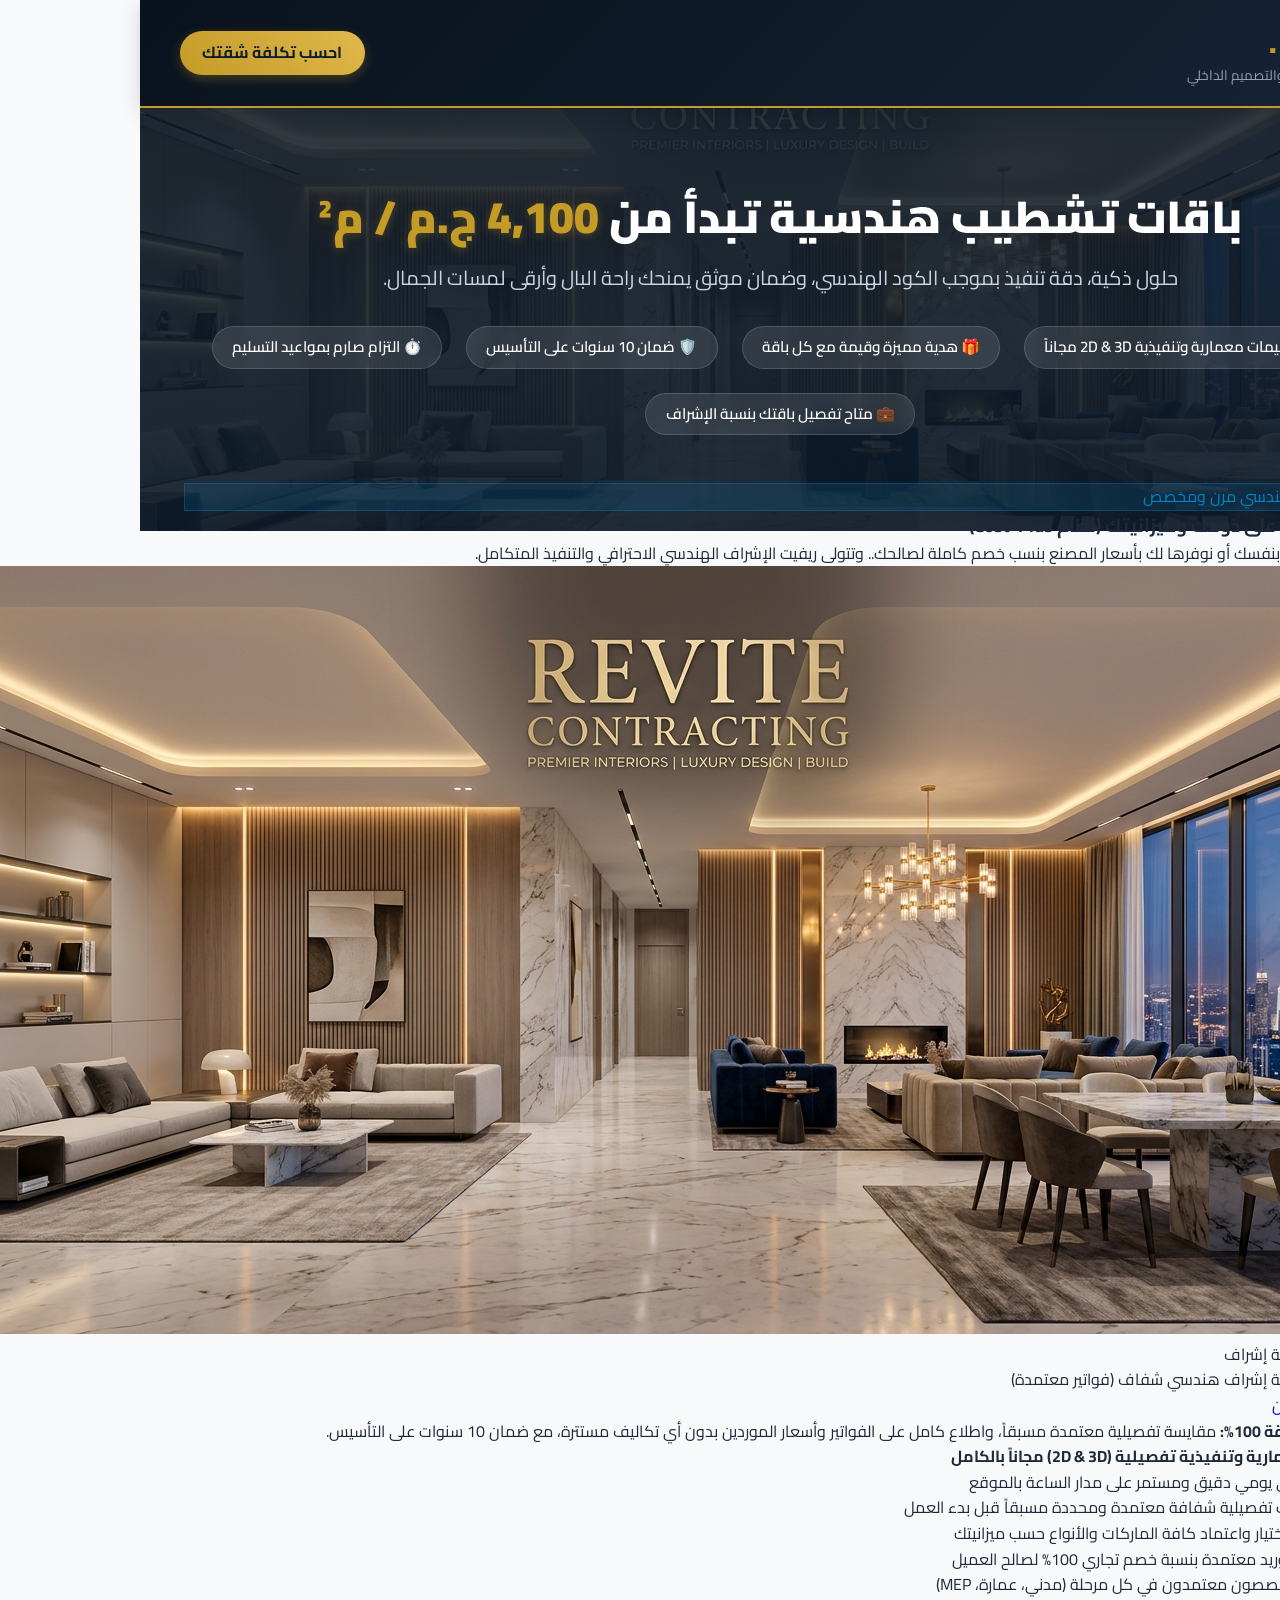
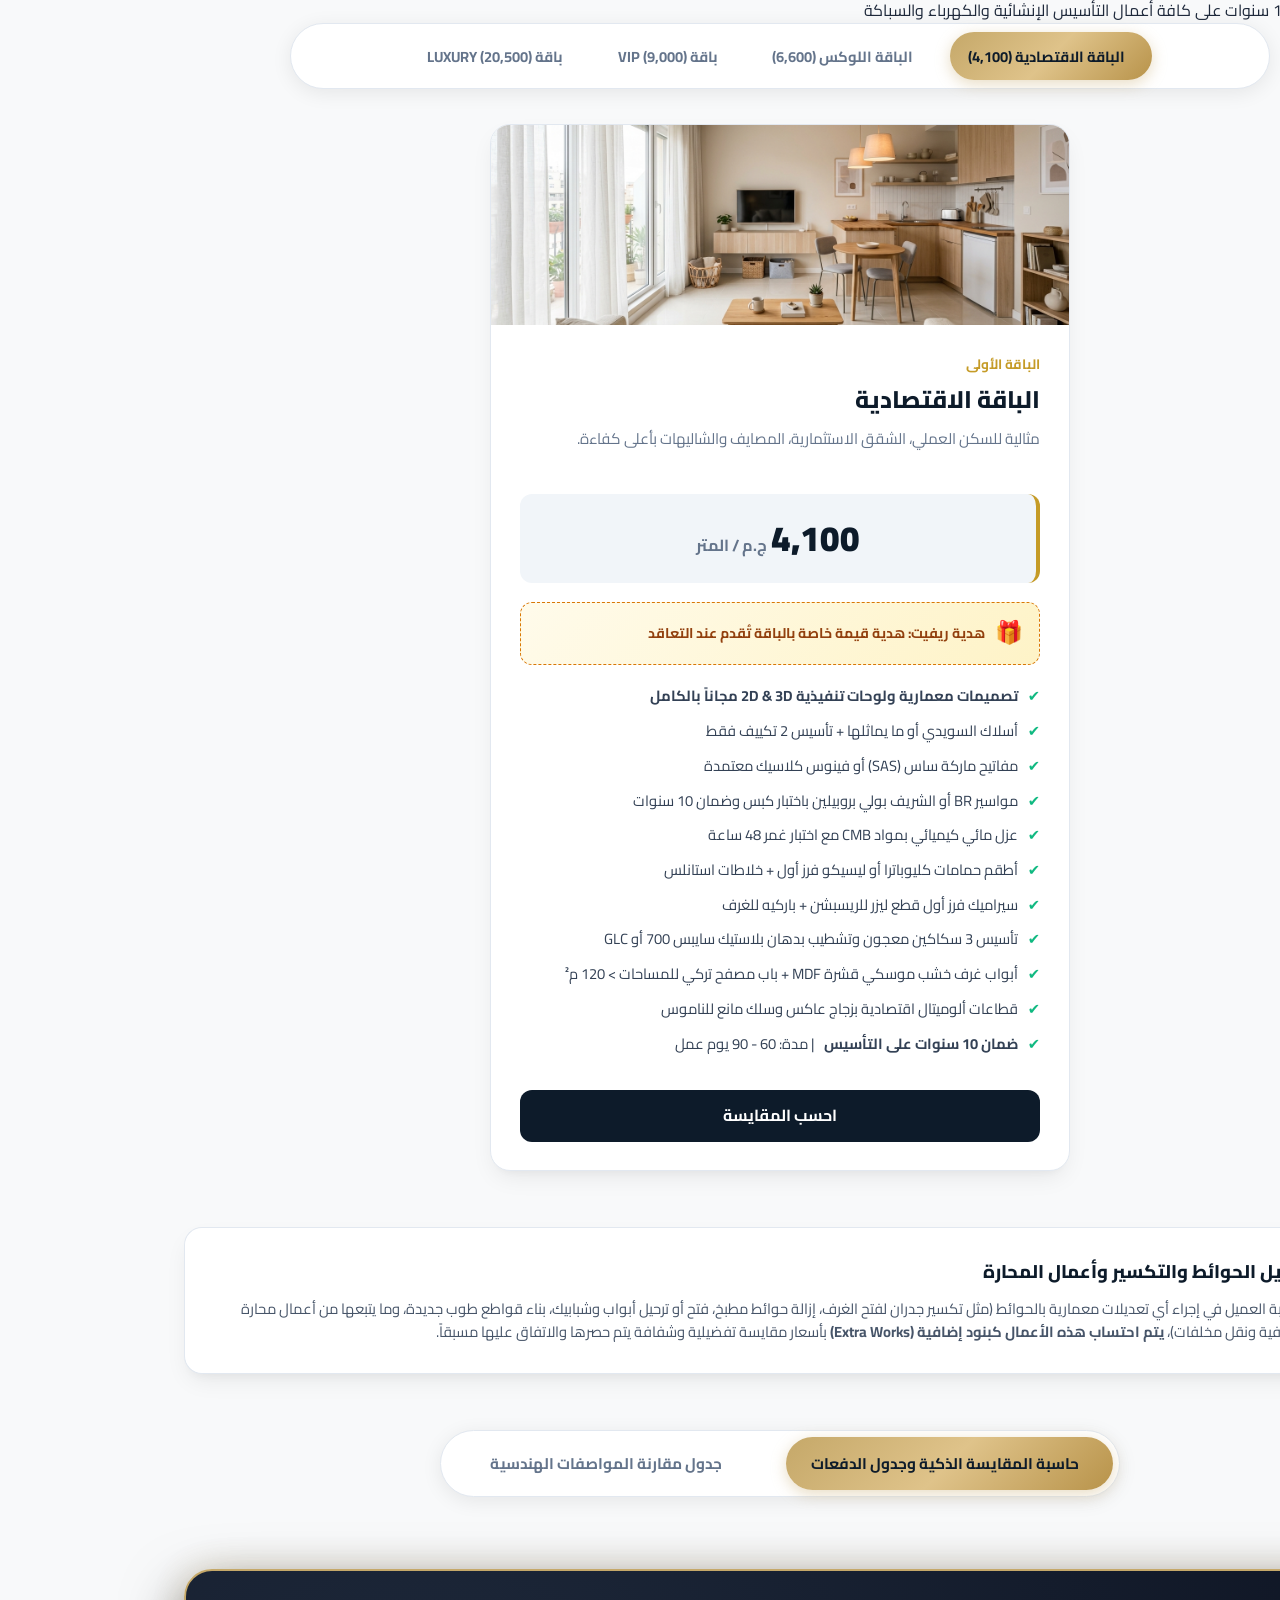
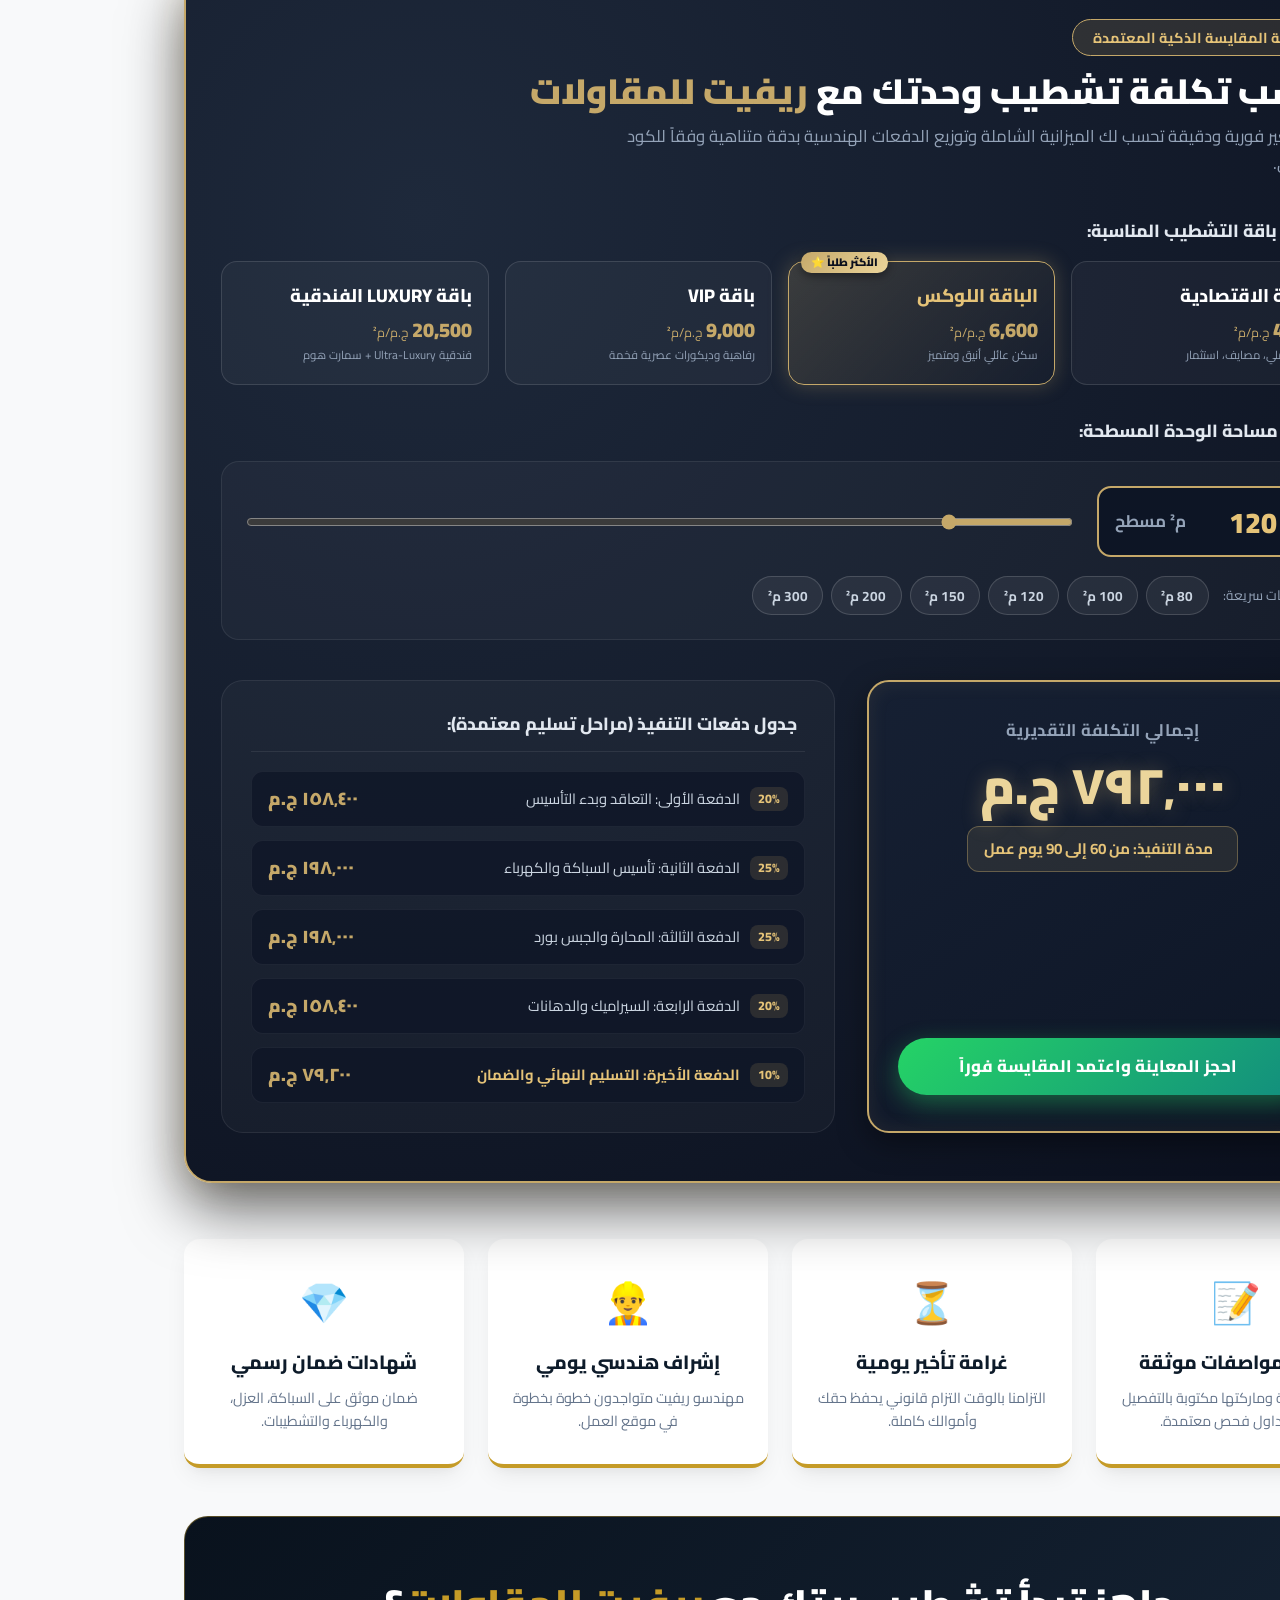
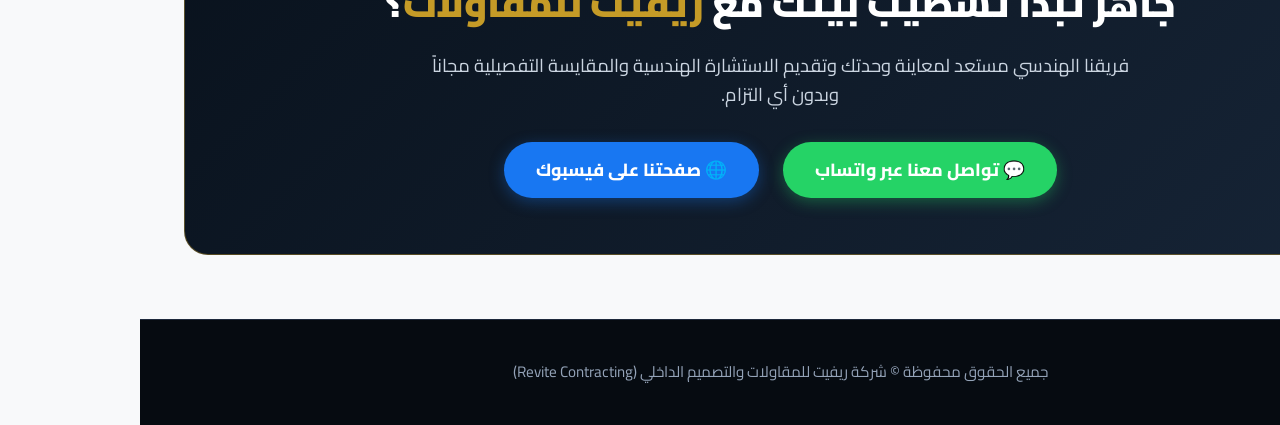
==== commit 59b58cda: "chore: update subtitle to بنسب خصم كاملة لصالحك in index.html and packages.html" ====
--- a/packages.html
+++ b/packages.html
@@ -741,7 +741,7 @@
             <span>نظام إشراف هندسي مرن ومخصص</span>
           </div>
           <h3 class="cost-plus-solo-title">فصّل باقتك على ذوقك وميزانيتك (نظام Cost-Plus)</h3>
-          <p class="cost-plus-solo-subtitle">تشتري خاماتك بنفسك أو نوفرها لك بأسعار المصنع بنسبة خصم كاملة لصالحك.. وتتولى ريفيت الإشراف الهندسي الاحترافي والتنفيذ المتكامل.</p>
+          <p class="cost-plus-solo-subtitle">تشتري خاماتك بنفسك أو نوفرها لك بأسعار المصنع بنسب خصم كاملة لصالحك.. وتتولى ريفيت الإشراف الهندسي الاحترافي والتنفيذ المتكامل.</p>
         </div>
 
         <div class="cost-plus-solo-grid">
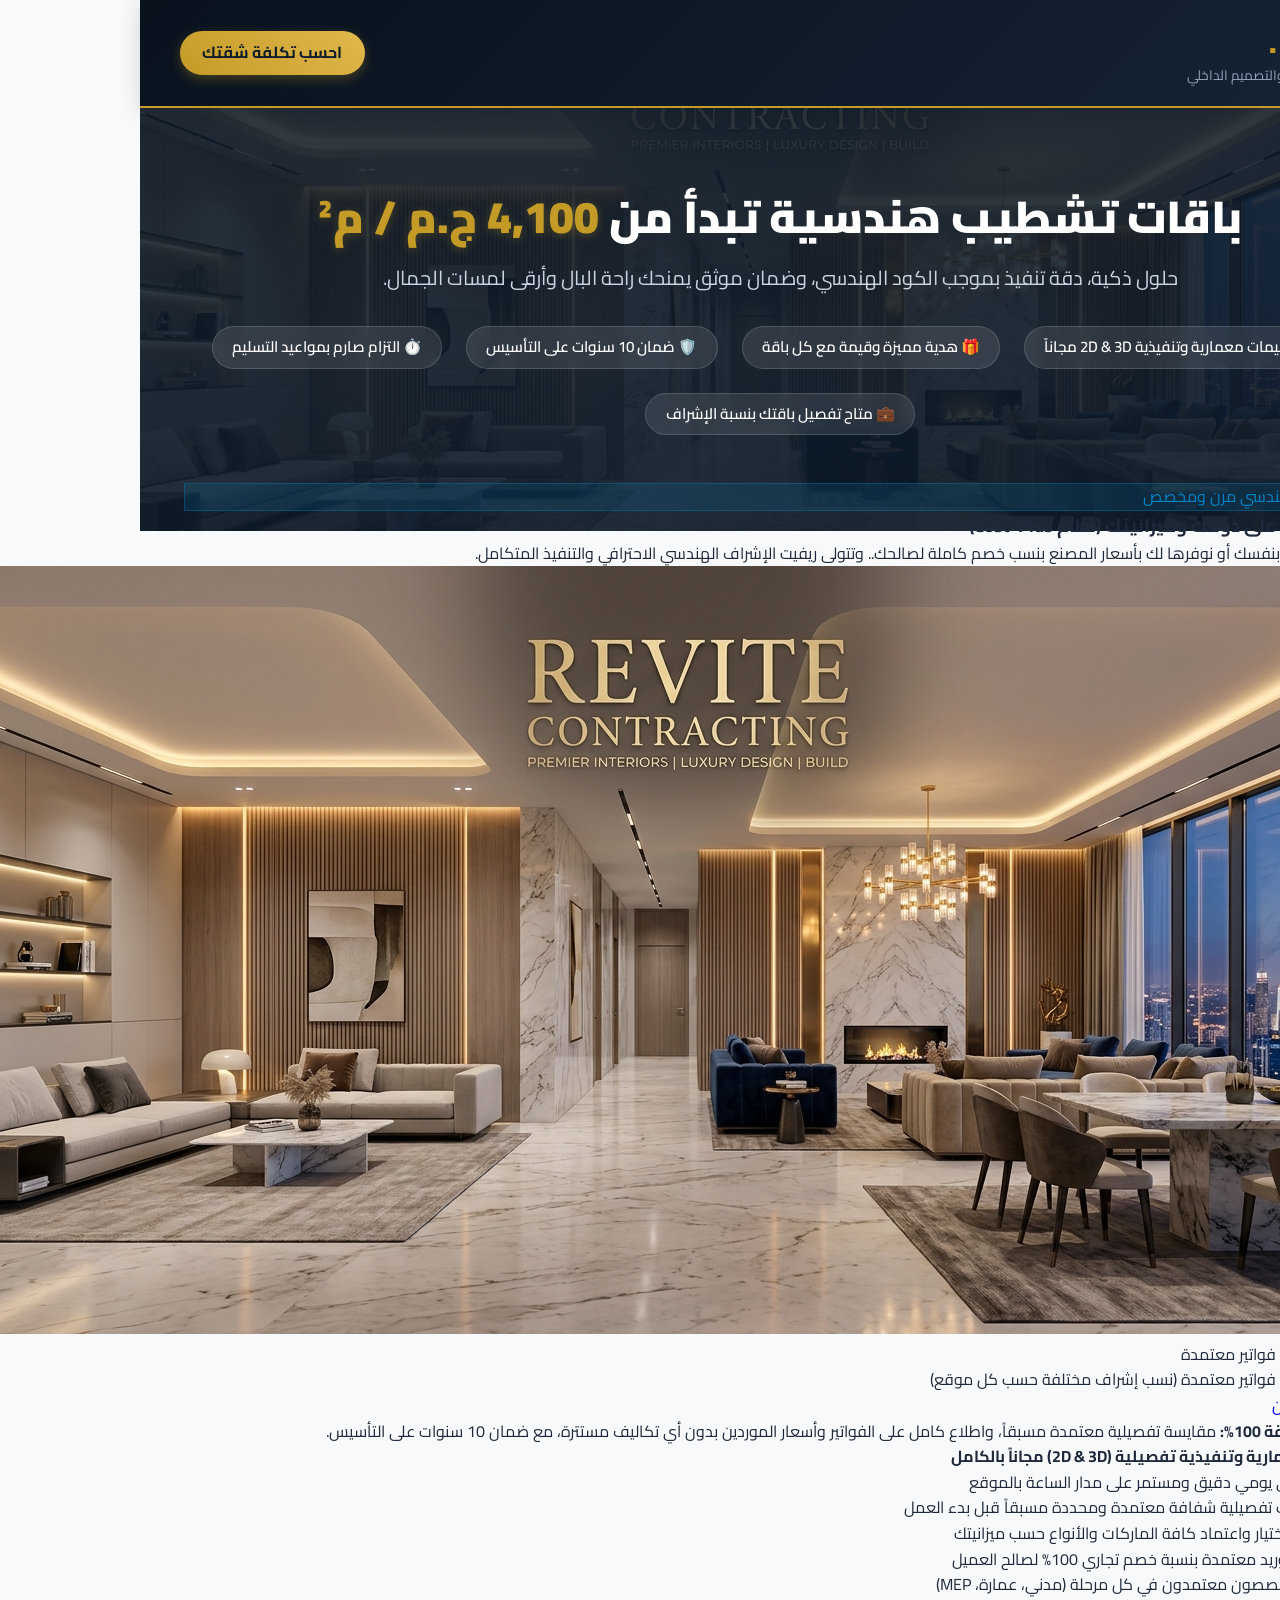
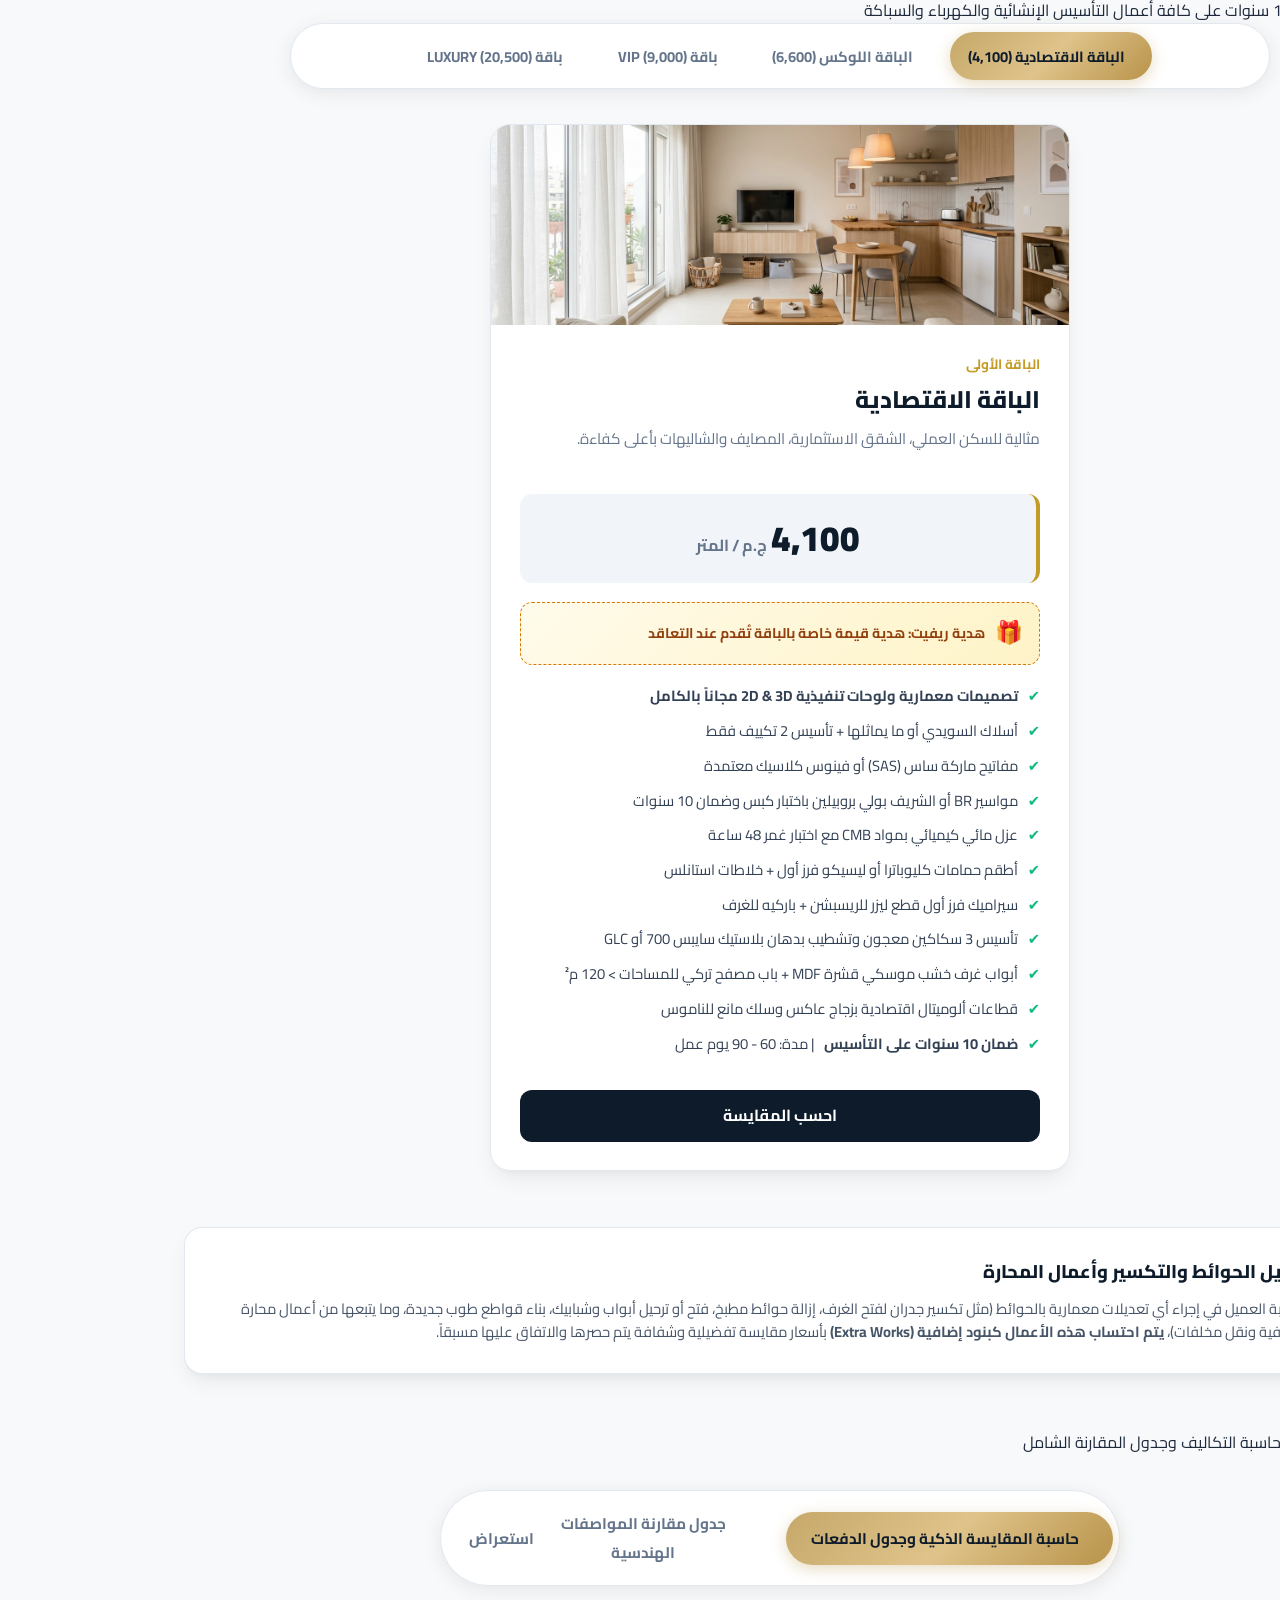
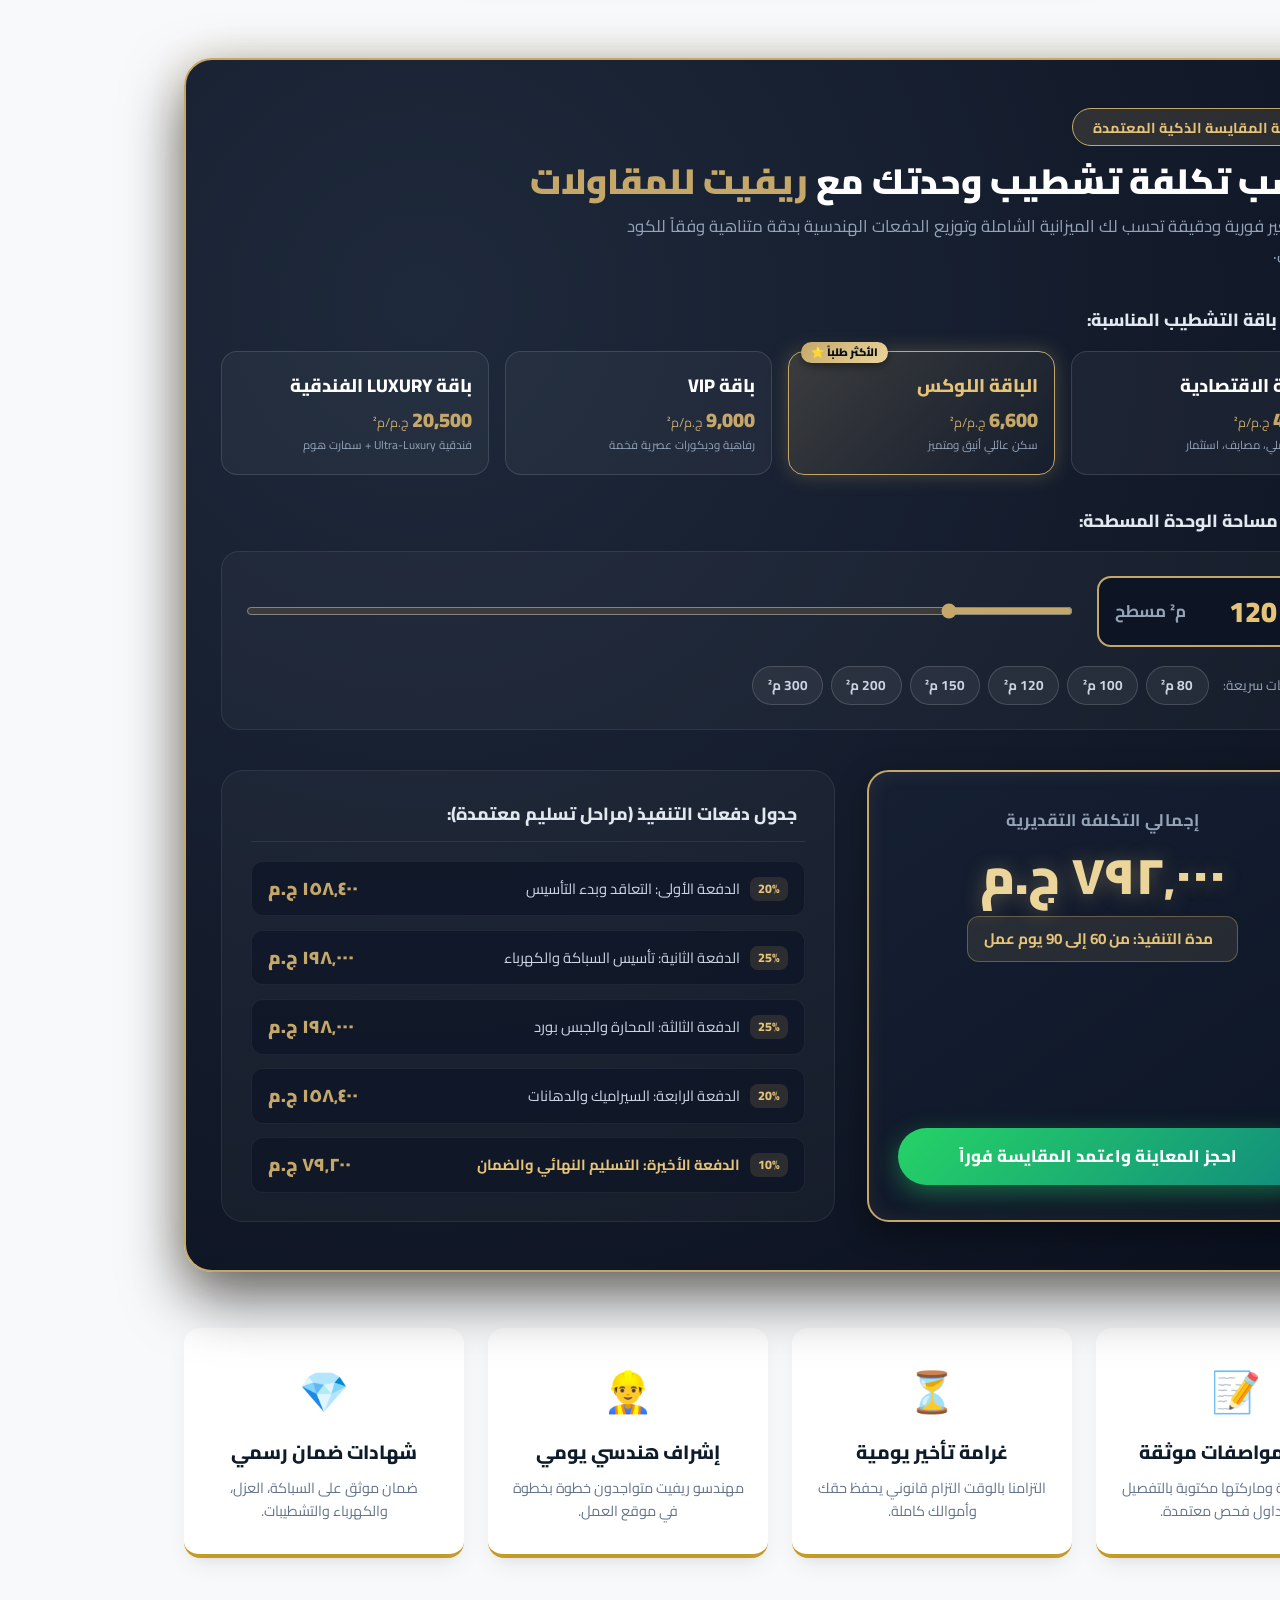
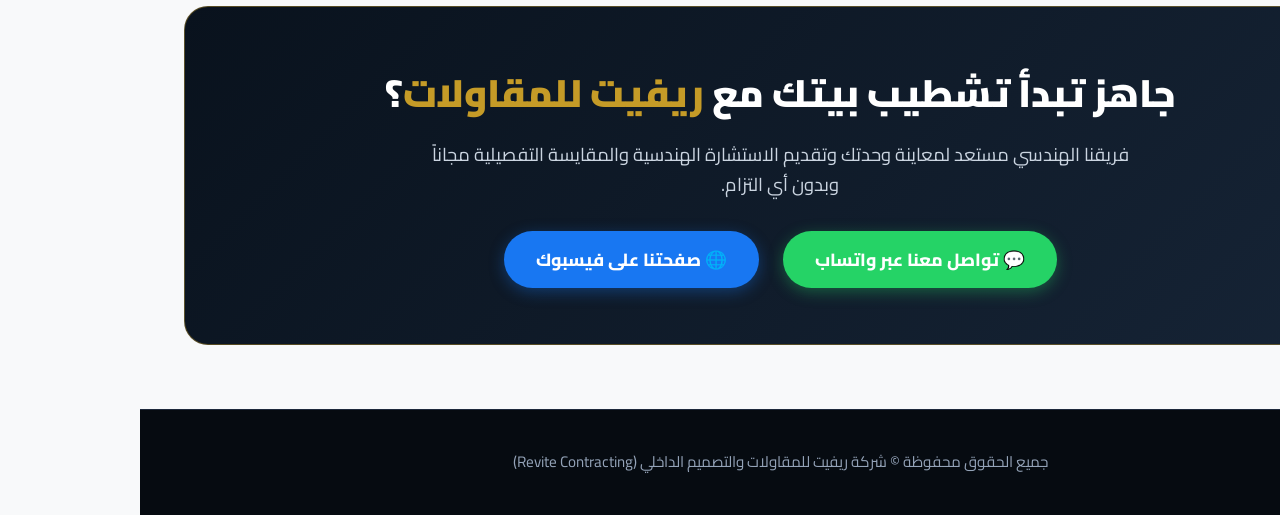
==== commit 57ffdfec: "update: Set supervision wording to 'اشراف كامل + فواتير معتمدة ( نسب اشراف مختلفة حسب كل موقع )'" ====
--- a/packages.html
+++ b/packages.html
@@ -1,4 +1,4 @@
-﻿<!DOCTYPE html>
+<!DOCTYPE html>
 <html lang="ar" dir="rtl">
 <head>
   <meta charset="UTF-8">
@@ -733,7 +733,7 @@
 
   <!-- Main Container -->
   <div class="container">
-      <!-- Solo Showcase: Custom Package (Cost-Plus 14% - 18%) -->
+      <!-- Solo Showcase: Custom Package (Cost-Plus) -->
       <div class="cost-plus-solo-showcase">
         <div class="cost-plus-solo-header">
           <div class="badge" style="background: rgba(2, 132, 199, 0.15); color: #0284c7; border: 1px solid rgba(2, 132, 199, 0.35);">
@@ -749,13 +749,13 @@
           <div class="cost-plus-solo-side">
             <div class="cost-plus-solo-img">
               <img src="images/packages/01_revite_packages_showcase_all.jpg" alt="فصّل باقتك بنظام Cost-Plus - شركة ريفيت" loading="lazy">
-              <span class="cost-plus-rate-badge">14% - 18% نسبة إشراف</span>
+              <span class="cost-plus-rate-badge"><i class="fas fa-file-invoice"></i> إشراف كامل + فواتير معتمدة</span>
             </div>
             <div class="cost-plus-rate-callout">
-              <span class="rate-callout-num">14% - 18%</span>
-              <span class="rate-callout-txt">نسبة إشراف هندسي شفاف (فواتير معتمدة)</span>
+              <span class="rate-callout-num">إشراف كامل + فواتير معتمدة</span>
+              <span class="rate-callout-txt">(نسب إشراف مختلفة حسب كل موقع)</span>
             </div>
-            <a href="https://wa.me/201044743355?text=%D9%85%D8%B1%D8%AD%D8%A8%D8%A7%D9%8B%20%D8%B4%D8%B1%D9%83%D8%A9%20%D8%B1%D9%8A%D9%81%D9%8A%D8%AA%D8%8C%20%D8%A3%D8%B1%D8%BA%D8%A8%20%D9%81%D9%8A%20%D8%A7%D9%84%D8%A7%D8%B3%D8%AA%D9%81%D8%B3%D8%A7%D8%B1%20%D8%B9%D9%86%20%D9%86%D8%B8%D8%A7%D9%85%20%D9%81%D8%B5%D9%91%D9%84%20%D8%A8%D8%A7%D9%82%D8%AA%D9%83%20%D8%A8%D9%86%D8%B3%D8%A8%D8%A9%20%D8%A7%D9%84%D8%A5%D8%B4%D8%B1%D8%A7%D9%81%20(Cost-Plus%2014-18%25)" target="_blank" rel="noopener noreferrer" class="btn btn-cost-plus-action">
+            <a href="https://wa.me/201044743355?text=%D9%85%D8%B1%D8%AD%D8%A8%D8%A7%D9%8B%20%D8%B4%D8%B1%D9%83%D8%A9%20%D8%B1%D9%8A%D9%81%D9%8A%D8%AA%D8%8C%20%D8%A3%D8%B1%D8%BA%D8%A8%20%D9%81%D9%8A%20%D8%A7%D9%84%D8%A7%D8%B3%D8%AA%D9%81%D8%B3%D8%A7%D8%B1%20%D8%B9%D9%86%20%D9%86%D8%B8%D8%A7%D9%85%20%D9%81%D8%B5%D9%91%D9%84%20%D8%A8%D8%A7%D9%82%D8%AA%D9%83%20%D8%A8%D9%86%D8%B3%D8%A8%D8%A9%20%D8%A7%D9%84%D8%A5%D8%B4%D8%B1%D8%A7%D9%81%20(Cost-Plus)" target="_blank" rel="noopener noreferrer" class="btn btn-cost-plus-action">
               <i class="fab fa-whatsapp"></i>
               <span>تواصل معنا الآن</span>
             </a>
@@ -968,15 +968,24 @@
     </div>
 
       <!-- Interactive Tools Navigation (Calculator / Specifications Comparison) -->
-      <div class="packages-tools-nav" role="tablist" aria-label="أدوات ومقارنة الباقات">
-        <button type="button" class="tool-nav-btn active" id="btnShowCalc" onclick="switchPackageTool('calc')">
-          <i class="fas fa-calculator"></i>
-          <span>حاسبة المقايسة الذكية وجدول الدفعات</span>
-        </button>
-        <button type="button" class="tool-nav-btn" id="btnShowCompare" onclick="switchPackageTool('compare')">
-          <i class="fas fa-table-list"></i>
-          <span>جدول مقارنة المواصفات الهندسية</span>
-        </button>
+      <div class="packages-tools-container">
+        <div class="tabs-interactive-hint" aria-hidden="true">
+          <span class="hint-pulse-dot"></span>
+          <i class="fas fa-hand-pointer"></i>
+          <span data-i18n="packages.tools_hint">انقر للتنقل بين حاسبة التكاليف وجدول المقارنة الشامل</span>
+        </div>
+        <div class="packages-tools-nav" role="tablist" aria-label="أدوات ومقارنة الباقات">
+          <button type="button" class="tool-nav-btn active" id="btnShowCalc" onclick="switchPackageTool('calc')" role="tab" aria-selected="true" title="عرض حاسبة المقايسة الذكية">
+            <i class="fas fa-calculator"></i>
+            <span>حاسبة المقايسة الذكية وجدول الدفعات</span>
+            <span class="tab-badge-pulse" id="badgeCalc" style="display: none;" data-i18n="about.tab_view">استعراض</span>
+          </button>
+          <button type="button" class="tool-nav-btn" id="btnShowCompare" onclick="switchPackageTool('compare')" role="tab" aria-selected="false" title="عرض جدول مقارنة المواصفات">
+            <i class="fas fa-table-list"></i>
+            <span>جدول مقارنة المواصفات الهندسية</span>
+            <span class="tab-badge-pulse" id="badgeCompare" data-i18n="about.tab_view">استعراض</span>
+          </button>
+        </div>
       </div>
 
       <div id="finishingCalc" class="revite-executive-calc-container package-tool-pane active">
